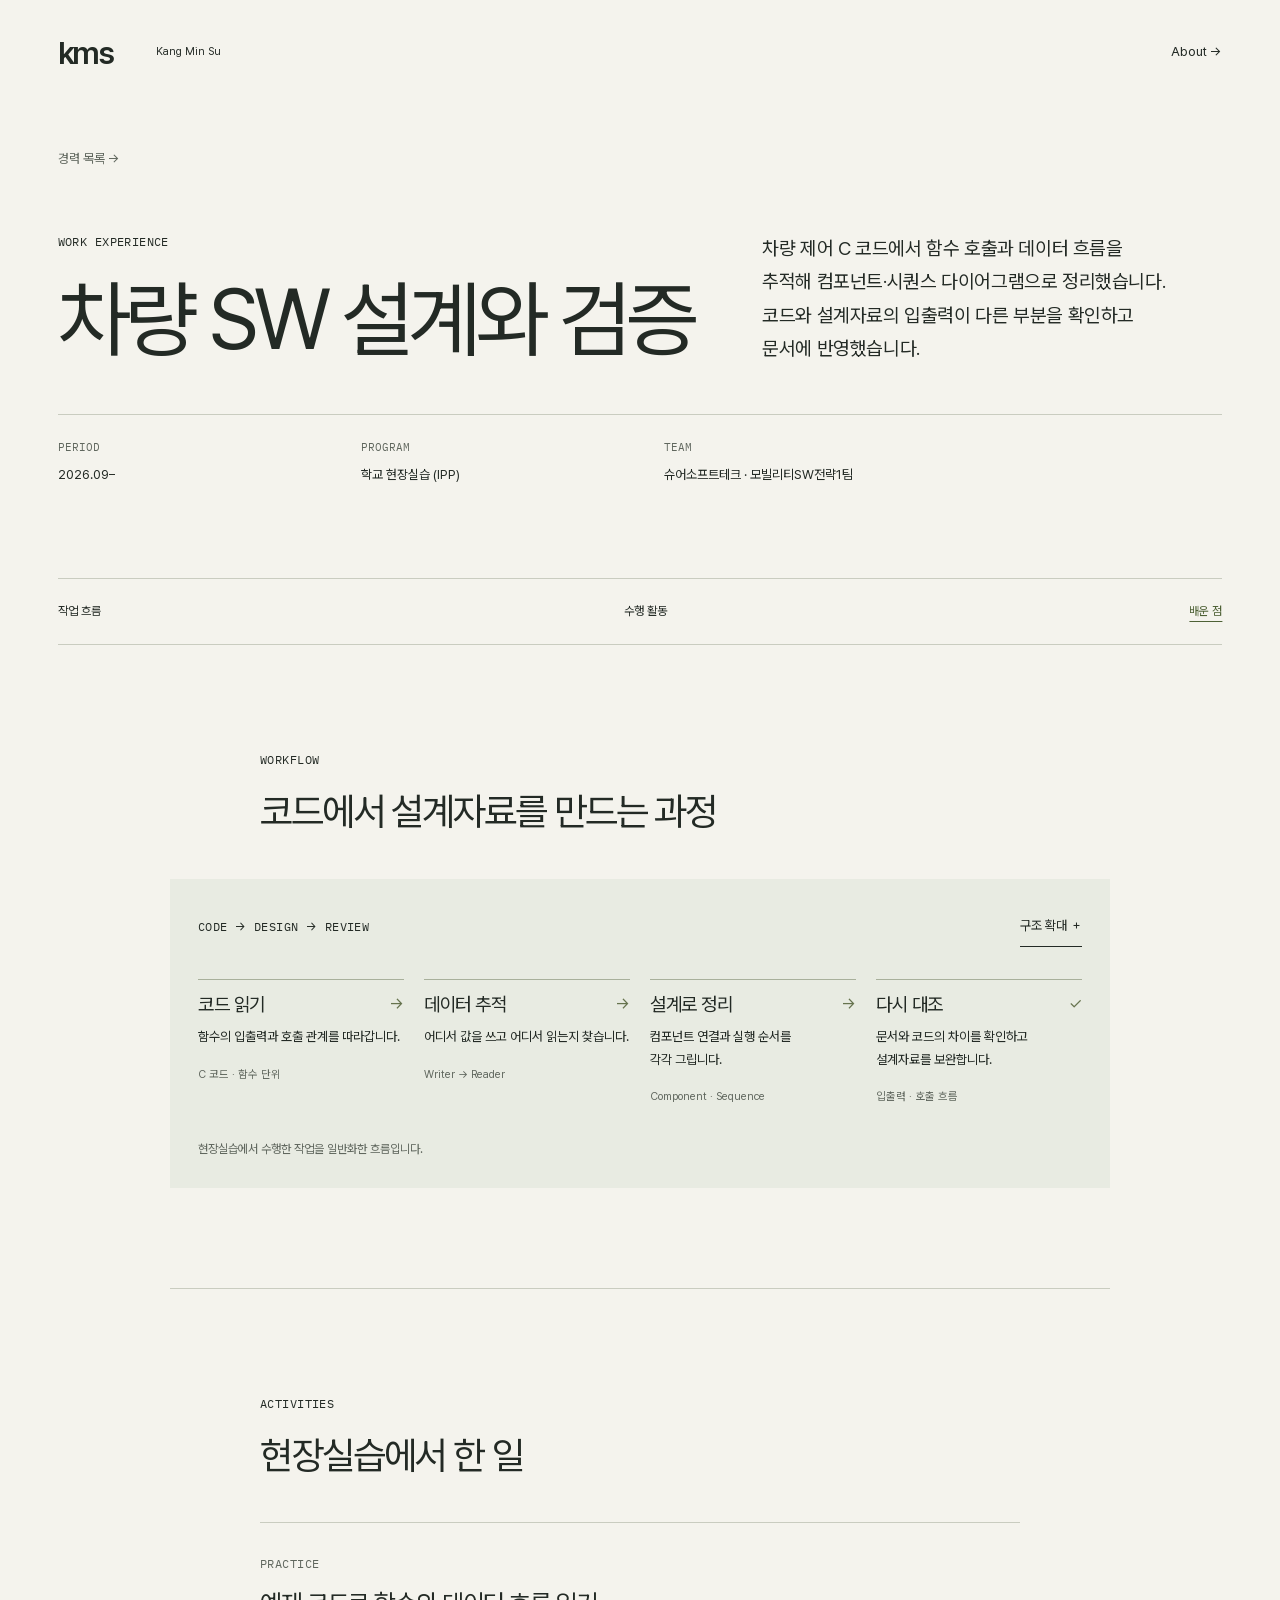
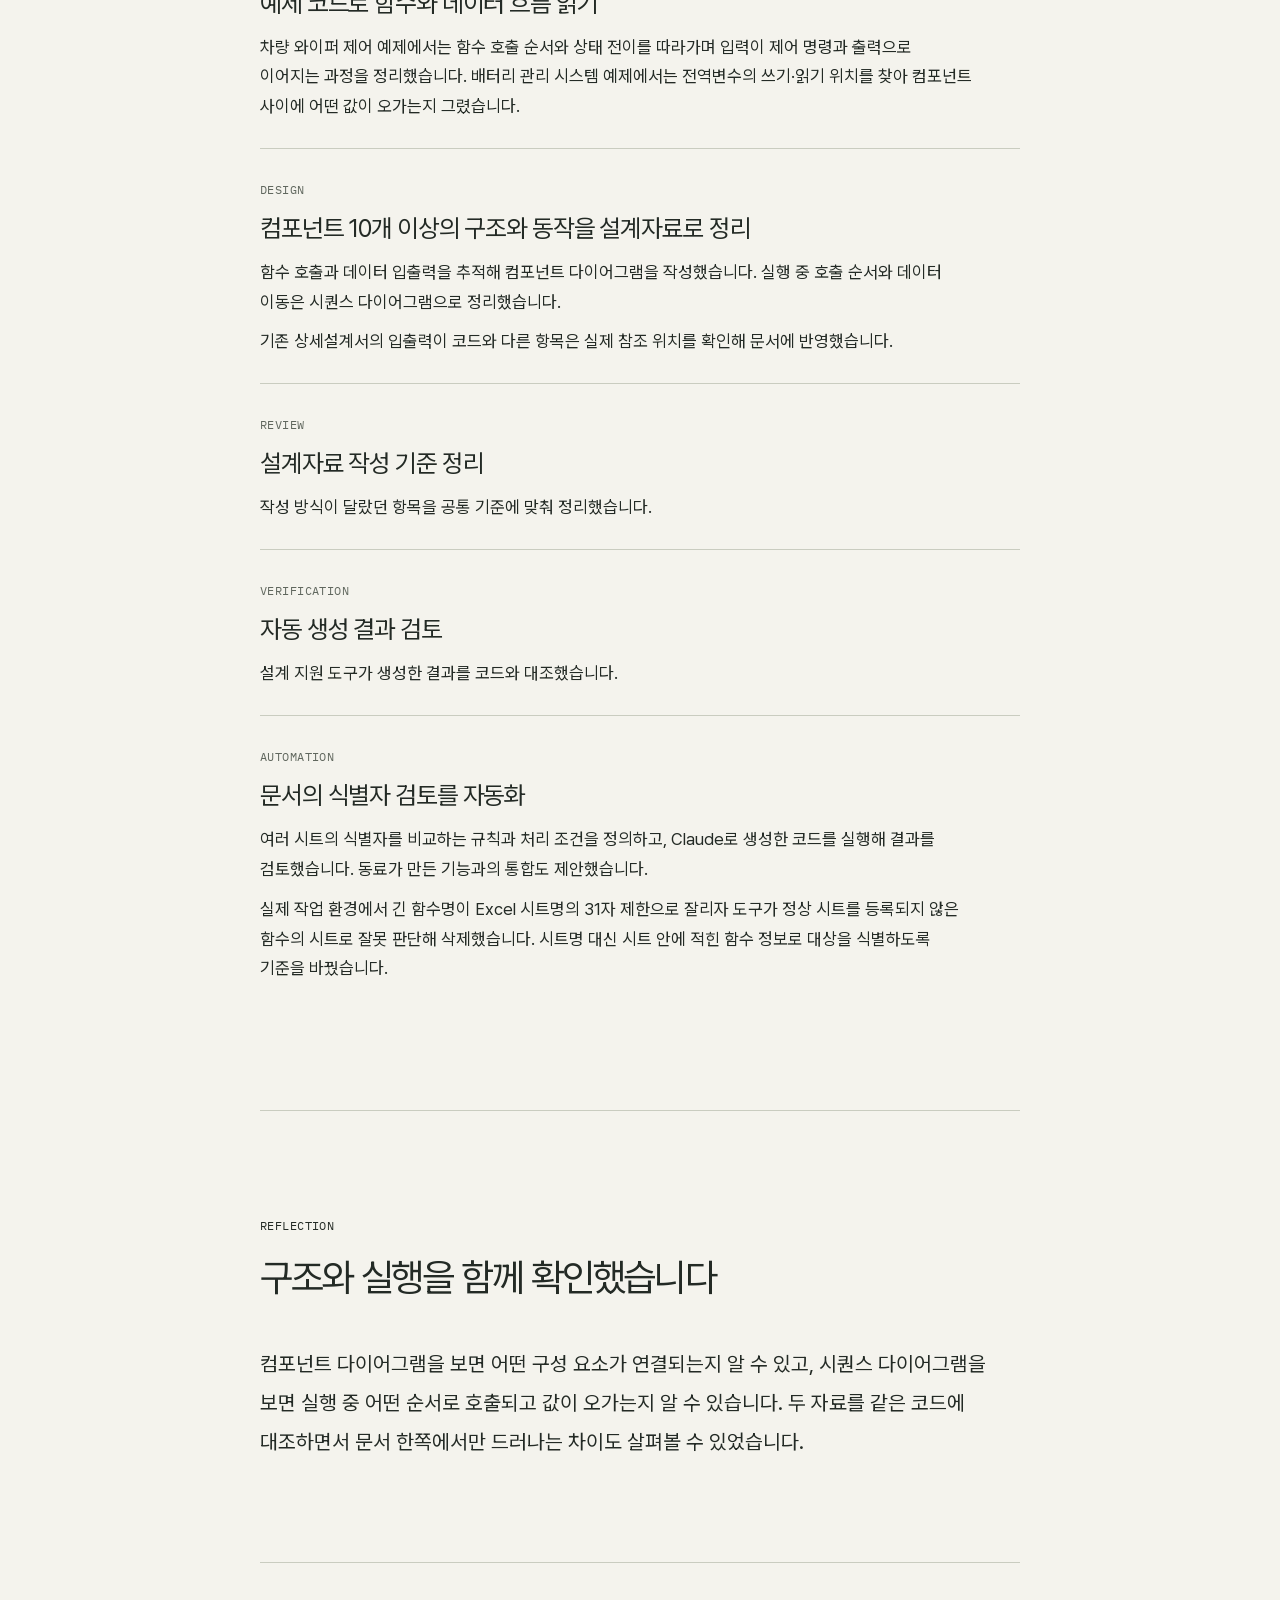
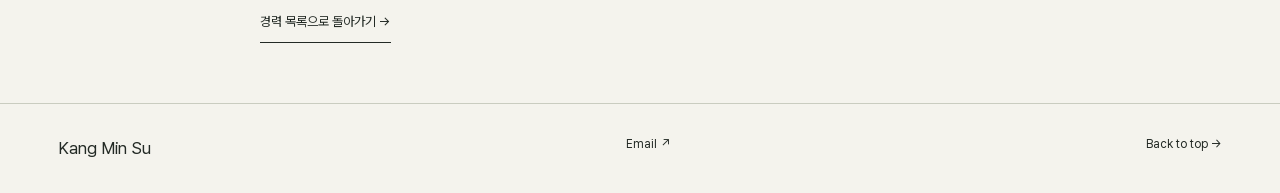
==== experience/suresofttech/index.html @ 3e52e597 "Apply shared reading layout to all case studies" ====
<!doctype html><html lang="ko"><head><meta charset="utf-8"><meta name="viewport" content="width=device-width,initial-scale=1"><title>슈어소프트테크 · 모빌리티SW전략1팀 현장실습 — Kang Min Su</title><meta name="description" content="차량 제어 C 코드에서 함수 호출과 데이터 흐름을 추적해 컴포넌트·시퀀스 다이어그램으로 정리했습니다. 코드와 설계자료의 입출력이 다른 부분을 확인하고 문서에 반영했습니다."><meta name="theme-color" content="#f4f3ed"><meta property="og:title" content="슈어소프트테크 · 모빌리티SW전략1팀 현장실습 — Kang Min Su"><meta property="og:description" content="차량 제어 C 코드에서 함수 호출과 데이터 흐름을 추적해 컴포넌트·시퀀스 다이어그램으로 정리했습니다. 코드와 설계자료의 입출력이 다른 부분을 확인하고 문서에 반영했습니다."><meta property="og:type" content="article"><meta property="og:locale" content="ko_KR"><link rel="canonical" href="https://uxnim.github.io/portfolio/experience/suresofttech/"><meta property="og:url" content="https://uxnim.github.io/portfolio/experience/suresofttech/"><link rel="icon" href="data:image/svg+xml,%3Csvg xmlns='http://www.w3.org/2000/svg' viewBox='0 0 100 100'%3E%3Ctext x='10' y='75' font-size='70'%3Ek.%3C/text%3E%3C/svg%3E"><link rel="stylesheet" href="../../site.css?v=ae3b54a4b9d7"><script type="module" src="../../client.js"></script></head><body><a class="skip-link" href="#main">본문으로 건너뛰기</a><header class="site-header wrap"><a class="wordmark" href="../../" aria-label="강민수 홈">kms</a><span class="header-note">Kang Min Su</span><nav aria-label="주요 메뉴"><a href="../../#about">About →</a></nav></header><main id="main" tabindex="-1" class="wrap case-main internship-page">
      <section class="case-hero">
        <a class="text-link back-link" href="../../#experience">경력 목록 →</a>
        <div class="case-headline">
          <div><span class="meta">WORK EXPERIENCE</span><h1>차량 SW 설계와 검증</h1></div>
          <p>차량 제어 C 코드에서 함수 호출과 데이터 흐름을 추적해 컴포넌트·시퀀스 다이어그램으로 정리했습니다. 코드와 설계자료의 입출력이 다른 부분을 확인하고 문서에 반영했습니다.</p>
        </div>
        <dl class="project-facts">
          <div><dt>PERIOD</dt><dd>2026.09–</dd></div>
          <div><dt>PROGRAM</dt><dd>학교 현장실습 (IPP)</dd></div>
          <div><dt>TEAM</dt><dd>슈어소프트테크 · 모빌리티SW전략1팀</dd></div>
        </dl>
      </section>
      <nav class="case-index" aria-label="현장실습 목차">
        <a href="#workflow">작업 흐름</a>
        <a href="#activities">수행 활동</a>
        <a href="#takeaway">배운 점</a>
      </nav>
      <section id="workflow" class="case-section"><div class="section-rail"><span class="meta">WORKFLOW</span></div><div class="section-body"><h2>코드에서 설계자료를 만드는 과정</h2><div class="architecture">
    <div class="diagram-heading"><span class="meta">CODE → DESIGN → REVIEW</span><button class="text-link" data-diagram>구조 확대 ＋</button></div>
    <ol class="pipeline"><li>
    <h3>코드 읽기</h3><p>함수의 입출력과 호출 관계를 따라갑니다.</p><small>C 코드 · 함수 단위</small>
  </li><li>
    <h3>데이터 추적</h3><p>어디서 값을 쓰고 어디서 읽는지 찾습니다.</p><small>Writer → Reader</small>
  </li><li>
    <h3>설계로 정리</h3><p>컴포넌트 연결과 실행 순서를 각각 그립니다.</p><small>Component · Sequence</small>
  </li><li>
    <h3>다시 대조</h3><p>문서와 코드의 차이를 확인하고 설계자료를 보완합니다.</p><small>입출력 · 호출 흐름</small>
  </li></ol>
    
    <p class="caption">현장실습에서 수행한 작업을 일반화한 흐름입니다.</p>
  </div></div></section>
      <section id="activities" class="case-section"><div class="section-rail"><span class="meta">ACTIVITIES</span></div><div class="section-body"><h2>현장실습에서 한 일</h2>
        <div class="internship-activities">
          <article>
            <span class="meta">PRACTICE</span>
            <div>
              <h3>예제 코드로 함수와 데이터 흐름 읽기</h3>
              <p>차량 와이퍼 제어 예제에서는 함수 호출 순서와 상태 전이를 따라가며 입력이 제어 명령과 출력으로 이어지는 과정을 정리했습니다. 배터리 관리 시스템 예제에서는 전역변수의 쓰기·읽기 위치를 찾아 컴포넌트 사이에 어떤 값이 오가는지 그렸습니다.</p>
            </div>
          </article>
          <article>
            <span class="meta">DESIGN</span>
            <div>
              <h3>컴포넌트 10개 이상의 구조와 동작을 설계자료로 정리</h3>
              <p>함수 호출과 데이터 입출력을 추적해 컴포넌트 다이어그램을 작성했습니다. 실행 중 호출 순서와 데이터 이동은 시퀀스 다이어그램으로 정리했습니다.</p>
              <p>기존 상세설계서의 입출력이 코드와 다른 항목은 실제 참조 위치를 확인해 문서에 반영했습니다.</p>
            </div>
          </article>
          <article>
            <span class="meta">REVIEW</span>
            <div>
              <h3>설계자료 작성 기준 정리</h3>
              <p>작성 방식이 달랐던 항목을 공통 기준에 맞춰 정리했습니다.</p>
            </div>
          </article>
          <article>
            <span class="meta">VERIFICATION</span>
            <div>
              <h3>자동 생성 결과 검토</h3>
              <p>설계 지원 도구가 생성한 결과를 코드와 대조했습니다.</p>
            </div>
          </article>
          <article>
            <span class="meta">AUTOMATION</span>
            <div>
              <h3>문서의 식별자 검토를 자동화</h3>
              <p>여러 시트의 식별자를 비교하는 규칙과 처리 조건을 정의하고, Claude로 생성한 코드를 실행해 결과를 검토했습니다. 동료가 만든 기능과의 통합도 제안했습니다.</p>
              <p>실제 작업 환경에서 긴 함수명이 Excel 시트명의 31자 제한으로 잘리자 도구가 정상 시트를 등록되지 않은 함수의 시트로 잘못 판단해 삭제했습니다. 시트명 대신 시트 안에 적힌 함수 정보로 대상을 식별하도록 기준을 바꿨습니다.</p>
            </div>
          </article>
        </div></div></section>
      <section id="takeaway" class="case-section"><div class="section-rail"><span class="meta">REFLECTION</span></div><div class="section-body"><h2>구조와 실행을 함께 확인했습니다</h2>
        <p class="large-copy">컴포넌트 다이어그램을 보면 어떤 구성 요소가 연결되는지 알 수 있고, 시퀀스 다이어그램을 보면 실행 중 어떤 순서로 호출되고 값이 오가는지 알 수 있습니다. 두 자료를 같은 코드에 대조하면서 문서 한쪽에서만 드러나는 차이도 살펴볼 수 있었습니다.</p></div></section>
      <div class="experience-return"><a class="text-link" href="../../#experience">경력 목록으로 돌아가기 →</a></div>
    </main><footer class="wrap"><a href="../../">Kang Min Su</a><a href="mailto:minsukang231@gmail.com">Email ↗</a><a href="#main">Back to top →</a></footer><dialog id="viewer" aria-labelledby="viewer-title"><div class="viewer-toolbar"><h2 id="viewer-title">프로젝트 자료</h2><button data-close aria-label="확대 보기 닫기">닫기 ×</button></div><div id="viewer-content" tabindex="0" aria-label="확대 자료. 이미지가 화면보다 크면 방향키 또는 스크롤로 이동하세요."></div></dialog></body></html>
---- site.css ----
@charset "UTF-8";
@font-face {
  font-family: Pretendard;
  src: url('./fonts/pretendard-variable.woff2') format('woff2');
  font-weight: 45 920;
  font-display: swap;
}

@font-face {
  font-family: 'IBM Plex Mono';
  src: url('./fonts/ibm-plex-mono.woff2') format('woff2');
  font-display: swap;
}

@font-face {
  font-family: 'IBM Plex Serif';
  src: url('./fonts/ibm-plex-serif-regular.woff2') format('woff2');
  font-display: swap;
}

@font-face {
  font-family: 'IBM Plex Serif';
  src: url('./fonts/ibm-plex-serif.woff2') format('woff2');
  font-style: italic;
  font-display: swap;
}
:root{--paper:#f4f3ed;--ink:#232a25;--muted:#60675e;--line:#c9ccc0;--accent:#66734e;--serif:'IBM Plex Serif','Pretendard',Georgia,serif;--sans:'Pretendard',Arial,sans-serif;--mono:'IBM Plex Mono','Pretendard',monospace;--gutter:clamp(22px,4.5vw,86px)}
*{box-sizing:border-box}html{scroll-behavior:smooth;scroll-padding-top:88px}body{margin:0;background:var(--paper);color:var(--ink);font:16px/1.75 var(--sans);-webkit-font-smoothing:antialiased}a{color:inherit;text-decoration:none}button,summary{font:inherit;color:inherit;cursor:pointer}button{border:0;background:none}a,button,summary{-webkit-tap-highlight-color:transparent}a:focus-visible,button:focus-visible,summary:focus-visible,pre:focus-visible{outline:2px solid var(--accent);outline-offset:5px}::selection{background:#d3d9bd}p,h1,h2,h3,h4,figure,dl{margin:0}p{word-break:keep-all;overflow-wrap:break-word}img{display:block;max-width:100%;height:auto}h1,h2,h3{font-weight:400;line-height:1.2;letter-spacing:-.045em}em{font-family:var(--serif);font-weight:400}sup{font:11px var(--mono)}.wrap{width:100%;max-width:1920px;padding-inline:var(--gutter);margin-inline:auto}.meta{font:12px/1.6 var(--mono);letter-spacing:.035em}.caption,figcaption{font-size:12px;line-height:1.75;color:var(--muted)}.text-link{display:inline-flex;align-items:center;gap:30px;font-size:13px;border-bottom:1px solid currentColor;padding:7px 0;min-height:40px}.text-link span{transition:transform .25s}.text-link:hover span{transform:translateY(3px)}.skip-link{position:fixed;top:-100px;left:20px;z-index:100;background:var(--ink);color:var(--paper);padding:10px 20px}.skip-link:focus{top:10px}.site-header{display:flex;align-items:center;gap:44px;min-height:104px}.wordmark{font-size:31px;font-weight:600;letter-spacing:-.08em;line-height:1}.header-note{font-size:11px;line-height:1.6}.site-header nav{display:flex;gap:36px;margin-left:auto;font-size:13px}.site-header nav a{padding-block:12px}.site-header nav a:hover{text-decoration:underline;text-underline-offset:6px}.home-hero{padding-top:60px}.eyebrow{display:flex;justify-content:space-between;gap:20px}.home-hero h1{font-size:clamp(72px,12.8vw,220px);letter-spacing:-.075em;line-height:1.12;margin:24px 0 40px;white-space:nowrap}.home-hero h1 span{color:var(--accent)}.hero-lower{display:grid;grid-template-columns:1.18fr 1fr;gap:50px;align-items:start;padding-bottom:70px}.hero-copy{padding-top:4px;max-width:440px}.hero-copy>p{font-size:17px;line-height:1.85;margin-bottom:15px}.hero-copy>.meta{display:block;color:var(--muted)}.hero-copy .text-link{margin-top:24px}.work{padding:28px 0 140px;border-top:1px solid var(--line)}.work-heading{display:grid;grid-template-columns:1fr 1.35fr auto;align-items:baseline;gap:20px;margin-bottom:48px}.work-heading h2{font-family:var(--serif);font-size:clamp(28px,3.1vw,48px)}.work-heading h2 span{color:var(--accent)}.project-grid{display:grid;grid-template-columns:repeat(12,minmax(0,1fr));column-gap:3.3vw;row-gap:100px;align-items:start}.project{min-width:0;grid-column:span 5}.project-1{grid-column:span 7}.project-2{padding-top:160px}.project-3{grid-column:2 / span 5}.project-4{grid-column:8 / span 5;padding-top:100px}.project-top{display:flex;justify-content:space-between;gap:12px;margin-bottom:12px;color:var(--muted)}.project-visual{display:block;position:relative;overflow:hidden;background:#e5e6dd;aspect-ratio:1.52}.project-1 .project-visual{aspect-ratio:1.65}.project-visual img{height:100%;width:100%;object-fit:contain;background:#1c293b;transition:transform .65s cubic-bezier(.2,.7,.2,1)}a.project-visual:hover img,a.project-visual:focus-visible img{transform:scale(1.025)}.project-cta{position:absolute;right:16px;bottom:16px;background:var(--paper);padding:8px 14px;font-size:12px;transition:transform .3s}.project-visual:hover .project-cta{transform:translateY(-4px)}.media-placeholder{height:100%;min-height:220px;padding:clamp(24px,3vw,50px);display:flex;flex-direction:column;justify-content:center;align-items:flex-start;border:1px solid #d3d7cb}.media-placeholder>.meta{font-size:10px}.media-placeholder>span:nth-child(2){font:italic clamp(28px,3.3vw,56px)/1.2 var(--serif);margin:20px 0 32px;letter-spacing:-.04em}.media-placeholder small{font-size:12px;color:var(--muted);border-top:1px solid var(--line);padding-top:12px;width:100%}.project-3 .media-placeholder{background:#ebe7dc}.project-4 .media-placeholder{background:#e5e7e2}.project-title{display:flex;justify-content:space-between;align-items:baseline;gap:20px;margin-top:24px}.project-title h3{font-size:clamp(26px,2.3vw,38px)}.project-title h3 a:hover{color:var(--accent)}.project-title .caption{white-space:nowrap;font-size:11px}.project-summary{margin:13px 0 22px;font-size:16px}.project-role{font-size:13px;display:flex;gap:20px}.project-role span{font:11px/1.9 var(--mono);color:var(--muted)}.project-tech{font:12px/1.7 var(--mono);color:var(--muted);margin:8px 0}.project-note{margin-top:20px;font-size:13px;border-top:1px solid var(--line)}summary{padding:12px 0}.project-note p{padding-bottom:12px}.about{border-top:1px solid var(--line);padding:80px 0 120px;display:grid;grid-template-columns:1fr 2.2fr;gap:40px}.about h2{font-size:clamp(30px,3.8vw,60px);line-height:1.45;letter-spacing:-.05em}.about h2 em{font-family:var(--sans);color:var(--accent);font-style:normal}.about-columns{display:grid;grid-template-columns:1fr 1fr;gap:48px;margin-top:48px;font-size:15px}footer{border-top:1px solid var(--line);display:flex;justify-content:space-between;gap:20px;padding-block:30px!important;font-size:12px}footer>a:first-child{font-size:17px}footer>span{color:var(--muted)}
/* Editorial case study */
.case-hero{padding-top:35px}.back-link{border:0;color:var(--muted)}.case-headline{display:grid;grid-template-columns:1.4fr 1fr;align-items:end;gap:60px;margin:48px 0}.case-headline h1{font-size:clamp(46px,6.6vw,114px);line-height:1.1;margin-top:18px;letter-spacing:-.065em}.case-headline>p{font-size:clamp(20px,2.3vw,36px);line-height:1.5;letter-spacing:-.045em}.project-facts{display:grid;grid-template-columns:1fr 1fr 2fr;gap:24px;padding:24px 0 32px;border-top:1px solid var(--line)}dt{font:11px/1.6 var(--mono);color:var(--muted);margin-bottom:7px}dd{margin:0;font-size:13px}.evidence-media{margin:0}.zoom-media{width:100%;padding:0;display:block;position:relative;background:#1c293b}.zoom-media img{width:100%;height:auto}.zoom-label{position:absolute;bottom:16px;right:16px;background:var(--paper);font-size:12px;padding:7px 14px;transition:transform .25s}.zoom-media:hover .zoom-label{transform:translateY(-3px)}figcaption{margin-top:12px}.case-index{display:flex;justify-content:space-between;gap:14px;border-block:1px solid var(--line);margin:60px 0 0;padding:14px 0;position:sticky;top:0;background:var(--paper);z-index:10}.case-index a{font-size:12px;padding:8px 0;white-space:nowrap}.case-index span{font:10px var(--mono);color:var(--muted);margin-right:7px}.case-index a[aria-current]{color:#4e6136;text-decoration:underline;text-underline-offset:6px}.case-section{display:grid;grid-template-columns:1fr 3fr;gap:40px;padding:100px 0;border-bottom:1px solid var(--line)}.section-rail{padding-top:8px}.section-body{min-width:0}.section-body>h2{font-size:clamp(28px,3vw,48px);line-height:1.4;letter-spacing:-.055em;margin-bottom:40px;max-width:900px;word-break:keep-all}.large-copy{font-size:clamp(19px,1.6vw,25px);line-height:1.9;max-width:820px}.scope-note{margin-top:40px;display:grid;grid-template-columns:180px 1fr;gap:24px;border-left:2px solid var(--accent);padding:6px 0 6px 24px}.scope-note p{font-size:14px;max-width:670px}.before-after{display:grid;grid-template-columns:1fr 1fr;margin-bottom:32px;border-block:1px solid var(--line)}.before-after>div{padding:24px 24px 24px 0}.before-after>div+div{padding-left:24px;background:#e8ebdf;border-left:1px solid var(--line)}.before-after p{font-size:14px;margin-top:18px}.before-after strong{font-weight:400;text-decoration:line-through;color:var(--muted)}.constraints{padding-left:24px;display:grid;gap:20px;max-width:850px}.constraints li{padding-left:12px;word-break:keep-all}.architecture{background:#e8ebe2;padding:28px}.diagram-heading{display:flex;justify-content:space-between;align-items:center;gap:20px}.pipeline{list-style:none;padding:0;margin:32px 0;display:grid;grid-template-columns:repeat(4,minmax(0,1fr));gap:30px 20px}.pipeline li{border-top:1px solid #a8b09b;padding-top:14px;position:relative}.pipeline li:after{content:'→';position:absolute;right:0;top:10px;color:var(--accent)}.pipeline li:last-child:after{content:'✓'}.pipeline h3{font-size:19px;letter-spacing:-.025em;margin:14px 0 9px}.pipeline p{font-size:13px;line-height:1.75}.pipeline small{font-size:11px;color:var(--muted);display:block;margin-top:16px}.diagram-return{padding-top:20px;border-top:1px dashed #99a68a;display:flex;gap:24px;font-size:13px}.diagram-return b{font-weight:400;white-space:nowrap}.architecture>.caption{margin-top:24px}.decision{display:grid;grid-template-columns:1fr 1.35fr;gap:50px;padding:44px 0;border-top:1px solid var(--line)}.decision-intro .english-label{font:italic 20px/1.4 var(--serif);margin:24px 0 12px;color:var(--muted)}.decision h3{font-size:27px;line-height:1.5;word-break:keep-all}.decision-copy{display:grid;gap:19px}.decision-copy>div{display:grid;grid-template-columns:70px 1fr;gap:20px}.decision-copy h4{font-size:11px;font-weight:400;line-height:2;color:var(--muted)}.decision-copy p{font-size:14px;line-height:1.9}.io-example{display:grid;grid-template-columns:.8fr 1.2fr;margin-top:36px;background:var(--ink);color:var(--paper);padding:36px;gap:32px}.io-example>div>p{font-size:22px;line-height:1.6;margin:26px 0}.io-example .caption{color:#b8c0b1}pre{font:12px/1.8 var(--mono);margin:0;white-space:pre-wrap;overflow-wrap:anywhere;min-width:0}pre code{font:inherit}.case-gallery{max-width:1100px;margin:80px auto}.section-intro{max-width:700px;margin-bottom:32px;font-size:17px}.verification-list article{display:grid;grid-template-columns:clamp(11rem,24%,14rem) minmax(0,1fr);gap:14px 24px;border-top:1px solid var(--line);padding:24px 0}.verification-list h3{font-size:18px;line-height:1.6;letter-spacing:-.03em}.verification-list p{max-width:680px;font-size:14px}.verification-list small{grid-column:2;font-size:11px;color:var(--muted)}.evidence-note{font-size:12px;color:var(--muted);line-height:1.9;max-width:800px;margin:30px 0}.results{border-top:1px solid var(--ink);padding-top:24px;margin-top:40px}.results p{font-size:20px;line-height:1.7;max-width:780px;margin-top:20px}.limitations{display:grid;grid-template-columns:repeat(3,minmax(0,1fr));gap:32px}.limitations article{border-top:1px solid var(--line);padding-top:20px}.limitations h3{font-size:20px;line-height:1.4;margin-bottom:20px}.limitations p{font-size:14px;line-height:1.9}.limitations details{font-size:12px;margin-top:16px}.limitations details p{font-size:13px}blockquote{font-size:clamp(22px,2.4vw,36px);line-height:1.6;letter-spacing:-.045em;margin:65px 0 0;padding-left:28px;border-left:2px solid var(--accent)}.next-project{padding:80px 0 100px;display:grid;grid-template-columns:1fr 3fr;gap:40px}.next-project>div>a{display:flex;justify-content:space-between;gap:24px;font:clamp(45px,6vw,90px)/1.4 var(--serif);letter-spacing:-.04em;border-bottom:1px solid var(--line);margin:14px 0}.next-project>div>a:hover{color:var(--accent)}.next-project p{font-size:14px;color:var(--muted)}.next-project nav{grid-column:2;display:flex;justify-content:space-between;gap:20px}.modal-open{overflow:hidden}dialog{border:0;padding:24px;background:var(--paper);color:var(--ink);width:min(96vw,1700px);max-width:none;max-height:94dvh}dialog::backdrop{background:#182018d9}.viewer-toolbar{display:flex;align-items:center;justify-content:space-between;gap:20px;margin-bottom:20px;position:sticky;top:-24px;background:var(--paper);z-index:1;padding:8px 0}.viewer-toolbar h2{font-size:18px}.viewer-toolbar button{min-height:44px}.viewer-toolbar button:hover{text-decoration:underline}#viewer-content>img{width:100%;max-width:none}dialog[data-kind=image] #viewer-content{overflow:auto}dialog[data-kind=image] #viewer-content>img{min-width:1000px}dialog .pipeline{grid-template-columns:repeat(4,minmax(0,1fr))}
@keyframes settle{from{transform:translateY(16px)}to{transform:translateY(0)}}.in-view{animation:settle .65s cubic-bezier(.2,.6,.2,1) both}@view-transition{navigation:auto}::view-transition-old(root),::view-transition-new(root){animation-duration:.18s}
@media(min-width:1600px){.home-hero{padding-top:85px}.hero-lower{padding-bottom:110px}.project-grid{row-gap:140px}.case-section{padding-block:120px}}
@media(max-width:1100px){.work-heading{grid-template-columns:1fr 1.6fr}.work-heading>.caption{grid-column:2}.project-title{display:block}.project-title .caption{display:block;margin-top:8px}.case-section{grid-template-columns:160px 1fr;gap:28px}.pipeline{grid-template-columns:repeat(2,minmax(0,1fr))}.decision{grid-template-columns:1fr;gap:26px}.decision-intro .english-label{margin:12px 0}.decision-copy{max-width:700px}.limitations{grid-template-columns:1fr;gap:30px}.scope-note{grid-template-columns:1fr;gap:12px}.case-headline{gap:30px}.about{grid-template-columns:1fr 2.5fr}.about-columns{gap:26px}}
@media(max-width:760px){:root{--gutter:24px}.site-header{min-height:90px;gap:24px}.header-note{font-size:10px}.site-header nav{gap:22px}.home-hero{padding-top:40px}.eyebrow{display:block}.home-hero h1{font-size:12.2vw;margin:22px 0 34px}.hero-lower{grid-template-columns:1fr;gap:30px;padding-bottom:48px}.hero-copy>p{font-size:16px}.hero-copy .text-link{margin-top:18px}.work{padding-bottom:80px}.work-heading{grid-template-columns:1fr;gap:12px;margin-bottom:30px}.work-heading>.caption{grid-column:auto}.work-heading h2{font-size:32px}.project-grid{grid-template-columns:1fr;gap:56px}.project,.project-1,.project-2,.project-3,.project-4{grid-column:auto;padding-top:0}.project-visual,.project-1 .project-visual{aspect-ratio:1.5}.project-title{margin-top:20px;display:flex;gap:12px}.project-title h3{font-size:28px}.project-title .caption{font-size:10px;white-space:normal}.project-top{font-size:10px}.project-summary{font-size:15px;margin-bottom:16px}.media-placeholder{min-height:0}.media-placeholder>span:nth-child(2){font-size:34px;margin:14px 0 22px}.about{grid-template-columns:1fr;gap:28px;padding:50px 0 70px}.about h2{font-size:29px}.about-columns{grid-template-columns:1fr;gap:24px;margin-top:28px}footer{flex-wrap:wrap;padding-block:26px!important}footer>span{order:3;flex-basis:100%;font-size:11px}.case-hero{padding-top:15px}.case-headline{grid-template-columns:1fr;gap:24px;margin:30px 0}.case-headline h1{font-size:clamp(36px,8.8vw,66px);white-space:normal}.case-headline>p{font-size:24px;line-height:1.5}.project-facts{grid-template-columns:1fr 1fr;gap:20px}.project-facts>div:last-child{grid-column:1 / -1}.project-facts dd{font-size:12px}.case-hero .evidence-media{margin-inline:calc(-1 * var(--gutter))}.case-hero figcaption{padding-inline:var(--gutter)}.zoom-label{font-size:10px;padding:5px 10px;bottom:8px;right:8px}.case-index{overflow-x:auto;justify-content:flex-start;gap:24px;margin-top:32px;scrollbar-width:thin;padding:8px 0;scrollbar-color:#a8ae9f transparent}.case-index a{font-size:11px}.case-index span{display:none}.case-section{grid-template-columns:1fr;gap:22px;padding:55px 0}.section-rail{padding:0}.section-body>h2{font-size:28px;margin-bottom:28px}.large-copy{font-size:18px;line-height:1.9}.scope-note{margin-top:28px;padding-left:18px}.before-after{grid-template-columns:1fr}.before-after>div{padding:20px 16px}.before-after>div+div{padding:20px 16px;border-left:0;border-top:1px solid var(--line)}.constraints{font-size:15px;gap:20px;padding-left:20px}.constraints li{padding-left:4px}.architecture{padding:20px}.diagram-heading{align-items:flex-start}.diagram-heading>.meta{font-size:10px;max-width:120px}.diagram-heading .text-link{font-size:11px;white-space:nowrap;padding-top:0}.pipeline,dialog .pipeline{grid-template-columns:1fr;gap:22px;margin:24px 0}.pipeline li{display:grid;gap:6px;padding-top:16px}.pipeline h3{margin:0;font-size:20px}.pipeline p,.pipeline small{margin:0}.pipeline li:after{content:'↓';top:10px}.pipeline li:last-child:after{content:'✓'}.diagram-return{flex-direction:column;gap:8px}.decision{padding:30px 0;gap:24px}.decision h3{font-size:25px}.decision-copy>div{grid-template-columns:1fr;gap:4px}.decision-copy h4{font-size:12px}.decision-copy p{font-size:15px}.io-example{grid-template-columns:1fr;padding:22px;margin-top:16px;gap:30px}.io-example pre{font-size:11px}.io-example>div>p{font-size:21px;margin:20px 0}.case-gallery{margin:48px 0}.verification-list article{grid-template-columns:minmax(0,1fr);gap:6px;padding:22px 0}.verification-list small{grid-column:auto}.verification-list h3{font-size:18px}.section-intro{font-size:16px}.results p{font-size:19px}.limitations h3{font-size:22px}.limitations p{font-size:15px}blockquote{margin-top:40px;font-size:24px;padding-left:20px}.next-project{grid-template-columns:1fr;padding:50px 0 60px;gap:25px}.next-project>div>a{font-size:48px}.next-project nav{grid-column:auto;flex-direction:column;align-items:flex-start}.next-project .text-link{font-size:12px}dialog{padding:16px;width:94vw}.viewer-toolbar{top:-16px}.viewer-toolbar h2{font-size:16px}}
@media(max-width:360px){:root{--gutter:20px}.header-note{display:none}.project-title{display:block}.project-title .caption{margin-top:5px}.project-top{font-size:9px}.case-headline h1{font-size:34px}.section-body>h2{font-size:25px}.meta{font-size:11px}.io-example{padding:18px}}
@media(prefers-reduced-motion:reduce){html{scroll-behavior:auto}*,*:before,*:after{animation:none!important;transition:none!important}::view-transition-group(*),::view-transition-old(*),::view-transition-new(*){animation:none!important}}

.gallery-pair{display:grid;grid-template-columns:1fr 1fr;gap:30px}.extra-blocks{max-width:1000px;margin:70px auto;display:grid;gap:40px}.code-block{background:var(--ink);color:var(--paper);padding:28px}.code-block figcaption{color:#c4ccbc;margin-bottom:20px}.text-block h3{font-size:28px;margin-bottom:20px}.project-links{display:flex;gap:30px;margin:40px 0}@media(max-width:760px){.gallery-pair{grid-template-columns:1fr}.project-links{flex-direction:column;align-items:start}}

h1,h2,h3{word-break:keep-all;overflow-wrap:break-word}.decision-copy p,.verification-list p{font-size:15px}.project-top{font-size:12px}@media(max-width:760px){.project-top{font-size:11px;flex-wrap:wrap}.project-cta{font-size:11px;right:10px;bottom:10px;padding:7px 10px}}@media(max-width:360px){.about h2{font-size:26px}.next-project>div>a{font-size:42px}}

#viewer-content:focus-visible{outline:2px solid var(--accent);outline-offset:3px}@media(max-width:760px){dialog[data-kind=image] #viewer-content>img{min-width:1400px}}

/* Additional projects follow the existing asymmetric editorial grid. */
@media(min-width:761px){.project-5{grid-column:1 / span 7}.project-6{grid-column:8 / span 5;padding-top:140px}.project-7{grid-column:1 / span 7}}
.experience{display:grid;grid-template-columns:1fr 2.2fr;gap:40px;border-top:1px solid var(--line);padding:75px 0 100px}.experience-heading h2{font-size:clamp(26px,2.6vw,40px);line-height:1.5;margin-top:26px}.experience-list article{display:grid;grid-template-columns:120px 1fr;gap:24px;padding:30px 0;border-bottom:1px solid var(--line)}.experience-list article:first-child{padding-top:0}.experience-list h3{font-size:22px;line-height:1.5;margin-bottom:14px}.experience-list p{font-size:15px}.experience-list .caption{font-size:12px;margin-top:14px}
@media(max-width:760px){.experience{grid-template-columns:1fr;padding:45px 0 65px;gap:32px}.experience-list article{grid-template-columns:1fr;gap:12px}.experience-list h3{font-size:21px}.experience-heading h2{font-size:28px}}

/* Copy-only branding refinement: preserve the existing typography and grid. */
.hero-introduction span{display:block;word-break:keep-all;overflow-wrap:normal;text-wrap:pretty}
.header-note{max-width:170px;min-width:0}
@media(max-width:760px){.header-note{max-width:96px}.site-header nav{flex-shrink:0}.site-header nav a{white-space:nowrap}}

.hero-background{font-size:16px;line-height:1.8}.hero-background>a{display:inline-block;margin-top:5px;text-decoration:underline;text-underline-offset:4px}.hero-background>.caption{margin-top:5px}.hero-actions{display:flex;align-items:baseline;flex-wrap:wrap;gap:10px 24px}.email-link{font:14px/1.8 var(--mono);overflow-wrap:anywhere}.email-link:hover{text-decoration:underline;text-underline-offset:4px}.project-teasers{margin-top:75px;border-top:1px solid var(--line)}.project-teasers article{display:flex;align-items:start;justify-content:space-between;gap:40px;padding:30px 0}.project-teasers h3{font:italic 32px/1.3 var(--serif);margin:12px 0}.project-teasers p{max-width:750px;font-size:14px}.project-teasers article>.caption{flex-shrink:0}.project-teasers .meta{color:var(--muted)}
@media(min-width:761px){.project-8{grid-column:8 / span 5;padding-top:100px}.project-9{grid-column:2 / span 5}}
@media(max-width:760px){.hero-background{font-size:15px}.hero-background .caption{font-size:11px}.hero-actions{gap:14px}.project-teasers{margin-top:50px}.project-teasers article{flex-direction:column;gap:18px}.project-teasers h3{font-size:29px}}

/* Home information hierarchy: profile left, introduction and work context right. */
.hero-background>a.email-link{margin-top:9px;text-decoration:none}.hero-background>a.email-link:hover{text-decoration:underline}
.hero-internship{display:grid;gap:3px;margin-top:24px;padding-top:18px;border-top:1px solid var(--line);font-size:14px;max-width:380px}.hero-internship .meta{font-size:10px;color:var(--muted)}.hero-internship small{font-size:12px;color:var(--muted)}.hero-internship:hover>span:nth-child(2){text-decoration:underline;text-underline-offset:4px}
.home-hero+.about{padding-bottom:80px}.about+#work{border-top:1px solid var(--line)}
@media(max-width:760px){.hero-internship{margin-top:20px;padding-top:15px;font-size:13px}.home-hero+.about{padding-bottom:55px}}

/* A quiet section index replaces the two unrelated hero shortcuts. */
.hero-index{display:grid;max-width:380px;margin-top:26px;border-top:1px solid var(--line)}
.hero-index>a{display:flex;align-items:center;justify-content:space-between;gap:20px;min-height:40px;padding:7px 0;border-bottom:1px solid var(--line)}
.hero-index .meta{font-size:11px;letter-spacing:.045em}
.hero-index>a>span:last-child{font-size:14px;color:var(--muted);transition:transform .25s,color .25s}
.hero-index>a:hover,.hero-index>a:focus-visible{color:var(--accent)}
.hero-index>a:hover>span:last-child,.hero-index>a:focus-visible>span:last-child{transform:translateX(2px);color:var(--accent)}

/* Project entry belongs to the caption, leaving the original image unobstructed. */
.project-detail-link{display:inline-flex;align-items:center;gap:9px;flex-shrink:0;min-height:36px;font-size:12px;white-space:nowrap;color:var(--muted)}
.project-detail-link>span{display:grid;place-items:center;width:28px;height:28px;border:1px solid var(--line);border-radius:50%;font-size:16px;line-height:1;transition:transform .25s,border-color .25s}
.project-detail-link:hover,.project-detail-link:focus-visible,.project:has(.project-visual:hover) .project-detail-link,.project:has(.project-visual:focus-visible) .project-detail-link{color:var(--accent)}
.project-detail-link:hover>span,.project-detail-link:focus-visible>span,.project:has(.project-visual:hover) .project-detail-link>span,.project:has(.project-visual:focus-visible) .project-detail-link>span{border-color:var(--accent);transform:translate(2px,-2px)}
.credential-kind{display:inline-block;margin-left:14px;font-size:12px;color:var(--muted)}
.certification-list h3{margin-bottom:7px}
@media(max-width:1100px){.project-detail-link{margin-top:7px}}
@media(max-width:760px){.hero-index{max-width:none;margin-top:24px}.hero-index>a{min-height:44px}.project-title{align-items:flex-start;flex-wrap:wrap;gap:5px 16px}.project-detail-link{min-height:36px;margin-top:0;font-size:11px}.credential-kind{margin-left:12px}}

/* Paired gallery: equal resting frames, with emphasis shared within one row. */
.hero-copy{justify-self:end;width:100%;max-width:480px}
.hero-copy>.hero-introduction{font-size:clamp(20px,1.3vw,25px);line-height:1.75;margin-bottom:18px}
.hero-copy>.meta{font-size:13px}
.hero-index{max-width:none;margin-top:28px}
.hero-index>a{min-height:46px;padding-block:10px}
.hero-index .meta{font-size:13px}
@media(max-width:1100px){.hero-copy>.hero-introduction{font-size:18px}.hero-copy>.meta{font-size:12px}.hero-index .meta{font-size:12px}}
@media(max-width:760px){.hero-copy{justify-self:stretch;max-width:none}.hero-copy>.hero-introduction{font-size:17px}.hero-index{margin-top:24px}}
@media(max-width:360px){.hero-copy>.hero-introduction{font-size:16px}}

/* Start the desktop introduction beside the name, rather than below it. */
@media(min-width:1101px){
  .home-hero{display:grid;grid-template-columns:minmax(0,1fr) clamp(320px,25vw,480px);column-gap:50px;padding-bottom:24px;min-height:calc(100svh - 104px);align-content:start}
  .home-hero>.eyebrow{grid-column:1 / -1}
  .home-hero>h1{grid-column:1;grid-row:2;font-size:clamp(72px,12.1vw,220px)}
  .hero-lower{display:contents}
  .hero-perspective{grid-column:1;grid-row:3;min-width:0;padding-bottom:70px}
  .hero-copy{grid-column:2;grid-row:2 / span 2;align-self:start;max-width:none;padding-top:0;margin-top:clamp(0px,calc((100svh - 720px) * .4),90px)}
}
@media(min-width:1101px) and (max-height:760px){
  .site-header{min-height:88px}
  .home-hero{padding-top:24px;min-height:calc(100svh - 88px)}
  .home-hero>h1{margin-block:18px 28px}
  .hero-perspective{padding-bottom:42px}
}
@media(min-width:1101px) and (max-height:650px){
  .hero-index{margin-top:22px}
  .hero-index>a{min-height:40px;padding-block:7px}
}

.project-grid{display:flex;flex-direction:column;align-items:stretch;gap:88px}
.project-row{--project-media-height:clamp(220px,27vw,500px);display:grid;grid-template-columns:minmax(0,1fr) minmax(0,1fr);gap:clamp(24px,3.3vw,56px);align-items:start;transition:grid-template-columns .5s cubic-bezier(.2,.7,.2,1)}
.project-grid .project{grid-column:auto;padding-top:0}
.project-grid .project-top{min-height:42px;align-items:flex-start;align-content:flex-start;flex-wrap:wrap;gap:2px 12px}
.project-grid .project-visual {
  height: var(--project-media-height);
  aspect-ratio: auto;
  background: #e9e8df;
  border: 1px solid var(--line);
}

.project-grid .project-visual img {
  background: transparent;
  transform: none;
}

#heat-guard .project-visual {
  background: #e7e0d5;
}
.project-grid .media-placeholder{min-height:0}
.project-grid .media-placeholder>span:nth-child(2){word-break:keep-all;overflow-wrap:break-word}
.project-grid .project-title{flex-wrap:wrap;gap:6px 20px}
.project-grid .project-title.has-lines{display:block}
.project-title.has-lines .project-detail-link{margin-top:7px}
.project-grid .project-text .project-title {
  margin-top: 0;
  padding-top: 22px;
  border-top: 1px solid var(--line);
}

.award-result {
  color: var(--accent);
  white-space: nowrap;
}

.award-project {
  text-decoration: underline;
  text-underline-offset: 3px;
}

.award-project:hover {
  color: var(--accent);
}

.work-heading {
  grid-template-columns: 1fr 2.2fr;
  align-items: end;
  gap: 40px;
}

.work-heading h2 {
  font-family: var(--sans);
  font-size: clamp(26px, 2.6vw, 40px);
}

.work-heading > .caption {
  grid-column: 2;
  margin-bottom: 6px;
}

.experience-list article > .meta {
  white-space: pre-line;
}

.language-score {
  margin-top: 16px;
}

.decision-copy > .decision-comparison {
  display: block;
  min-width: 0;
}

.decision-comparison table {
  width: 100%;
  border-collapse: collapse;
  font-size: 14px;
  text-align: start;
}

.decision-comparison caption {
  padding-bottom: 10px;
  text-align: start;
}

.decision-comparison caption span {
  display: block;
  margin-top: 4px;
  color: var(--muted);
  font-size: 12px;
}

.decision-comparison th,
.decision-comparison td {
  padding: 8px 6px;
  border-block: 1px solid var(--line);
  text-align: start;
  vertical-align: top;
  word-break: keep-all;
  overflow-wrap: anywhere;
}

.decision-comparison td:nth-child(2) {
  white-space: nowrap;
}

.decision-comparison .caption {
  margin-top: 10px;
}

.diagram-legend {
  display: flex;
  flex-wrap: wrap;
  gap: 6px 16px;
  margin: 14px 0 0;
  padding: 0;
  list-style: none;
  font-size: 12px;
}

.diagram-legend li {
  display: inline-flex;
  align-items: center;
  gap: 7px;
}

.diagram-legend li::before {
  content: '';
  width: 10px;
  height: 10px;
  border: 1px solid var(--accent);
}

.diagram-legend li[data-scope='personal']::before {
  background: var(--accent);
}

.diagram-legend li[data-scope='shared']::before {
  border-style: dashed;
}

.pipeline li[data-scope='personal'] {
  border-top-color: var(--accent);
  box-shadow: inset 0 2px var(--accent);
  background: #dce4d3;
  padding-bottom: 10px;
}

.pipeline li[data-scope='shared'] {
  border-top-style: dashed;
}

.pipeline li[data-scope='personal'] > * {
  margin-inline: 10px;
}

.pipeline li[data-scope='personal']::after {
  right: 10px;
}

.pipeline h3 {
  margin-top: 0;
  padding-inline-end: 20px;
}

@media (max-width: 760px) {
  .work-heading {
    grid-template-columns: minmax(0, 1fr);
    gap: 12px;
  }

  .work-heading h2 {
    font-size: 28px;
  }

  .work-heading > .caption {
    grid-column: auto;
  }
}

#awards h3 {
  word-break: keep-all;
  overflow-wrap: anywhere;
}

@media(min-width:1101px) and (prefers-reduced-motion:no-preference){
  .project-row:not(:has(>.project-text)):has(>.project:nth-child(2)):has(>.project:first-child :focus-visible){grid-template-columns:minmax(0,1.16fr) minmax(0,.84fr)}
  .project-row:not(:has(>.project-text)):has(>.project:nth-child(2)):has(>.project:nth-child(2) :focus-visible){grid-template-columns:minmax(0,.84fr) minmax(0,1.16fr)}
}
@media(min-width:1101px) and (hover:hover) and (pointer:fine) and (prefers-reduced-motion:no-preference){
  .project-row:not(:has(>.project-text)):has(>.project:nth-child(2)):has(>.project:first-child:hover){grid-template-columns:minmax(0,1.16fr) minmax(0,.84fr)}
  .project-row:not(:has(>.project-text)):has(>.project:nth-child(2)):has(>.project:nth-child(2):hover){grid-template-columns:minmax(0,.84fr) minmax(0,1.16fr)}
}
@media(min-width:1600px){.project-grid{gap:110px}}
@media(max-width:760px){
  .project-grid{gap:56px}
  .project-row{grid-template-columns:minmax(0,1fr);gap:56px;transition:none}
  .project-grid .project-top{min-height:0}
  .project-grid .project-visual{height:auto;aspect-ratio:1.6}
  .project-grid .media-placeholder{padding:18px}
  .project-grid .media-placeholder>span:nth-child(2){font-size:clamp(24px,6.7vw,32px);line-height:1.16;margin:10px 0 14px}
  .project-grid .media-placeholder small{font-size:11px;padding-top:8px}
}

.about-columns {
  grid-template-columns: repeat(2, minmax(0, 1fr));
  max-inline-size: 60rem;
  gap: clamp(24px, 3vw, 48px);
  font-size: 16px;
  line-height: 1.75;
}

.about-keywords {
  display: block;
  margin-top: 24px;
  color: var(--muted);
}

.work-heading h2,
.case-headline h1,
.section-body > h2,
.decision h3,
.case-headline > p,
.project-summary {
  text-wrap: balance;
}

.project-summary {
  max-inline-size: 32em;
  line-height: 1.6;
}

.case-headline > p {
  max-inline-size: 22em;
}

.about-columns p,
.project-summary,
.project-note p,
.experience-list p,
.case-main p,
.constraints li,
.case-main figcaption {
  word-break: keep-all;
  overflow-wrap: anywhere;
}

.about-columns p,
.project-note p,
.experience-list p,
.section-body p,
.constraints li,
.next-project p {
  text-wrap: pretty;
}

.experience-list p,
.scope-note p,
.decision-copy p,
.verification-list p,
.next-project p {
  max-inline-size: 42em;
}

.large-copy,
.results p {
  max-inline-size: 36em;
}

.coursework {
  margin-top: 24px;
  max-inline-size: 46rem;
  font-size: 14px;
  line-height: 1.65;
}

.coursework h4 {
  margin: 0 0 12px;
  font-size: 1em;
  font-weight: 600;
}

.coursework dl {
  margin: 0;
}

.coursework dl > div {
  display: grid;
  grid-template-columns: 8em minmax(0, 1fr);
  gap: 4px 16px;
  padding: 8px 0;
  border-top: 1px solid var(--line);
}

.coursework dt {
  font-weight: 600;
}

.coursework dd {
  margin: 0;
  word-break: keep-all;
  overflow-wrap: anywhere;
}

@media (max-width: 760px) {
  .coursework dl > div {
    grid-template-columns: 1fr;
  }
}

#experience .experience-list {
  --experience-row-padding: clamp(22px, 2.2vw, 34px);
  display: grid;
  grid-auto-rows: 1fr;
  border-top: 1px solid var(--line);
}

#experience .experience-list article {
  position: relative;
  padding: var(--experience-row-padding) 0;
}

#experience .experience-list article > div {
  display: flex;
  flex-direction: column;
  min-width: 0;
}

#experience .experience-list article p {
  margin-bottom: 10px;
}

.experience-link {
  display: inline-flex;
  align-items: center;
  align-self: flex-start;
  gap: 10px;
  min-height: 44px;
  margin-top: auto;
  color: var(--ink);
  font-size: 14px;
  font-weight: 600;
}

.experience-arrow {
  display: grid;
  place-items: center;
  flex-shrink: 0;
  width: 30px;
  height: 30px;
  border: 1px solid var(--accent);
  border-radius: 50%;
  color: var(--accent);
  font-size: 16px;
  line-height: 1;
}

.experience-link::after {
  content: '';
  position: absolute;
  inset: 0;
}

.experience-list article:has(.experience-link:hover),
.experience-list article:has(.experience-link:focus-visible) {
  background: #e8ebe2;
}

.experience-link:hover,
.experience-link:focus-visible {
  color: var(--accent);
  text-decoration: underline;
  text-underline-offset: 4px;
}

.experience-link:hover .experience-arrow,
.experience-link:focus-visible .experience-arrow {
  background: var(--accent);
  color: var(--paper);
  text-decoration: none;
}

.experience-link:focus-visible {
  outline: none;
}

.experience-link:focus-visible::after {
  outline: 2px solid var(--accent);
  outline-offset: -2px;
}

.internship-page .case-headline > p {
  font-size: clamp(16px, 1.5vw, 22px);
  letter-spacing: -.02em;
  line-height: 1.75;
  text-wrap: pretty;
}

.internship-activities article {
  display: grid;
  gap: 12px;
  padding: 26px 0;
  border-top: 1px solid var(--line);
}

.internship-activities article > .meta {
  padding-top: 5px;
  color: var(--muted);
}

.internship-activities h3 {
  margin-bottom: 12px;
  font-size: clamp(19px, 2vw, 25px);
  line-height: 1.4;
}

.internship-activities p {
  max-inline-size: 42em;
  font-size: 17px;
}

.internship-activities p + p {
  margin-top: 10px;
}

.experience-return {
  padding: 40px 0 60px;
}

@media (max-width: 760px) {
  .about-columns {
    grid-template-columns: minmax(0, 1fr);
    gap: 18px;
  }

  .about-keywords {
    margin-top: 20px;
  }

}

.case-main {
  --case-reading-width: 760px;
}

.case-main > :is(.case-section, .next-project, .experience-return, .project-links) {
  max-width: var(--case-reading-width);
  margin-inline: auto;
}

.case-main > :is(.case-section, .next-project) {
  display: block;
}

.case-main > :is(#architecture, #workflow) {
  max-width: 940px;
}

.case-main > :is(#architecture, #workflow) > .section-rail,
.case-main > :is(#architecture, #workflow) > .section-body > h2 {
  max-width: var(--case-reading-width);
  margin-inline: auto;
}

.case-main .scope-note {
  grid-template-columns: minmax(0, 1fr);
  gap: 10px;
}

.case-main > #decisions {
  max-width: 640px;
}

.case-main > .case-section > .section-rail,
.case-main > .next-project > .meta {
  display: block;
  margin-bottom: 12px;
  padding-top: 0;
}

.case-main .limitations {
  grid-template-columns: minmax(0, 1fr);
  gap: 24px;
}

.case-main > .next-project > nav {
  margin-top: 24px;
}

.case-main .decision {
  grid-template-columns: minmax(0, 1fr);
  gap: 24px;
}

.case-main .decision-copy p {
  font-size: 17px;
}

.decision-story {
  padding: 48px 0 56px;
  border-top: 1px solid var(--line);
}

.decision-story-heading .meta {
  color: var(--muted);
  font-size: 12px;
}

.decision-story-heading h3 {
  margin: 14px 0 18px;
  font-size: clamp(27px, 2.4vw, 36px);
  font-weight: 500;
  line-height: 1.4;
  text-wrap: balance;
}

.decision-story-context {
  font-size: 18px;
  line-height: 1.8;
  text-wrap: pretty;
}

.decision-story h4 {
  margin-bottom: 12px;
  font-size: 15px;
  font-weight: 600;
  line-height: 1.6;
}

.decision-flow {
  margin: 30px 0 0;
  border-top: 1px solid var(--line);
}

.decision-flow-row {
  display: grid;
  gap: 8px;
  padding: 16px 20px;
}

.decision-flow-label {
  font-size: 13px;
  font-weight: 600;
  color: var(--muted);
}

.decision-flow ol {
  display: flex;
  flex-wrap: wrap;
  gap: 6px 12px;
  list-style: none;
  margin: 0;
  padding: 0;
}

.decision-flow li {
  font-size: 17px;
  line-height: 1.7;
  word-break: keep-all;
}

.decision-flow li + li::before {
  content: '→';
  display: inline-block;
  margin-right: 12px;
  color: var(--muted);
}

.decision-flow-updated {
  border-block: 1px solid #ccd2c0;
  background: #e8ebe2;
}

.decision-flow-updated li {
  font-weight: 500;
}

.decision-flow figcaption {
  margin-top: 14px;
  font-size: 16px;
  line-height: 1.8;
  color: var(--muted);
}

.decision-story-result {
  margin-top: 32px;
  padding: 4px 0 4px 24px;
  border-left: 3px solid var(--accent);
}

.decision-story-result h4 {
  color: var(--accent);
}

.decision-story-result p {
  font-size: 21px;
  font-weight: 500;
  line-height: 1.7;
}

.decision-story-scope {
  margin-top: 26px;
  padding-top: 20px;
  border-top: 1px solid var(--line);
}

.decision-story-scope h4 {
  font-size: 13px;
  margin-bottom: 7px;
}

.decision-story-scope p {
  font-size: 15px;
  line-height: 1.8;
  color: var(--muted);
}

@media (max-width: 760px) {
  .decision-story { padding: 32px 0 40px; }
  .decision-story-context { font-size: 17px; }
  .decision-story-result p { font-size: 19px; }
  .decision-flow-row { padding-inline: 14px; }
  .decision-flow li { font-size: 16px; }
}
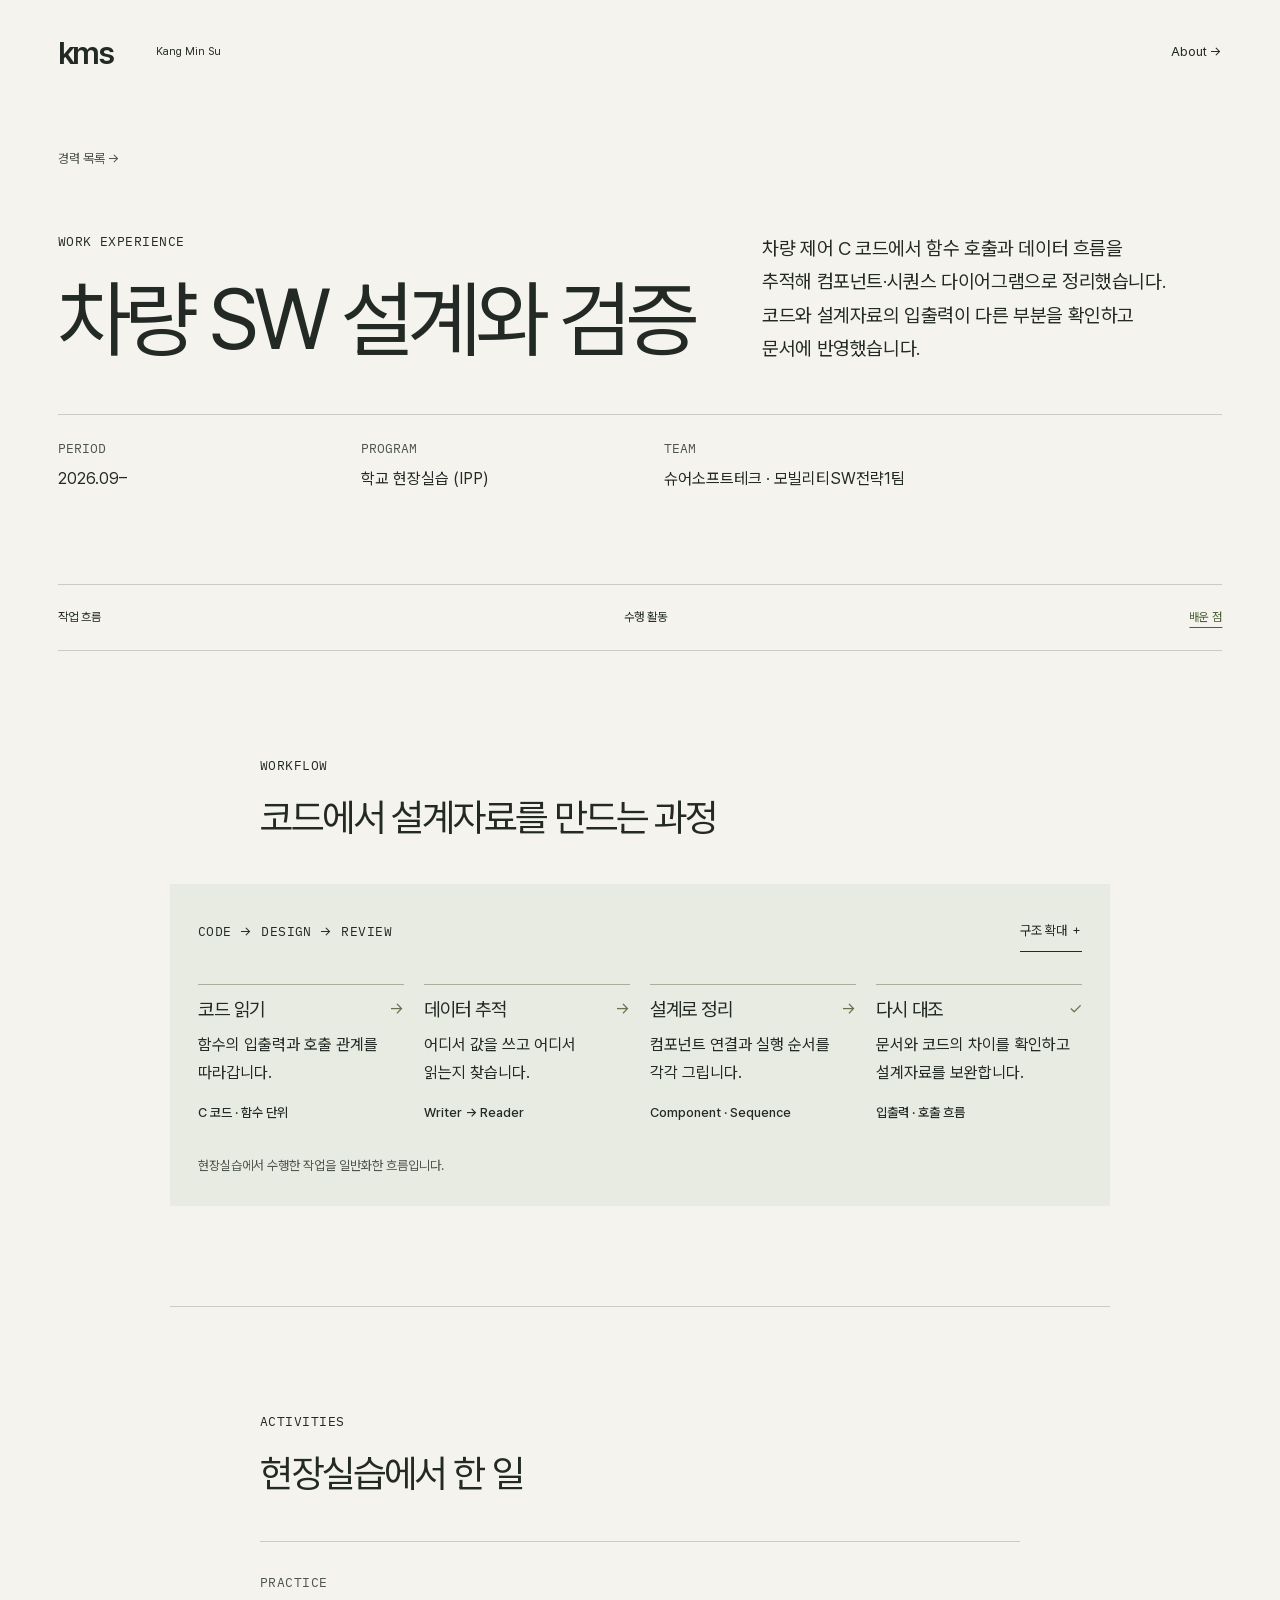
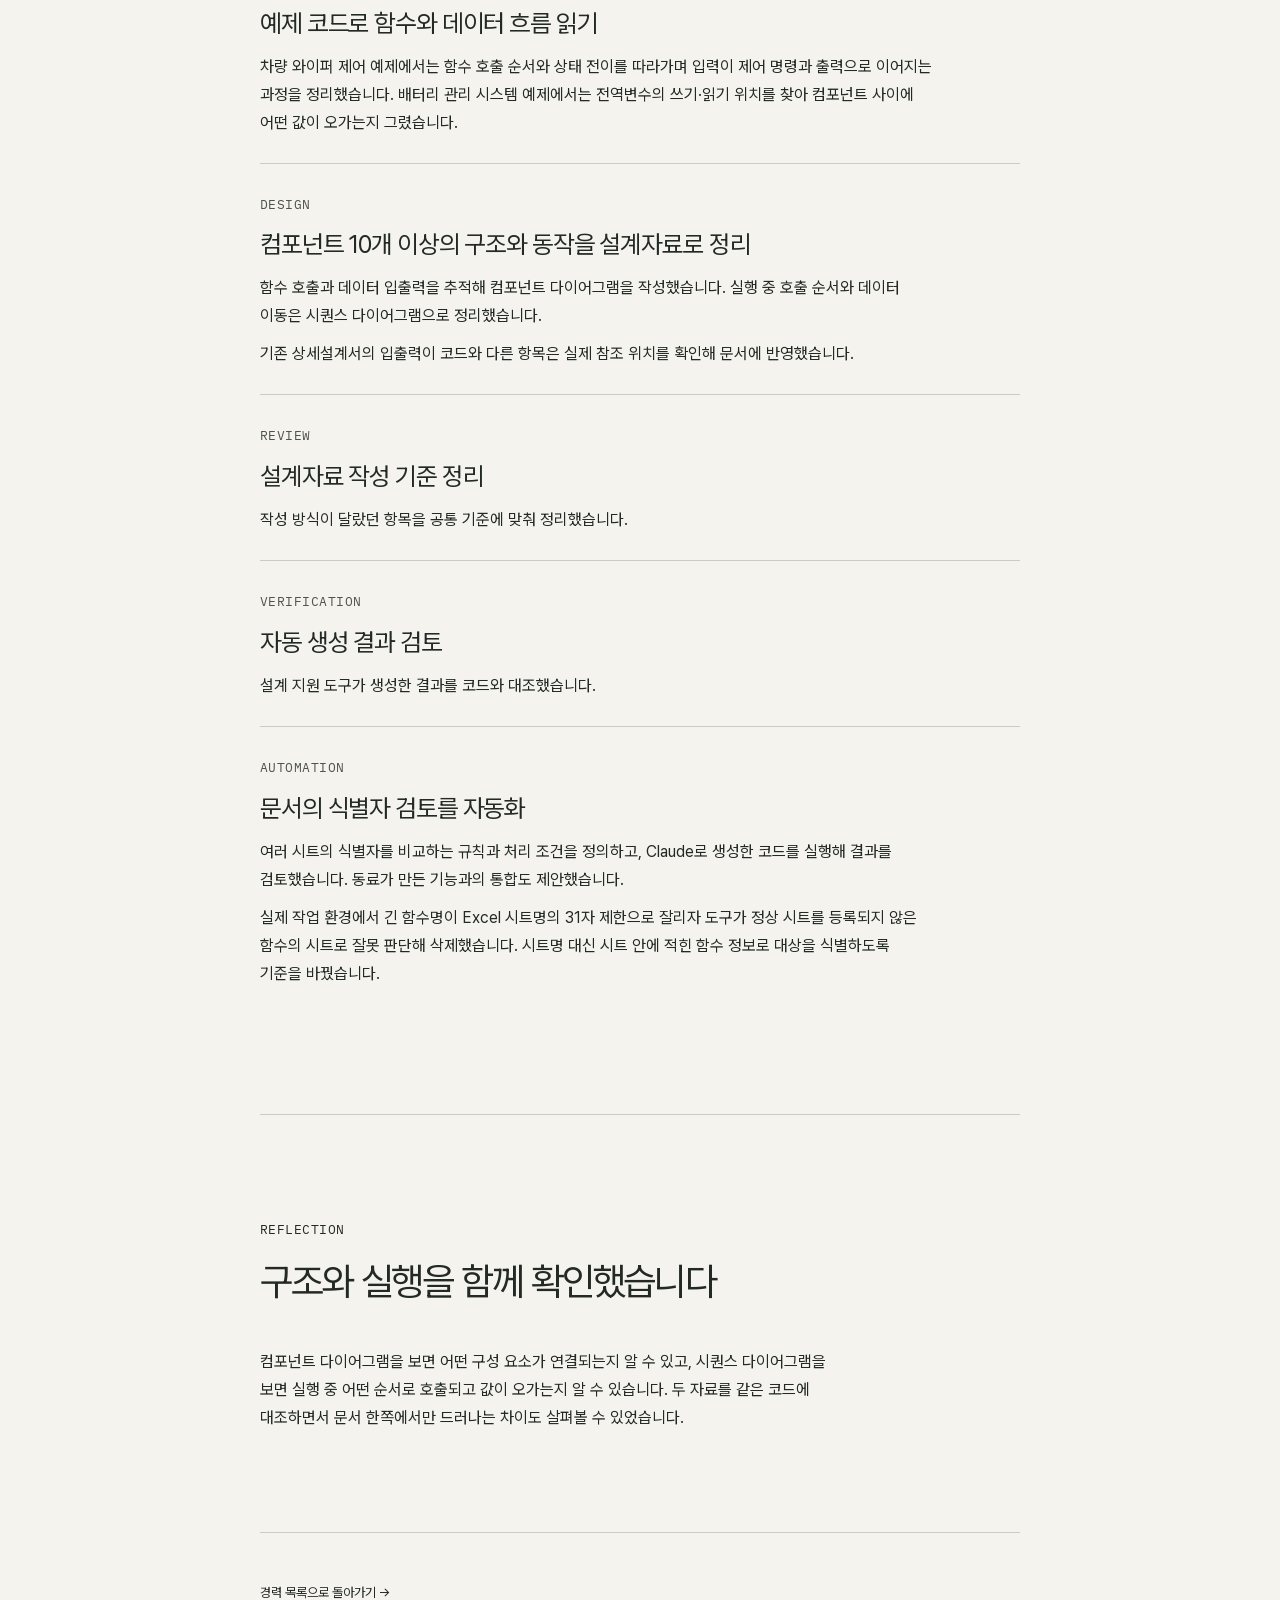
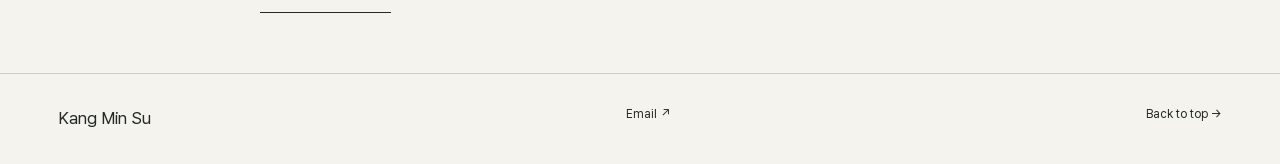
==== commit 25f0c562: "Improve case study text contrast and reading sizes" ====
--- a/experience/suresofttech/index.html
+++ b/experience/suresofttech/index.html
@@ -1,4 +1,4 @@
-<!doctype html><html lang="ko"><head><meta charset="utf-8"><meta name="viewport" content="width=device-width,initial-scale=1"><title>슈어소프트테크 · 모빌리티SW전략1팀 현장실습 — Kang Min Su</title><meta name="description" content="차량 제어 C 코드에서 함수 호출과 데이터 흐름을 추적해 컴포넌트·시퀀스 다이어그램으로 정리했습니다. 코드와 설계자료의 입출력이 다른 부분을 확인하고 문서에 반영했습니다."><meta name="theme-color" content="#f4f3ed"><meta property="og:title" content="슈어소프트테크 · 모빌리티SW전략1팀 현장실습 — Kang Min Su"><meta property="og:description" content="차량 제어 C 코드에서 함수 호출과 데이터 흐름을 추적해 컴포넌트·시퀀스 다이어그램으로 정리했습니다. 코드와 설계자료의 입출력이 다른 부분을 확인하고 문서에 반영했습니다."><meta property="og:type" content="article"><meta property="og:locale" content="ko_KR"><link rel="canonical" href="https://uxnim.github.io/portfolio/experience/suresofttech/"><meta property="og:url" content="https://uxnim.github.io/portfolio/experience/suresofttech/"><link rel="icon" href="data:image/svg+xml,%3Csvg xmlns='http://www.w3.org/2000/svg' viewBox='0 0 100 100'%3E%3Ctext x='10' y='75' font-size='70'%3Ek.%3C/text%3E%3C/svg%3E"><link rel="stylesheet" href="../../site.css?v=ae3b54a4b9d7"><script type="module" src="../../client.js"></script></head><body><a class="skip-link" href="#main">본문으로 건너뛰기</a><header class="site-header wrap"><a class="wordmark" href="../../" aria-label="강민수 홈">kms</a><span class="header-note">Kang Min Su</span><nav aria-label="주요 메뉴"><a href="../../#about">About →</a></nav></header><main id="main" tabindex="-1" class="wrap case-main internship-page">
+<!doctype html><html lang="ko"><head><meta charset="utf-8"><meta name="viewport" content="width=device-width,initial-scale=1"><title>슈어소프트테크 · 모빌리티SW전략1팀 현장실습 - Kang Min Su</title><meta name="description" content="차량 제어 C 코드에서 함수 호출과 데이터 흐름을 추적해 컴포넌트·시퀀스 다이어그램으로 정리했습니다. 코드와 설계자료의 입출력이 다른 부분을 확인하고 문서에 반영했습니다."><meta name="theme-color" content="#f4f3ed"><meta property="og:title" content="슈어소프트테크 · 모빌리티SW전략1팀 현장실습 - Kang Min Su"><meta property="og:description" content="차량 제어 C 코드에서 함수 호출과 데이터 흐름을 추적해 컴포넌트·시퀀스 다이어그램으로 정리했습니다. 코드와 설계자료의 입출력이 다른 부분을 확인하고 문서에 반영했습니다."><meta property="og:type" content="article"><meta property="og:locale" content="ko_KR"><link rel="canonical" href="https://uxnim.github.io/portfolio/experience/suresofttech/"><meta property="og:url" content="https://uxnim.github.io/portfolio/experience/suresofttech/"><link rel="icon" href="data:image/svg+xml,%3Csvg xmlns='http://www.w3.org/2000/svg' viewBox='0 0 100 100'%3E%3Ctext x='10' y='75' font-size='70'%3Ek.%3C/text%3E%3C/svg%3E"><link rel="stylesheet" href="../../site.css?v=1eb3cb834719"><script type="module" src="../../client.js?v=eeaaeef37cf6"></script></head><body><a class="skip-link" href="#main">본문으로 건너뛰기</a><header class="site-header wrap"><a class="wordmark" href="../../" aria-label="강민수 홈">kms</a><span class="header-note">Kang Min Su</span><nav aria-label="주요 메뉴"><a href="../../#about">About →</a></nav></header><main id="main" tabindex="-1" class="wrap case-main internship-page">
       <section class="case-hero">
         <a class="text-link back-link" href="../../#experience">경력 목록 →</a>
         <div class="case-headline">
--- a/site.css
+++ b/site.css
@@ -24,26 +24,26 @@
   font-style: italic;
   font-display: swap;
 }
-:root{--paper:#f4f3ed;--ink:#232a25;--muted:#60675e;--line:#c9ccc0;--accent:#66734e;--serif:'IBM Plex Serif','Pretendard',Georgia,serif;--sans:'Pretendard',Arial,sans-serif;--mono:'IBM Plex Mono','Pretendard',monospace;--gutter:clamp(22px,4.5vw,86px)}
-*{box-sizing:border-box}html{scroll-behavior:smooth;scroll-padding-top:88px}body{margin:0;background:var(--paper);color:var(--ink);font:16px/1.75 var(--sans);-webkit-font-smoothing:antialiased}a{color:inherit;text-decoration:none}button,summary{font:inherit;color:inherit;cursor:pointer}button{border:0;background:none}a,button,summary{-webkit-tap-highlight-color:transparent}a:focus-visible,button:focus-visible,summary:focus-visible,pre:focus-visible{outline:2px solid var(--accent);outline-offset:5px}::selection{background:#d3d9bd}p,h1,h2,h3,h4,figure,dl{margin:0}p{word-break:keep-all;overflow-wrap:break-word}img{display:block;max-width:100%;height:auto}h1,h2,h3{font-weight:400;line-height:1.2;letter-spacing:-.045em}em{font-family:var(--serif);font-weight:400}sup{font:11px var(--mono)}.wrap{width:100%;max-width:1920px;padding-inline:var(--gutter);margin-inline:auto}.meta{font:12px/1.6 var(--mono);letter-spacing:.035em}.caption,figcaption{font-size:12px;line-height:1.75;color:var(--muted)}.text-link{display:inline-flex;align-items:center;gap:30px;font-size:13px;border-bottom:1px solid currentColor;padding:7px 0;min-height:40px}.text-link span{transition:transform .25s}.text-link:hover span{transform:translateY(3px)}.skip-link{position:fixed;top:-100px;left:20px;z-index:100;background:var(--ink);color:var(--paper);padding:10px 20px}.skip-link:focus{top:10px}.site-header{display:flex;align-items:center;gap:44px;min-height:104px}.wordmark{font-size:31px;font-weight:600;letter-spacing:-.08em;line-height:1}.header-note{font-size:11px;line-height:1.6}.site-header nav{display:flex;gap:36px;margin-left:auto;font-size:13px}.site-header nav a{padding-block:12px}.site-header nav a:hover{text-decoration:underline;text-underline-offset:6px}.home-hero{padding-top:60px}.eyebrow{display:flex;justify-content:space-between;gap:20px}.home-hero h1{font-size:clamp(72px,12.8vw,220px);letter-spacing:-.075em;line-height:1.12;margin:24px 0 40px;white-space:nowrap}.home-hero h1 span{color:var(--accent)}.hero-lower{display:grid;grid-template-columns:1.18fr 1fr;gap:50px;align-items:start;padding-bottom:70px}.hero-copy{padding-top:4px;max-width:440px}.hero-copy>p{font-size:17px;line-height:1.85;margin-bottom:15px}.hero-copy>.meta{display:block;color:var(--muted)}.hero-copy .text-link{margin-top:24px}.work{padding:28px 0 140px;border-top:1px solid var(--line)}.work-heading{display:grid;grid-template-columns:1fr 1.35fr auto;align-items:baseline;gap:20px;margin-bottom:48px}.work-heading h2{font-family:var(--serif);font-size:clamp(28px,3.1vw,48px)}.work-heading h2 span{color:var(--accent)}.project-grid{display:grid;grid-template-columns:repeat(12,minmax(0,1fr));column-gap:3.3vw;row-gap:100px;align-items:start}.project{min-width:0;grid-column:span 5}.project-1{grid-column:span 7}.project-2{padding-top:160px}.project-3{grid-column:2 / span 5}.project-4{grid-column:8 / span 5;padding-top:100px}.project-top{display:flex;justify-content:space-between;gap:12px;margin-bottom:12px;color:var(--muted)}.project-visual{display:block;position:relative;overflow:hidden;background:#e5e6dd;aspect-ratio:1.52}.project-1 .project-visual{aspect-ratio:1.65}.project-visual img{height:100%;width:100%;object-fit:contain;background:#1c293b;transition:transform .65s cubic-bezier(.2,.7,.2,1)}a.project-visual:hover img,a.project-visual:focus-visible img{transform:scale(1.025)}.project-cta{position:absolute;right:16px;bottom:16px;background:var(--paper);padding:8px 14px;font-size:12px;transition:transform .3s}.project-visual:hover .project-cta{transform:translateY(-4px)}.media-placeholder{height:100%;min-height:220px;padding:clamp(24px,3vw,50px);display:flex;flex-direction:column;justify-content:center;align-items:flex-start;border:1px solid #d3d7cb}.media-placeholder>.meta{font-size:10px}.media-placeholder>span:nth-child(2){font:italic clamp(28px,3.3vw,56px)/1.2 var(--serif);margin:20px 0 32px;letter-spacing:-.04em}.media-placeholder small{font-size:12px;color:var(--muted);border-top:1px solid var(--line);padding-top:12px;width:100%}.project-3 .media-placeholder{background:#ebe7dc}.project-4 .media-placeholder{background:#e5e7e2}.project-title{display:flex;justify-content:space-between;align-items:baseline;gap:20px;margin-top:24px}.project-title h3{font-size:clamp(26px,2.3vw,38px)}.project-title h3 a:hover{color:var(--accent)}.project-title .caption{white-space:nowrap;font-size:11px}.project-summary{margin:13px 0 22px;font-size:16px}.project-role{font-size:13px;display:flex;gap:20px}.project-role span{font:11px/1.9 var(--mono);color:var(--muted)}.project-tech{font:12px/1.7 var(--mono);color:var(--muted);margin:8px 0}.project-note{margin-top:20px;font-size:13px;border-top:1px solid var(--line)}summary{padding:12px 0}.project-note p{padding-bottom:12px}.about{border-top:1px solid var(--line);padding:80px 0 120px;display:grid;grid-template-columns:1fr 2.2fr;gap:40px}.about h2{font-size:clamp(30px,3.8vw,60px);line-height:1.45;letter-spacing:-.05em}.about h2 em{font-family:var(--sans);color:var(--accent);font-style:normal}.about-columns{display:grid;grid-template-columns:1fr 1fr;gap:48px;margin-top:48px;font-size:15px}footer{border-top:1px solid var(--line);display:flex;justify-content:space-between;gap:20px;padding-block:30px!important;font-size:12px}footer>a:first-child{font-size:17px}footer>span{color:var(--muted)}
+:root{--paper:#f4f3ed;--ink:#232a25;--muted:#4e554c;--text-sm:13px;--text-body:16px;--line:#c9ccc0;--accent:#66734e;--serif:'IBM Plex Serif','Pretendard',Georgia,serif;--sans:'Pretendard',Arial,sans-serif;--mono:'IBM Plex Mono','Pretendard',monospace;--gutter:clamp(22px,4.5vw,86px)}
+*{box-sizing:border-box}html{scroll-behavior:smooth;scroll-padding-top:88px}body{margin:0;background:var(--paper);color:var(--ink);font:var(--text-body)/1.75 var(--sans);-webkit-font-smoothing:antialiased}a{color:inherit;text-decoration:none}button,summary{font:inherit;color:inherit;cursor:pointer}button{border:0;background:none}a,button,summary{-webkit-tap-highlight-color:transparent}a:focus-visible,button:focus-visible,summary:focus-visible,pre:focus-visible{outline:2px solid var(--accent);outline-offset:5px}::selection{background:#d3d9bd}p,h1,h2,h3,h4,figure,dl{margin:0}p{word-break:keep-all;overflow-wrap:break-word}img{display:block;max-width:100%;height:auto}h1,h2,h3{font-weight:400;line-height:1.2;letter-spacing:-.045em}em{font-family:var(--serif);font-weight:400}sup{font:11px var(--mono)}.wrap{width:100%;max-width:1920px;padding-inline:var(--gutter);margin-inline:auto}.meta{font:12px/1.6 var(--mono);letter-spacing:.035em}.caption,figcaption{font-size:12px;line-height:1.75;color:var(--muted)}.text-link{display:inline-flex;align-items:center;gap:30px;font-size:13px;border-bottom:1px solid currentColor;padding:7px 0;min-height:40px}.text-link span{transition:transform .25s}.text-link:hover span{transform:translateY(3px)}.skip-link{position:fixed;top:-100px;left:20px;z-index:100;background:var(--ink);color:var(--paper);padding:10px 20px}.skip-link:focus{top:10px}.site-header{display:flex;align-items:center;gap:44px;min-height:104px}.wordmark{font-size:31px;font-weight:600;letter-spacing:-.08em;line-height:1}.header-note{font-size:11px;line-height:1.6}.site-header nav{display:flex;gap:36px;margin-left:auto;font-size:13px}.site-header nav a{padding-block:12px}.site-header nav a:hover{text-decoration:underline;text-underline-offset:6px}.home-hero{padding-top:60px}.eyebrow{display:flex;justify-content:space-between;gap:20px}.home-hero h1{font-size:clamp(72px,12.8vw,220px);letter-spacing:-.075em;line-height:1.12;margin:24px 0 40px;white-space:nowrap}.home-hero h1 span{color:var(--accent)}.hero-lower{display:grid;grid-template-columns:1.18fr 1fr;gap:50px;align-items:start;padding-bottom:70px}.hero-copy{padding-top:4px;max-width:440px}.hero-copy>p{font-size:17px;line-height:1.85;margin-bottom:15px}.hero-copy>.meta{display:block;color:var(--muted)}.hero-copy .text-link{margin-top:24px}.work{padding:28px 0 140px;border-top:1px solid var(--line)}.work-heading{display:grid;grid-template-columns:1fr 1.35fr auto;align-items:baseline;gap:20px;margin-bottom:48px}.work-heading h2{font-family:var(--serif);font-size:clamp(28px,3.1vw,48px)}.work-heading h2 span{color:var(--accent)}.project-grid{display:grid;grid-template-columns:repeat(12,minmax(0,1fr));column-gap:3.3vw;row-gap:100px;align-items:start}.project{min-width:0;grid-column:span 5}.project-1{grid-column:span 7}.project-2{padding-top:160px}.project-3{grid-column:2 / span 5}.project-4{grid-column:8 / span 5;padding-top:100px}.project-top{display:flex;justify-content:space-between;gap:12px;margin-bottom:12px;color:var(--muted)}.project-visual{display:block;position:relative;overflow:hidden;background:#e5e6dd;aspect-ratio:1.52}.project-1 .project-visual{aspect-ratio:1.65}.project-visual img{height:100%;width:100%;object-fit:contain;background:#1c293b;transition:transform .65s cubic-bezier(.2,.7,.2,1)}a.project-visual:hover img,a.project-visual:focus-visible img{transform:scale(1.025)}.project-cta{position:absolute;right:16px;bottom:16px;background:var(--paper);padding:8px 14px;font-size:12px;transition:transform .3s}.project-visual:hover .project-cta{transform:translateY(-4px)}.media-placeholder{height:100%;min-height:220px;padding:clamp(24px,3vw,50px);display:flex;flex-direction:column;justify-content:center;align-items:flex-start;border:1px solid #d3d7cb}.media-placeholder>.meta{font-size:10px}.media-placeholder>span:nth-child(2){font:italic clamp(28px,3.3vw,56px)/1.2 var(--serif);margin:20px 0 32px;letter-spacing:-.04em}.media-placeholder small{font-size:12px;color:var(--muted);border-top:1px solid var(--line);padding-top:12px;width:100%}.project-3 .media-placeholder{background:#ebe7dc}.project-4 .media-placeholder{background:#e5e7e2}.project-title{display:flex;justify-content:space-between;align-items:baseline;gap:20px;margin-top:24px}.project-title h3{font-size:clamp(26px,2.3vw,38px)}.project-title h3 a:hover{color:var(--accent)}.project-title .caption{white-space:nowrap;font-size:11px}.project-summary{margin:13px 0 22px;font-size:16px}.project-note{margin-top:20px;font-size:13px;border-top:1px solid var(--line)}summary{padding:12px 0}.project-note p{padding-bottom:12px}.about{border-top:1px solid var(--line);padding:80px 0 120px;display:grid;gap:40px}.about h2{font-size:clamp(30px,3.8vw,60px);line-height:1.45;letter-spacing:-.05em}.about h2 em{font-family:var(--sans);color:var(--accent);font-style:normal}.about-columns{display:grid;grid-template-columns:1fr 1fr;gap:48px;margin-top:48px;font-size:15px}footer{border-top:1px solid var(--line);display:flex;justify-content:space-between;gap:20px;padding-block:30px!important;font-size:12px}footer>a:first-child{font-size:17px}footer>span{color:var(--muted)}
 /* Editorial case study */
-.case-hero{padding-top:35px}.back-link{border:0;color:var(--muted)}.case-headline{display:grid;grid-template-columns:1.4fr 1fr;align-items:end;gap:60px;margin:48px 0}.case-headline h1{font-size:clamp(46px,6.6vw,114px);line-height:1.1;margin-top:18px;letter-spacing:-.065em}.case-headline>p{font-size:clamp(20px,2.3vw,36px);line-height:1.5;letter-spacing:-.045em}.project-facts{display:grid;grid-template-columns:1fr 1fr 2fr;gap:24px;padding:24px 0 32px;border-top:1px solid var(--line)}dt{font:11px/1.6 var(--mono);color:var(--muted);margin-bottom:7px}dd{margin:0;font-size:13px}.evidence-media{margin:0}.zoom-media{width:100%;padding:0;display:block;position:relative;background:#1c293b}.zoom-media img{width:100%;height:auto}.zoom-label{position:absolute;bottom:16px;right:16px;background:var(--paper);font-size:12px;padding:7px 14px;transition:transform .25s}.zoom-media:hover .zoom-label{transform:translateY(-3px)}figcaption{margin-top:12px}.case-index{display:flex;justify-content:space-between;gap:14px;border-block:1px solid var(--line);margin:60px 0 0;padding:14px 0;position:sticky;top:0;background:var(--paper);z-index:10}.case-index a{font-size:12px;padding:8px 0;white-space:nowrap}.case-index span{font:10px var(--mono);color:var(--muted);margin-right:7px}.case-index a[aria-current]{color:#4e6136;text-decoration:underline;text-underline-offset:6px}.case-section{display:grid;grid-template-columns:1fr 3fr;gap:40px;padding:100px 0;border-bottom:1px solid var(--line)}.section-rail{padding-top:8px}.section-body{min-width:0}.section-body>h2{font-size:clamp(28px,3vw,48px);line-height:1.4;letter-spacing:-.055em;margin-bottom:40px;max-width:900px;word-break:keep-all}.large-copy{font-size:clamp(19px,1.6vw,25px);line-height:1.9;max-width:820px}.scope-note{margin-top:40px;display:grid;grid-template-columns:180px 1fr;gap:24px;border-left:2px solid var(--accent);padding:6px 0 6px 24px}.scope-note p{font-size:14px;max-width:670px}.before-after{display:grid;grid-template-columns:1fr 1fr;margin-bottom:32px;border-block:1px solid var(--line)}.before-after>div{padding:24px 24px 24px 0}.before-after>div+div{padding-left:24px;background:#e8ebdf;border-left:1px solid var(--line)}.before-after p{font-size:14px;margin-top:18px}.before-after strong{font-weight:400;text-decoration:line-through;color:var(--muted)}.constraints{padding-left:24px;display:grid;gap:20px;max-width:850px}.constraints li{padding-left:12px;word-break:keep-all}.architecture{background:#e8ebe2;padding:28px}.diagram-heading{display:flex;justify-content:space-between;align-items:center;gap:20px}.pipeline{list-style:none;padding:0;margin:32px 0;display:grid;grid-template-columns:repeat(4,minmax(0,1fr));gap:30px 20px}.pipeline li{border-top:1px solid #a8b09b;padding-top:14px;position:relative}.pipeline li:after{content:'→';position:absolute;right:0;top:10px;color:var(--accent)}.pipeline li:last-child:after{content:'✓'}.pipeline h3{font-size:19px;letter-spacing:-.025em;margin:14px 0 9px}.pipeline p{font-size:13px;line-height:1.75}.pipeline small{font-size:11px;color:var(--muted);display:block;margin-top:16px}.diagram-return{padding-top:20px;border-top:1px dashed #99a68a;display:flex;gap:24px;font-size:13px}.diagram-return b{font-weight:400;white-space:nowrap}.architecture>.caption{margin-top:24px}.decision{display:grid;grid-template-columns:1fr 1.35fr;gap:50px;padding:44px 0;border-top:1px solid var(--line)}.decision-intro .english-label{font:italic 20px/1.4 var(--serif);margin:24px 0 12px;color:var(--muted)}.decision h3{font-size:27px;line-height:1.5;word-break:keep-all}.decision-copy{display:grid;gap:19px}.decision-copy>div{display:grid;grid-template-columns:70px 1fr;gap:20px}.decision-copy h4{font-size:11px;font-weight:400;line-height:2;color:var(--muted)}.decision-copy p{font-size:14px;line-height:1.9}.io-example{display:grid;grid-template-columns:.8fr 1.2fr;margin-top:36px;background:var(--ink);color:var(--paper);padding:36px;gap:32px}.io-example>div>p{font-size:22px;line-height:1.6;margin:26px 0}.io-example .caption{color:#b8c0b1}pre{font:12px/1.8 var(--mono);margin:0;white-space:pre-wrap;overflow-wrap:anywhere;min-width:0}pre code{font:inherit}.case-gallery{max-width:1100px;margin:80px auto}.section-intro{max-width:700px;margin-bottom:32px;font-size:17px}.verification-list article{display:grid;grid-template-columns:clamp(11rem,24%,14rem) minmax(0,1fr);gap:14px 24px;border-top:1px solid var(--line);padding:24px 0}.verification-list h3{font-size:18px;line-height:1.6;letter-spacing:-.03em}.verification-list p{max-width:680px;font-size:14px}.verification-list small{grid-column:2;font-size:11px;color:var(--muted)}.evidence-note{font-size:12px;color:var(--muted);line-height:1.9;max-width:800px;margin:30px 0}.results{border-top:1px solid var(--ink);padding-top:24px;margin-top:40px}.results p{font-size:20px;line-height:1.7;max-width:780px;margin-top:20px}.limitations{display:grid;grid-template-columns:repeat(3,minmax(0,1fr));gap:32px}.limitations article{border-top:1px solid var(--line);padding-top:20px}.limitations h3{font-size:20px;line-height:1.4;margin-bottom:20px}.limitations p{font-size:14px;line-height:1.9}.limitations details{font-size:12px;margin-top:16px}.limitations details p{font-size:13px}blockquote{font-size:clamp(22px,2.4vw,36px);line-height:1.6;letter-spacing:-.045em;margin:65px 0 0;padding-left:28px;border-left:2px solid var(--accent)}.next-project{padding:80px 0 100px;display:grid;grid-template-columns:1fr 3fr;gap:40px}.next-project>div>a{display:flex;justify-content:space-between;gap:24px;font:clamp(45px,6vw,90px)/1.4 var(--serif);letter-spacing:-.04em;border-bottom:1px solid var(--line);margin:14px 0}.next-project>div>a:hover{color:var(--accent)}.next-project p{font-size:14px;color:var(--muted)}.next-project nav{grid-column:2;display:flex;justify-content:space-between;gap:20px}.modal-open{overflow:hidden}dialog{border:0;padding:24px;background:var(--paper);color:var(--ink);width:min(96vw,1700px);max-width:none;max-height:94dvh}dialog::backdrop{background:#182018d9}.viewer-toolbar{display:flex;align-items:center;justify-content:space-between;gap:20px;margin-bottom:20px;position:sticky;top:-24px;background:var(--paper);z-index:1;padding:8px 0}.viewer-toolbar h2{font-size:18px}.viewer-toolbar button{min-height:44px}.viewer-toolbar button:hover{text-decoration:underline}#viewer-content>img{width:100%;max-width:none}dialog[data-kind=image] #viewer-content{overflow:auto}dialog[data-kind=image] #viewer-content>img{min-width:1000px}dialog .pipeline{grid-template-columns:repeat(4,minmax(0,1fr))}
+.case-hero{padding-top:35px}.back-link{border:0;color:var(--muted)}.case-headline{display:grid;grid-template-columns:1.4fr 1fr;align-items:end;gap:60px;margin:48px 0}.case-headline h1{font-size:clamp(46px,6.6vw,114px);line-height:1.1;margin-top:18px;letter-spacing:-.065em}.case-headline>p{font-size:clamp(20px,2.3vw,36px);line-height:1.5;letter-spacing:-.045em}.project-facts{display:grid;grid-template-columns:1fr 1fr 2fr;gap:24px;padding:24px 0 32px;border-top:1px solid var(--line)}dt{font:11px/1.6 var(--mono);color:var(--muted);margin-bottom:7px}dd{margin:0;font-size:13px}.evidence-media{margin:0}.zoom-media{width:100%;padding:0;display:block;position:relative;background:#1c293b}.zoom-media img{width:100%;height:auto}.zoom-label{position:absolute;bottom:16px;right:16px;background:var(--paper);font-size:12px;padding:7px 14px;transition:transform .25s}.zoom-media:hover .zoom-label{transform:translateY(-3px)}figcaption{margin-top:12px}.case-index{display:flex;justify-content:space-between;gap:14px;border-block:1px solid var(--line);margin:60px 0 0;padding:14px 0;position:sticky;top:0;background:var(--paper);z-index:10}.case-index a{font-size:12px;padding:8px 0;white-space:nowrap}.case-index span{font:10px var(--mono);color:var(--muted);margin-right:7px}.case-index a[aria-current]{color:#4e6136;text-decoration:underline;text-underline-offset:6px}.case-section{display:grid;grid-template-columns:1fr 3fr;gap:40px;padding:100px 0;border-bottom:1px solid var(--line)}.section-rail{padding-top:8px}.section-body{min-width:0}.section-body>h2{font-size:clamp(28px,3vw,48px);line-height:1.4;letter-spacing:-.055em;margin-bottom:40px;max-width:900px;word-break:keep-all}.large-copy{max-width:820px}.scope-note{margin-top:40px;display:grid;grid-template-columns:180px 1fr;gap:24px;border-left:2px solid var(--accent);padding:6px 0 6px 24px}.scope-note p{max-width:670px;font-weight:500}.before-after{display:grid;grid-template-columns:1fr 1fr;margin-bottom:32px;border-block:1px solid var(--line)}.before-after>div{padding:24px 24px 24px 0}.before-after>div+div{padding-left:24px;background:#e8ebdf;border-left:1px solid var(--line)}.before-after p{margin-top:18px}.before-after strong{font-weight:400;text-decoration:line-through;color:var(--muted)}.constraints{padding-left:24px;display:grid;gap:20px;max-width:850px}.constraints li{padding-left:12px;word-break:keep-all}.architecture{background:#e8ebe2;padding:28px}.diagram-heading{display:flex;justify-content:space-between;align-items:center;gap:20px}.pipeline{list-style:none;padding:0;margin:32px 0;display:grid;grid-template-columns:repeat(4,minmax(0,1fr));gap:30px 20px}.pipeline li{border-top:1px solid #a8b09b;padding-top:14px;position:relative}.pipeline li:after{content:'→';position:absolute;right:0;top:10px;color:var(--accent)}.pipeline li:last-child:after{content:'✓'}.pipeline h3{font-size:19px;letter-spacing:-.025em;margin:14px 0 9px}.pipeline small{font-size:var(--text-sm);font-weight:500;line-height:1.55;color:var(--ink);display:block;margin-top:16px;overflow-wrap:anywhere}.diagram-return{padding-top:20px;border-top:1px dashed #99a68a;display:flex;gap:24px}.diagram-return b{font-weight:400;white-space:nowrap}.architecture>.caption{margin-top:24px}.decision{display:grid;grid-template-columns:1fr 1.35fr;gap:50px;padding:44px 0;border-top:1px solid var(--line)}.decision h3{font-size:27px;line-height:1.5;word-break:keep-all}.decision-copy{display:grid;gap:19px}.decision-copy>div{display:grid;grid-template-columns:70px 1fr;gap:20px}.decision-copy h4{font-size:11px;font-weight:400;line-height:2;color:var(--muted)}.io-example{display:grid;grid-template-columns:.8fr 1.2fr;margin-top:36px;background:var(--ink);color:var(--paper);padding:36px;gap:32px}.io-example>div>p{font-size:22px;line-height:1.6;margin:26px 0}.io-example .caption{color:#b8c0b1}pre{font:12px/1.8 var(--mono);margin:0;white-space:pre-wrap;overflow-wrap:anywhere;min-width:0}pre code{font:inherit}.case-gallery{max-width:1100px;margin:80px auto}.section-intro{max-width:700px;margin-bottom:32px}.verification-list article{display:grid;grid-template-columns:clamp(11rem,24%,14rem) minmax(0,1fr);gap:14px 24px;border-top:1px solid var(--line);padding:24px 0}.verification-list h3{font-size:18px;line-height:1.6;letter-spacing:-.03em}.verification-list p{max-width:680px}.verification-list small{grid-column:2;font-size:11px;color:var(--muted)}.evidence-note{font-size:12px;color:var(--muted);line-height:1.9;max-width:800px;margin:30px 0}.results{border-top:1px solid var(--ink);padding-top:24px;margin-top:40px}.results p{max-width:780px;margin-top:20px}.limitations{display:grid;grid-template-columns:repeat(3,minmax(0,1fr));gap:32px}.limitations article{border-top:1px solid var(--line);padding-top:20px}.limitations h3{font-size:20px;line-height:1.4;margin-bottom:20px}.limitations details{font-size:var(--text-sm);margin-top:16px}blockquote{font-size:clamp(22px,2.4vw,36px);line-height:1.6;letter-spacing:-.045em;margin:65px 0 0;padding-left:28px;border-left:2px solid var(--accent)}.next-project{padding:80px 0 100px;display:grid;grid-template-columns:1fr 3fr;gap:40px}.next-project>div>a{display:flex;justify-content:space-between;gap:24px;font:clamp(45px,6vw,90px)/1.4 var(--serif);letter-spacing:-.04em;border-bottom:1px solid var(--line);margin:14px 0}.next-project>div>a:hover{color:var(--accent)}.next-project p{color:var(--muted)}.next-project nav{grid-column:2;display:flex;justify-content:space-between;gap:20px}.modal-open{overflow:hidden}dialog{border:0;padding:24px;background:var(--paper);color:var(--ink);width:min(96vw,1700px);max-width:none;max-height:94dvh}dialog::backdrop{background:#182018d9}.viewer-toolbar{display:flex;align-items:center;justify-content:space-between;gap:20px;margin-bottom:20px;position:sticky;top:-24px;background:var(--paper);z-index:1;padding:8px 0}.viewer-toolbar h2{font-size:18px}.viewer-toolbar button{min-height:44px}.viewer-toolbar button:hover{text-decoration:underline}#viewer-content>img{width:100%;max-width:none}dialog[data-kind=image] #viewer-content{overflow:auto}dialog[data-kind=image] #viewer-content>img{min-width:1000px}dialog .pipeline{grid-template-columns:repeat(4,minmax(0,1fr))}
 @keyframes settle{from{transform:translateY(16px)}to{transform:translateY(0)}}.in-view{animation:settle .65s cubic-bezier(.2,.6,.2,1) both}@view-transition{navigation:auto}::view-transition-old(root),::view-transition-new(root){animation-duration:.18s}
 @media(min-width:1600px){.home-hero{padding-top:85px}.hero-lower{padding-bottom:110px}.project-grid{row-gap:140px}.case-section{padding-block:120px}}
-@media(max-width:1100px){.work-heading{grid-template-columns:1fr 1.6fr}.work-heading>.caption{grid-column:2}.project-title{display:block}.project-title .caption{display:block;margin-top:8px}.case-section{grid-template-columns:160px 1fr;gap:28px}.pipeline{grid-template-columns:repeat(2,minmax(0,1fr))}.decision{grid-template-columns:1fr;gap:26px}.decision-intro .english-label{margin:12px 0}.decision-copy{max-width:700px}.limitations{grid-template-columns:1fr;gap:30px}.scope-note{grid-template-columns:1fr;gap:12px}.case-headline{gap:30px}.about{grid-template-columns:1fr 2.5fr}.about-columns{gap:26px}}
-@media(max-width:760px){:root{--gutter:24px}.site-header{min-height:90px;gap:24px}.header-note{font-size:10px}.site-header nav{gap:22px}.home-hero{padding-top:40px}.eyebrow{display:block}.home-hero h1{font-size:12.2vw;margin:22px 0 34px}.hero-lower{grid-template-columns:1fr;gap:30px;padding-bottom:48px}.hero-copy>p{font-size:16px}.hero-copy .text-link{margin-top:18px}.work{padding-bottom:80px}.work-heading{grid-template-columns:1fr;gap:12px;margin-bottom:30px}.work-heading>.caption{grid-column:auto}.work-heading h2{font-size:32px}.project-grid{grid-template-columns:1fr;gap:56px}.project,.project-1,.project-2,.project-3,.project-4{grid-column:auto;padding-top:0}.project-visual,.project-1 .project-visual{aspect-ratio:1.5}.project-title{margin-top:20px;display:flex;gap:12px}.project-title h3{font-size:28px}.project-title .caption{font-size:10px;white-space:normal}.project-top{font-size:10px}.project-summary{font-size:15px;margin-bottom:16px}.media-placeholder{min-height:0}.media-placeholder>span:nth-child(2){font-size:34px;margin:14px 0 22px}.about{grid-template-columns:1fr;gap:28px;padding:50px 0 70px}.about h2{font-size:29px}.about-columns{grid-template-columns:1fr;gap:24px;margin-top:28px}footer{flex-wrap:wrap;padding-block:26px!important}footer>span{order:3;flex-basis:100%;font-size:11px}.case-hero{padding-top:15px}.case-headline{grid-template-columns:1fr;gap:24px;margin:30px 0}.case-headline h1{font-size:clamp(36px,8.8vw,66px);white-space:normal}.case-headline>p{font-size:24px;line-height:1.5}.project-facts{grid-template-columns:1fr 1fr;gap:20px}.project-facts>div:last-child{grid-column:1 / -1}.project-facts dd{font-size:12px}.case-hero .evidence-media{margin-inline:calc(-1 * var(--gutter))}.case-hero figcaption{padding-inline:var(--gutter)}.zoom-label{font-size:10px;padding:5px 10px;bottom:8px;right:8px}.case-index{overflow-x:auto;justify-content:flex-start;gap:24px;margin-top:32px;scrollbar-width:thin;padding:8px 0;scrollbar-color:#a8ae9f transparent}.case-index a{font-size:11px}.case-index span{display:none}.case-section{grid-template-columns:1fr;gap:22px;padding:55px 0}.section-rail{padding:0}.section-body>h2{font-size:28px;margin-bottom:28px}.large-copy{font-size:18px;line-height:1.9}.scope-note{margin-top:28px;padding-left:18px}.before-after{grid-template-columns:1fr}.before-after>div{padding:20px 16px}.before-after>div+div{padding:20px 16px;border-left:0;border-top:1px solid var(--line)}.constraints{font-size:15px;gap:20px;padding-left:20px}.constraints li{padding-left:4px}.architecture{padding:20px}.diagram-heading{align-items:flex-start}.diagram-heading>.meta{font-size:10px;max-width:120px}.diagram-heading .text-link{font-size:11px;white-space:nowrap;padding-top:0}.pipeline,dialog .pipeline{grid-template-columns:1fr;gap:22px;margin:24px 0}.pipeline li{display:grid;gap:6px;padding-top:16px}.pipeline h3{margin:0;font-size:20px}.pipeline p,.pipeline small{margin:0}.pipeline li:after{content:'↓';top:10px}.pipeline li:last-child:after{content:'✓'}.diagram-return{flex-direction:column;gap:8px}.decision{padding:30px 0;gap:24px}.decision h3{font-size:25px}.decision-copy>div{grid-template-columns:1fr;gap:4px}.decision-copy h4{font-size:12px}.decision-copy p{font-size:15px}.io-example{grid-template-columns:1fr;padding:22px;margin-top:16px;gap:30px}.io-example pre{font-size:11px}.io-example>div>p{font-size:21px;margin:20px 0}.case-gallery{margin:48px 0}.verification-list article{grid-template-columns:minmax(0,1fr);gap:6px;padding:22px 0}.verification-list small{grid-column:auto}.verification-list h3{font-size:18px}.section-intro{font-size:16px}.results p{font-size:19px}.limitations h3{font-size:22px}.limitations p{font-size:15px}blockquote{margin-top:40px;font-size:24px;padding-left:20px}.next-project{grid-template-columns:1fr;padding:50px 0 60px;gap:25px}.next-project>div>a{font-size:48px}.next-project nav{grid-column:auto;flex-direction:column;align-items:flex-start}.next-project .text-link{font-size:12px}dialog{padding:16px;width:94vw}.viewer-toolbar{top:-16px}.viewer-toolbar h2{font-size:16px}}
+@media(max-width:1100px){.work-heading{grid-template-columns:1fr 1.6fr}.work-heading>.caption{grid-column:2}.project-title{display:block}.project-title .caption{display:block;margin-top:8px}.case-section{grid-template-columns:160px 1fr;gap:28px}.pipeline{grid-template-columns:repeat(2,minmax(0,1fr))}.decision{grid-template-columns:1fr;gap:26px}.limitations{grid-template-columns:1fr;gap:30px}.scope-note{grid-template-columns:1fr;gap:12px}.case-headline{gap:30px}.about-columns{gap:26px}}
+@media(max-width:760px){:root{--gutter:24px}.site-header{min-height:90px;gap:24px}.header-note{font-size:10px}.site-header nav{gap:22px}.home-hero{padding-top:40px}.eyebrow{display:block}.home-hero h1{font-size:12.2vw;margin:22px 0 34px}.hero-lower{grid-template-columns:1fr;gap:30px;padding-bottom:48px}.hero-copy>p{font-size:16px}.hero-copy .text-link{margin-top:18px}.work{padding-bottom:80px}.work-heading{grid-template-columns:1fr;gap:12px;margin-bottom:30px}.work-heading>.caption{grid-column:auto}.work-heading h2{font-size:32px}.project-grid{grid-template-columns:1fr;gap:56px}.project,.project-1,.project-2,.project-3,.project-4{grid-column:auto;padding-top:0}.project-visual,.project-1 .project-visual{aspect-ratio:1.5}.project-title{margin-top:20px;display:flex;gap:12px}.project-title h3{font-size:28px}.project-title .caption{font-size:10px;white-space:normal}.project-top{font-size:10px}.project-summary{font-size:15px;margin-bottom:16px}.media-placeholder{min-height:0}.media-placeholder>span:nth-child(2){font-size:34px;margin:14px 0 22px}.about{grid-template-columns:1fr;gap:28px;padding:50px 0 70px}.about h2{font-size:29px}.about-columns{grid-template-columns:1fr;gap:24px;margin-top:28px}footer{flex-wrap:wrap;padding-block:26px!important}footer>span{order:3;flex-basis:100%;font-size:11px}.case-hero{padding-top:15px}.case-headline{grid-template-columns:1fr;gap:24px;margin:30px 0}.case-headline h1{font-size:clamp(36px,8.8vw,66px);white-space:normal}.case-headline>p{font-size:24px;line-height:1.5}.project-facts{grid-template-columns:1fr 1fr;gap:20px}.project-facts>div:last-child{grid-column:1 / -1}.case-hero .evidence-media{margin-inline:calc(-1 * var(--gutter))}.case-hero figcaption{padding-inline:var(--gutter)}.zoom-label{font-size:10px;padding:5px 10px;bottom:8px;right:8px}.case-index{overflow-x:auto;justify-content:flex-start;gap:24px;margin-top:32px;scrollbar-width:thin;padding:8px 0;scrollbar-color:#a8ae9f transparent}.case-index a{font-size:11px}.case-index span{display:none}.case-section{grid-template-columns:1fr;gap:22px;padding:55px 0}.section-rail{padding:0}.section-body>h2{font-size:28px;margin-bottom:28px}.scope-note{margin-top:28px;padding-left:18px}.before-after{grid-template-columns:1fr}.before-after>div{padding:20px 16px}.before-after>div+div{padding:20px 16px;border-left:0;border-top:1px solid var(--line)}.constraints{gap:20px;padding-left:20px}.constraints li{padding-left:4px}.architecture{padding:20px}.diagram-heading{align-items:flex-start}.diagram-heading>.meta{font-size:10px;max-width:120px}.diagram-heading .text-link{font-size:11px;white-space:nowrap;padding-top:0}.pipeline,dialog .pipeline{grid-template-columns:1fr;gap:22px;margin:24px 0}.pipeline li{display:grid;gap:6px;padding-top:16px}.pipeline h3{margin:0;font-size:20px}.pipeline p,.pipeline small{margin:0}.pipeline li:after{content:'↓';top:10px}.pipeline li:last-child:after{content:'✓'}.diagram-return{flex-direction:column;gap:8px}.decision{padding:30px 0;gap:24px}.decision h3{font-size:25px}.decision-copy>div{grid-template-columns:1fr;gap:4px}.decision-copy h4{font-size:12px}.io-example{grid-template-columns:1fr;padding:22px;margin-top:16px;gap:30px}.io-example pre{font-size:11px}.io-example>div>p{font-size:21px;margin:20px 0}.case-gallery{margin:48px 0}.verification-list article{grid-template-columns:minmax(0,1fr);gap:6px;padding:22px 0}.verification-list small{grid-column:auto}.verification-list h3{font-size:18px}.limitations h3{font-size:22px}blockquote{margin-top:40px;font-size:24px;padding-left:20px}.next-project{grid-template-columns:1fr;padding:50px 0 60px;gap:25px}.next-project>div>a{font-size:48px}.next-project nav{grid-column:auto;flex-direction:column;align-items:flex-start}.next-project .text-link{font-size:12px}dialog{padding:16px;width:94vw}.viewer-toolbar{top:-16px}.viewer-toolbar h2{font-size:16px}}
 @media(max-width:360px){:root{--gutter:20px}.header-note{display:none}.project-title{display:block}.project-title .caption{margin-top:5px}.project-top{font-size:9px}.case-headline h1{font-size:34px}.section-body>h2{font-size:25px}.meta{font-size:11px}.io-example{padding:18px}}
 @media(prefers-reduced-motion:reduce){html{scroll-behavior:auto}*,*:before,*:after{animation:none!important;transition:none!important}::view-transition-group(*),::view-transition-old(*),::view-transition-new(*){animation:none!important}}
 
 .gallery-pair{display:grid;grid-template-columns:1fr 1fr;gap:30px}.extra-blocks{max-width:1000px;margin:70px auto;display:grid;gap:40px}.code-block{background:var(--ink);color:var(--paper);padding:28px}.code-block figcaption{color:#c4ccbc;margin-bottom:20px}.text-block h3{font-size:28px;margin-bottom:20px}.project-links{display:flex;gap:30px;margin:40px 0}@media(max-width:760px){.gallery-pair{grid-template-columns:1fr}.project-links{flex-direction:column;align-items:start}}
 
-h1,h2,h3{word-break:keep-all;overflow-wrap:break-word}.decision-copy p,.verification-list p{font-size:15px}.project-top{font-size:12px}@media(max-width:760px){.project-top{font-size:11px;flex-wrap:wrap}.project-cta{font-size:11px;right:10px;bottom:10px;padding:7px 10px}}@media(max-width:360px){.about h2{font-size:26px}.next-project>div>a{font-size:42px}}
+h1,h2,h3{word-break:keep-all;overflow-wrap:break-word}.project-top{font-size:12px}@media(max-width:760px){.project-top{font-size:12px;flex-wrap:wrap}.project-cta{font-size:11px;right:10px;bottom:10px;padding:7px 10px}}@media(max-width:360px){.about h2{font-size:26px}.next-project>div>a{font-size:42px}}
 
 #viewer-content:focus-visible{outline:2px solid var(--accent);outline-offset:3px}@media(max-width:760px){dialog[data-kind=image] #viewer-content>img{min-width:1400px}}
 
 /* Additional projects follow the existing asymmetric editorial grid. */
 @media(min-width:761px){.project-5{grid-column:1 / span 7}.project-6{grid-column:8 / span 5;padding-top:140px}.project-7{grid-column:1 / span 7}}
-.experience{display:grid;grid-template-columns:1fr 2.2fr;gap:40px;border-top:1px solid var(--line);padding:75px 0 100px}.experience-heading h2{font-size:clamp(26px,2.6vw,40px);line-height:1.5;margin-top:26px}.experience-list article{display:grid;grid-template-columns:120px 1fr;gap:24px;padding:30px 0;border-bottom:1px solid var(--line)}.experience-list article:first-child{padding-top:0}.experience-list h3{font-size:22px;line-height:1.5;margin-bottom:14px}.experience-list p{font-size:15px}.experience-list .caption{font-size:12px;margin-top:14px}
+.experience{display:grid;gap:40px;border-top:1px solid var(--line);padding:75px 0 100px}.experience-heading h2{font-size:clamp(26px,2.6vw,40px);line-height:1.5;margin-top:26px}.experience-list article{display:grid;grid-template-columns:120px 1fr;gap:24px;padding:30px 0;border-bottom:1px solid var(--line)}.experience-list article:first-child{padding-top:0}.experience-list h3{font-size:22px;line-height:1.5;margin-bottom:14px}.experience-list p{font-size:15px}.experience-list .caption{font-size:12px;margin-top:14px}
 @media(max-width:760px){.experience{grid-template-columns:1fr;padding:45px 0 65px;gap:32px}.experience-list article{grid-template-columns:1fr;gap:12px}.experience-list h3{font-size:21px}.experience-heading h2{font-size:28px}}
 
 /* Copy-only branding refinement: preserve the existing typography and grid. */
@@ -70,14 +70,14 @@
 .hero-index>a:hover>span:last-child,.hero-index>a:focus-visible>span:last-child{transform:translateX(2px);color:var(--accent)}
 
 /* Project entry belongs to the caption, leaving the original image unobstructed. */
-.project-detail-link{display:inline-flex;align-items:center;gap:9px;flex-shrink:0;min-height:36px;font-size:12px;white-space:nowrap;color:var(--muted)}
+.project-detail-link{display:inline-flex;align-items:center;gap:9px;flex-shrink:0;min-height:36px;font-size:13px;white-space:nowrap;color:var(--muted)}
 .project-detail-link>span{display:grid;place-items:center;width:28px;height:28px;border:1px solid var(--line);border-radius:50%;font-size:16px;line-height:1;transition:transform .25s,border-color .25s}
 .project-detail-link:hover,.project-detail-link:focus-visible,.project:has(.project-visual:hover) .project-detail-link,.project:has(.project-visual:focus-visible) .project-detail-link{color:var(--accent)}
 .project-detail-link:hover>span,.project-detail-link:focus-visible>span,.project:has(.project-visual:hover) .project-detail-link>span,.project:has(.project-visual:focus-visible) .project-detail-link>span{border-color:var(--accent);transform:translate(2px,-2px)}
 .credential-kind{display:inline-block;margin-left:14px;font-size:12px;color:var(--muted)}
 .certification-list h3{margin-bottom:7px}
 @media(max-width:1100px){.project-detail-link{margin-top:7px}}
-@media(max-width:760px){.hero-index{max-width:none;margin-top:24px}.hero-index>a{min-height:44px}.project-title{align-items:flex-start;flex-wrap:wrap;gap:5px 16px}.project-detail-link{min-height:36px;margin-top:0;font-size:11px}.credential-kind{margin-left:12px}}
+@media(max-width:760px){.hero-index{max-width:none;margin-top:24px}.hero-index>a{min-height:44px}.project-title{align-items:flex-start;flex-wrap:wrap;gap:5px 16px}.project-detail-link{min-height:36px;margin-top:0;font-size:12px}.credential-kind{margin-left:12px}}
 
 /* Paired gallery: equal resting frames, with emphasis shared within one row. */
 .hero-copy{justify-self:end;width:100%;max-width:480px}
@@ -178,9 +178,8 @@
   margin-top: 16px;
 }
 
-.decision-copy > .decision-comparison {
-  display: block;
-  min-width: 0;
+.decision-story > .decision-comparison {
+  margin-top: 30px;
 }
 
 .decision-comparison table {
@@ -212,12 +211,31 @@
   overflow-wrap: anywhere;
 }
 
-.decision-comparison td:nth-child(2) {
-  white-space: nowrap;
+.decision-comparison-reason {
+  margin-top: 14px;
 }
 
 .decision-comparison .caption {
   margin-top: 10px;
+}
+
+.decision-comparison--model-timings tbody tr > :nth-child(-n+2) {
+  white-space: nowrap;
+}
+
+.case-teaser .case-headline {
+  grid-template-columns: minmax(0, 1fr);
+}
+
+.case-teaser {
+  padding-bottom: clamp(48px, 7vw, 96px);
+}
+
+.case-teaser-links {
+  display: flex;
+  flex-wrap: wrap;
+  gap: 12px 24px;
+  margin-top: 36px;
 }
 
 .diagram-legend {
@@ -227,7 +245,7 @@
   margin: 14px 0 0;
   padding: 0;
   list-style: none;
-  font-size: 12px;
+  font-size: var(--text-sm);
 }
 
 .diagram-legend li {
@@ -314,6 +332,13 @@
   .project-grid .media-placeholder small{font-size:11px;padding-top:8px}
 }
 
+@media (min-width: 761px) {
+  .about,
+  .experience {
+    grid-template-columns: minmax(0, 1fr) minmax(0, 2.6fr);
+  }
+}
+
 .about-columns {
   grid-template-columns: repeat(2, minmax(0, 1fr));
   max-inline-size: 60rem;
@@ -340,6 +365,32 @@
 .project-summary {
   max-inline-size: 32em;
   line-height: 1.6;
+}
+
+.project-role {
+  display: flex;
+  align-items: baseline;
+  gap: 14px;
+  font-size: 15px;
+  font-weight: 500;
+}
+
+.project-role > span {
+  flex: none;
+  color: var(--muted);
+  font: 12px/1.5 var(--mono);
+  letter-spacing: .06em;
+}
+
+.project-tech {
+  margin: 10px 0 8px;
+  color: var(--muted);
+  font: 13px/1.6 var(--mono);
+  overflow-wrap: anywhere;
+}
+
+.project-status {
+  margin-top: 8px;
 }
 
 .case-headline > p {
@@ -528,7 +579,6 @@
 
 .internship-activities p {
   max-inline-size: 42em;
-  font-size: 17px;
 }
 
 .internship-activities p + p {
@@ -579,10 +629,6 @@
   gap: 10px;
 }
 
-.case-main > #decisions {
-  max-width: 640px;
-}
-
 .case-main > .case-section > .section-rail,
 .case-main > .next-project > .meta {
   display: block;
@@ -604,8 +650,37 @@
   gap: 24px;
 }
 
-.case-main .decision-copy p {
-  font-size: 17px;
+/* One reading size for case-study prose, across viewport widths. */
+.large-copy,
+.scope-note p,
+.before-after p,
+.constraints,
+.pipeline p,
+.diagram-return,
+.decision-copy p,
+.decision-story-context,
+.decision-story-result p,
+.decision-story-scope p,
+.decision-comparison-reason,
+.verification-list p,
+.section-intro,
+.results p,
+.limitations p,
+.next-project p,
+.internship-activities p {
+  font-size: var(--text-body);
+  line-height: 1.75;
+}
+
+.project-facts dt,
+.case-main :is(.meta, .caption, figcaption, .decision-copy h4, .decision-story h4, .decision-comparison caption span) {
+  font-size: var(--text-sm);
+}
+
+.project-facts dd {
+  font-size: var(--text-body);
+  line-height: 1.55;
+  overflow-wrap: anywhere;
 }
 
 .decision-story {
@@ -613,9 +688,14 @@
   border-top: 1px solid var(--line);
 }
 
-.decision-story-heading .meta {
-  color: var(--muted);
-  font-size: 12px;
+.decision-label {
+  color: var(--muted);
+  font: 13px/1.6 var(--mono);
+  letter-spacing: .035em;
+}
+
+.decision-intro .decision-label {
+  margin-bottom: 12px;
 }
 
 .decision-story-heading h3 {
@@ -627,8 +707,6 @@
 }
 
 .decision-story-context {
-  font-size: 18px;
-  line-height: 1.8;
   text-wrap: pretty;
 }
 
@@ -689,7 +767,6 @@
 
 .decision-flow figcaption {
   margin-top: 14px;
-  font-size: 16px;
   line-height: 1.8;
   color: var(--muted);
 }
@@ -705,9 +782,7 @@
 }
 
 .decision-story-result p {
-  font-size: 21px;
   font-weight: 500;
-  line-height: 1.7;
 }
 
 .decision-story-scope {
@@ -722,15 +797,68 @@
 }
 
 .decision-story-scope p {
-  font-size: 15px;
-  line-height: 1.8;
   color: var(--muted);
 }
 
 @media (max-width: 760px) {
   .decision-story { padding: 32px 0 40px; }
-  .decision-story-context { font-size: 17px; }
-  .decision-story-result p { font-size: 19px; }
   .decision-flow-row { padding-inline: 14px; }
   .decision-flow li { font-size: 16px; }
 }
+
+/* A single, quiet sharing action in the home navigation. */
+.site-header nav { align-items: center; }
+.share-button {
+ display: inline-flex;
+ align-items: center;
+ justify-content: flex-end;
+ gap: 9px;
+ min-inline-size: 94px;
+ min-block-size: 44px;
+ padding: 10px 0;
+ font: inherit;
+ white-space: nowrap;
+}
+.share-button[hidden] { display: none; }
+.share-button:hover { color: var(--accent); }
+.share-button:disabled { cursor: progress; }
+.share-button svg { flex-shrink: 0; }
+.share-status {
+ position: absolute;
+ width: 1px;
+ height: 1px;
+ padding: 0;
+ margin: -1px;
+ overflow: hidden;
+ clip-path: inset(50%);
+ white-space: nowrap;
+ border: 0;
+}
+.share-dialog {
+ width: min(480px, calc(100vw - 40px));
+ padding: 28px;
+}
+.share-dialog-heading {
+ display: flex;
+ align-items: center;
+ justify-content: space-between;
+ gap: 20px;
+ margin-bottom: 16px;
+}
+.share-dialog h2 { font-size: 24px; }
+.share-dialog form { margin: 0; }
+.share-dialog button { min-height: 44px; padding: 0; font-size: 13px; }
+.share-dialog p { font-size: 15px; line-height: 1.7; }
+.share-dialog label { display: block; font-size: 12px; color: var(--muted); margin: 24px 0 8px; }
+.share-dialog input {
+ width: 100%;
+ min-width: 0;
+ min-height: 46px;
+ border: 1px solid var(--line);
+ border-radius: 0;
+ background: transparent;
+ color: var(--ink);
+ padding: 10px;
+ font: 14px/1.5 var(--sans);
+}
+.share-dialog input:focus-visible { outline: 2px solid var(--accent); outline-offset: 3px; }
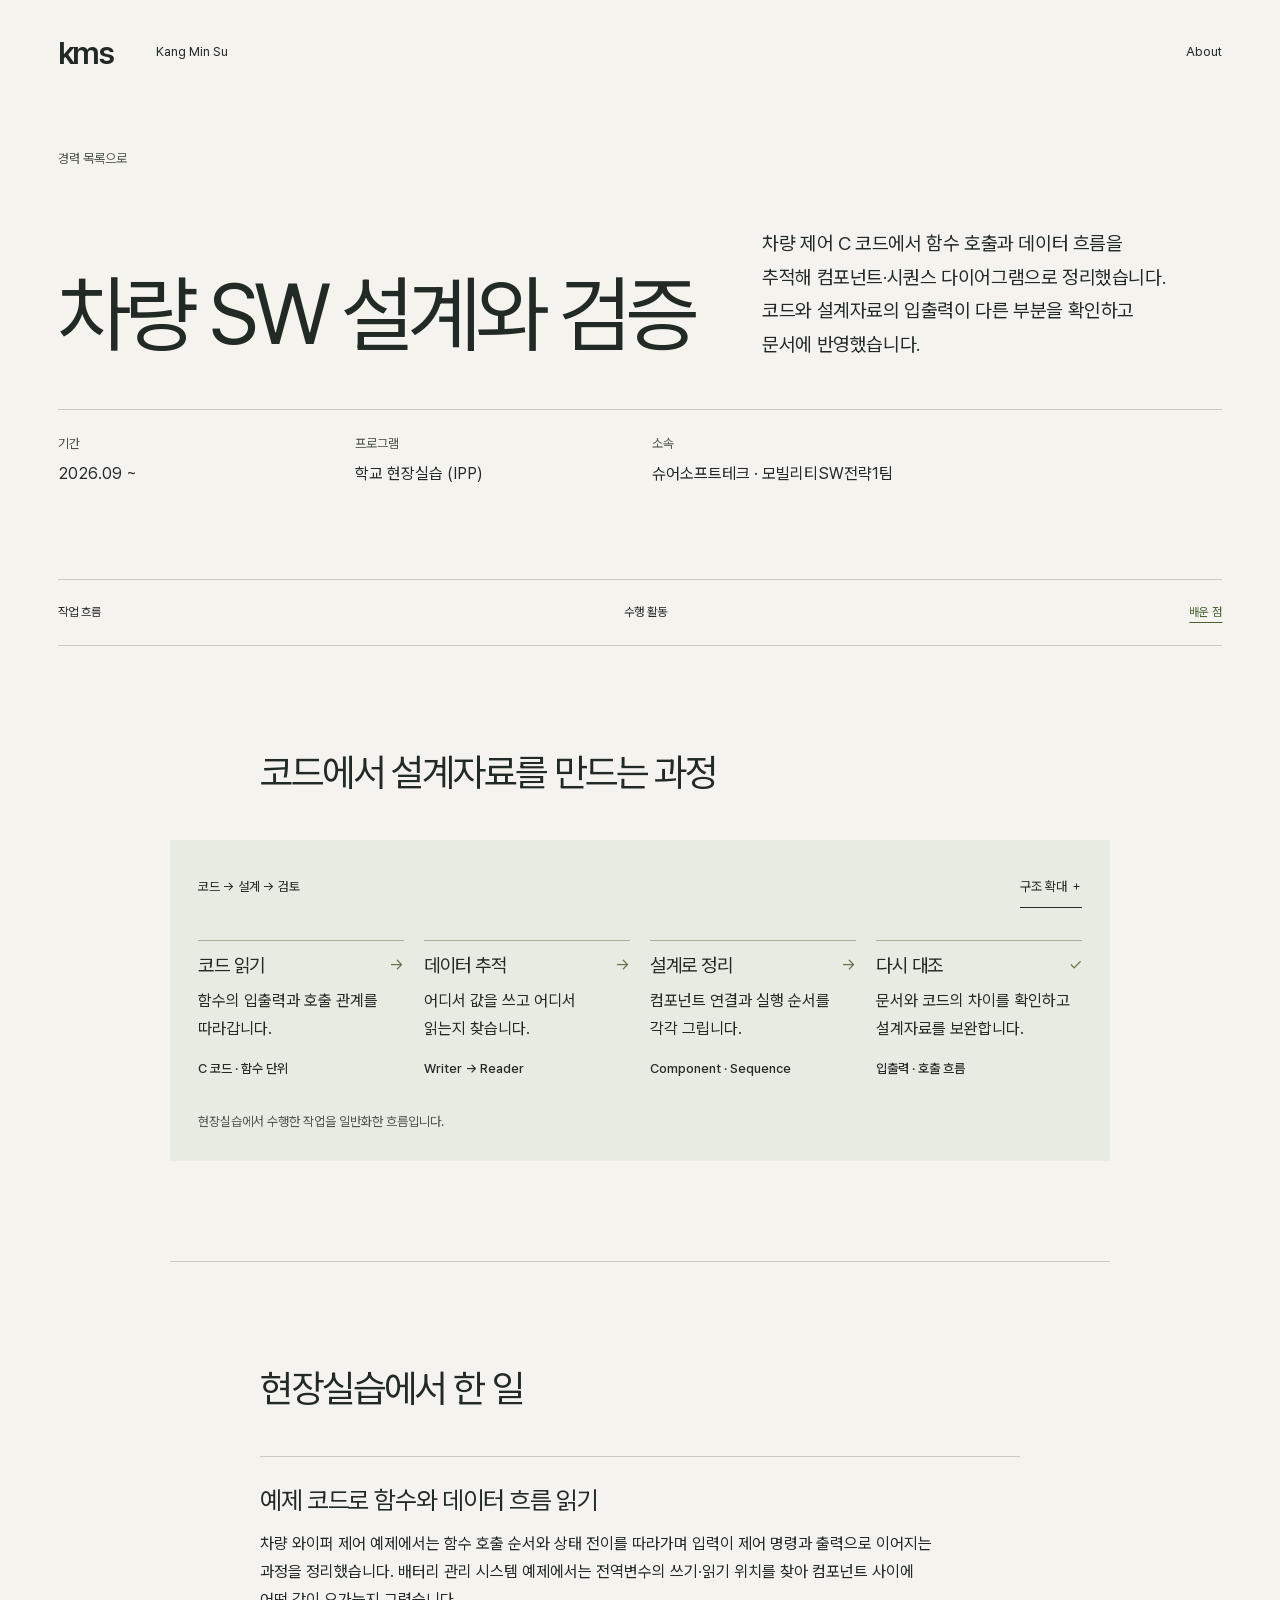
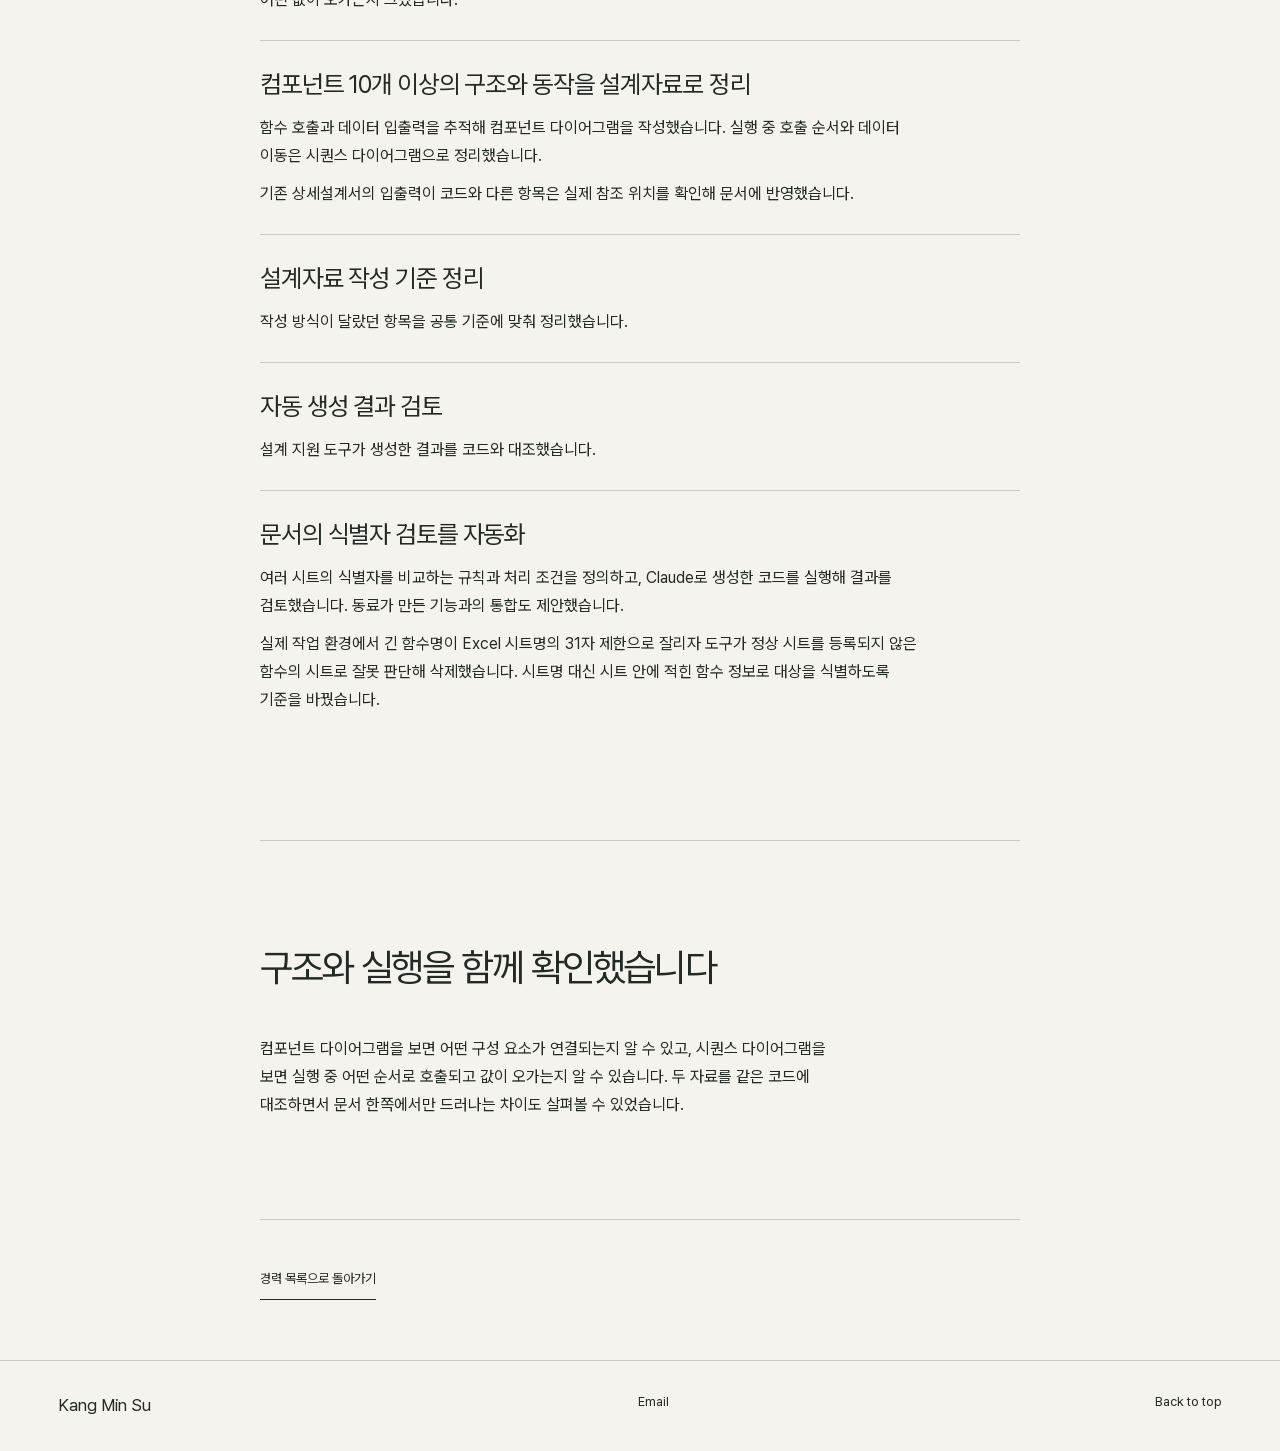
==== commit d1e0143e: "Polish labels, readability and motion Replace tracked-caps and mono labels with Korean sentence-case" ====
--- a/experience/suresofttech/index.html
+++ b/experience/suresofttech/index.html
@@ -1,14 +1,14 @@
-<!doctype html><html lang="ko"><head><meta charset="utf-8"><meta name="viewport" content="width=device-width,initial-scale=1"><title>슈어소프트테크 · 모빌리티SW전략1팀 현장실습 - Kang Min Su</title><meta name="description" content="차량 제어 C 코드에서 함수 호출과 데이터 흐름을 추적해 컴포넌트·시퀀스 다이어그램으로 정리했습니다. 코드와 설계자료의 입출력이 다른 부분을 확인하고 문서에 반영했습니다."><meta name="theme-color" content="#f4f3ed"><meta property="og:title" content="슈어소프트테크 · 모빌리티SW전략1팀 현장실습 - Kang Min Su"><meta property="og:description" content="차량 제어 C 코드에서 함수 호출과 데이터 흐름을 추적해 컴포넌트·시퀀스 다이어그램으로 정리했습니다. 코드와 설계자료의 입출력이 다른 부분을 확인하고 문서에 반영했습니다."><meta property="og:type" content="article"><meta property="og:locale" content="ko_KR"><link rel="canonical" href="https://uxnim.github.io/portfolio/experience/suresofttech/"><meta property="og:url" content="https://uxnim.github.io/portfolio/experience/suresofttech/"><link rel="icon" href="data:image/svg+xml,%3Csvg xmlns='http://www.w3.org/2000/svg' viewBox='0 0 100 100'%3E%3Ctext x='10' y='75' font-size='70'%3Ek.%3C/text%3E%3C/svg%3E"><link rel="stylesheet" href="../../site.css?v=1eb3cb834719"><script type="module" src="../../client.js?v=eeaaeef37cf6"></script></head><body><a class="skip-link" href="#main">본문으로 건너뛰기</a><header class="site-header wrap"><a class="wordmark" href="../../" aria-label="강민수 홈">kms</a><span class="header-note">Kang Min Su</span><nav aria-label="주요 메뉴"><a href="../../#about">About →</a></nav></header><main id="main" tabindex="-1" class="wrap case-main internship-page">
+<!doctype html><html lang="ko"><head><meta charset="utf-8"><meta name="viewport" content="width=device-width,initial-scale=1"><title>슈어소프트테크 · 모빌리티SW전략1팀 현장실습 - Kang Min Su</title><meta name="description" content="차량 제어 C 코드에서 함수 호출과 데이터 흐름을 추적해 컴포넌트·시퀀스 다이어그램으로 정리했습니다. 코드와 설계자료의 입출력이 다른 부분을 확인하고 문서에 반영했습니다."><meta name="theme-color" content="#f4f3ed"><meta property="og:title" content="슈어소프트테크 · 모빌리티SW전략1팀 현장실습 - Kang Min Su"><meta property="og:description" content="차량 제어 C 코드에서 함수 호출과 데이터 흐름을 추적해 컴포넌트·시퀀스 다이어그램으로 정리했습니다. 코드와 설계자료의 입출력이 다른 부분을 확인하고 문서에 반영했습니다."><meta property="og:type" content="article"><meta property="og:locale" content="ko_KR"><link rel="canonical" href="https://uxnim.github.io/portfolio/experience/suresofttech/"><meta property="og:url" content="https://uxnim.github.io/portfolio/experience/suresofttech/"><link rel="icon" href="data:image/svg+xml,%3Csvg xmlns='http://www.w3.org/2000/svg' viewBox='0 0 100 100'%3E%3Ctext x='10' y='75' font-size='70'%3Ek.%3C/text%3E%3C/svg%3E"><link rel="stylesheet" href="../../site.css?v=8363bcdede8b"><script type="module" src="../../client.js?v=eeaaeef37cf6"></script></head><body><a class="skip-link" href="#main">본문으로 건너뛰기</a><header class="site-header wrap"><a class="wordmark" href="../../" aria-label="강민수 홈">kms</a><span class="header-note">Kang Min Su</span><nav aria-label="주요 메뉴"><a href="../../#about">About</a></nav></header><main id="main" tabindex="-1" class="wrap case-main internship-page">
       <section class="case-hero">
-        <a class="text-link back-link" href="../../#experience">경력 목록 →</a>
+        <a class="text-link back-link" href="../../#experience">경력 목록으로</a>
         <div class="case-headline">
-          <div><span class="meta">WORK EXPERIENCE</span><h1>차량 SW 설계와 검증</h1></div>
+          <div><h1>차량 SW 설계와 검증</h1></div>
           <p>차량 제어 C 코드에서 함수 호출과 데이터 흐름을 추적해 컴포넌트·시퀀스 다이어그램으로 정리했습니다. 코드와 설계자료의 입출력이 다른 부분을 확인하고 문서에 반영했습니다.</p>
         </div>
         <dl class="project-facts">
-          <div><dt>PERIOD</dt><dd>2026.09–</dd></div>
-          <div><dt>PROGRAM</dt><dd>학교 현장실습 (IPP)</dd></div>
-          <div><dt>TEAM</dt><dd>슈어소프트테크 · 모빌리티SW전략1팀</dd></div>
+          <div><dt>기간</dt><dd class="figure">2026.09 ~</dd></div>
+          <div><dt>프로그램</dt><dd>학교 현장실습 (IPP)</dd></div>
+          <div><dt>소속</dt><dd>슈어소프트테크 · 모빌리티SW전략1팀</dd></div>
         </dl>
       </section>
       <nav class="case-index" aria-label="현장실습 목차">
@@ -16,8 +16,8 @@
         <a href="#activities">수행 활동</a>
         <a href="#takeaway">배운 점</a>
       </nav>
-      <section id="workflow" class="case-section"><div class="section-rail"><span class="meta">WORKFLOW</span></div><div class="section-body"><h2>코드에서 설계자료를 만드는 과정</h2><div class="architecture">
-    <div class="diagram-heading"><span class="meta">CODE → DESIGN → REVIEW</span><button class="text-link" data-diagram>구조 확대 ＋</button></div>
+      <section id="workflow" class="case-section"><div class="section-body"><h2>코드에서 설계자료를 만드는 과정</h2><div class="architecture">
+    <div class="diagram-heading"><span class="meta">코드 → 설계 → 검토</span><button class="text-link" data-diagram>구조 확대 ＋</button></div>
     <ol class="pipeline"><li>
     <h3>코드 읽기</h3><p>함수의 입출력과 호출 관계를 따라갑니다.</p><small>C 코드 · 함수 단위</small>
   </li><li>
@@ -30,17 +30,15 @@
     
     <p class="caption">현장실습에서 수행한 작업을 일반화한 흐름입니다.</p>
   </div></div></section>
-      <section id="activities" class="case-section"><div class="section-rail"><span class="meta">ACTIVITIES</span></div><div class="section-body"><h2>현장실습에서 한 일</h2>
+      <section id="activities" class="case-section"><div class="section-body"><h2>현장실습에서 한 일</h2>
         <div class="internship-activities">
           <article>
-            <span class="meta">PRACTICE</span>
             <div>
               <h3>예제 코드로 함수와 데이터 흐름 읽기</h3>
               <p>차량 와이퍼 제어 예제에서는 함수 호출 순서와 상태 전이를 따라가며 입력이 제어 명령과 출력으로 이어지는 과정을 정리했습니다. 배터리 관리 시스템 예제에서는 전역변수의 쓰기·읽기 위치를 찾아 컴포넌트 사이에 어떤 값이 오가는지 그렸습니다.</p>
             </div>
           </article>
           <article>
-            <span class="meta">DESIGN</span>
             <div>
               <h3>컴포넌트 10개 이상의 구조와 동작을 설계자료로 정리</h3>
               <p>함수 호출과 데이터 입출력을 추적해 컴포넌트 다이어그램을 작성했습니다. 실행 중 호출 순서와 데이터 이동은 시퀀스 다이어그램으로 정리했습니다.</p>
@@ -48,21 +46,18 @@
             </div>
           </article>
           <article>
-            <span class="meta">REVIEW</span>
             <div>
               <h3>설계자료 작성 기준 정리</h3>
               <p>작성 방식이 달랐던 항목을 공통 기준에 맞춰 정리했습니다.</p>
             </div>
           </article>
           <article>
-            <span class="meta">VERIFICATION</span>
             <div>
               <h3>자동 생성 결과 검토</h3>
               <p>설계 지원 도구가 생성한 결과를 코드와 대조했습니다.</p>
             </div>
           </article>
           <article>
-            <span class="meta">AUTOMATION</span>
             <div>
               <h3>문서의 식별자 검토를 자동화</h3>
               <p>여러 시트의 식별자를 비교하는 규칙과 처리 조건을 정의하고, Claude로 생성한 코드를 실행해 결과를 검토했습니다. 동료가 만든 기능과의 통합도 제안했습니다.</p>
@@ -70,7 +65,7 @@
             </div>
           </article>
         </div></div></section>
-      <section id="takeaway" class="case-section"><div class="section-rail"><span class="meta">REFLECTION</span></div><div class="section-body"><h2>구조와 실행을 함께 확인했습니다</h2>
+      <section id="takeaway" class="case-section"><div class="section-body"><h2>구조와 실행을 함께 확인했습니다</h2>
         <p class="large-copy">컴포넌트 다이어그램을 보면 어떤 구성 요소가 연결되는지 알 수 있고, 시퀀스 다이어그램을 보면 실행 중 어떤 순서로 호출되고 값이 오가는지 알 수 있습니다. 두 자료를 같은 코드에 대조하면서 문서 한쪽에서만 드러나는 차이도 살펴볼 수 있었습니다.</p></div></section>
-      <div class="experience-return"><a class="text-link" href="../../#experience">경력 목록으로 돌아가기 →</a></div>
-    </main><footer class="wrap"><a href="../../">Kang Min Su</a><a href="mailto:minsukang231@gmail.com">Email ↗</a><a href="#main">Back to top →</a></footer><dialog id="viewer" aria-labelledby="viewer-title"><div class="viewer-toolbar"><h2 id="viewer-title">프로젝트 자료</h2><button data-close aria-label="확대 보기 닫기">닫기 ×</button></div><div id="viewer-content" tabindex="0" aria-label="확대 자료. 이미지가 화면보다 크면 방향키 또는 스크롤로 이동하세요."></div></dialog></body></html>+      <div class="experience-return"><a class="text-link" href="../../#experience">경력 목록으로 돌아가기</a></div>
+    </main><footer class="wrap"><a href="../../">Kang Min Su</a><a href="mailto:minsukang231@gmail.com">Email</a><a href="#main">Back to top</a></footer><dialog id="viewer" aria-labelledby="viewer-title"><div class="viewer-toolbar"><h2 id="viewer-title">프로젝트 자료</h2><button data-close aria-label="확대 보기 닫기">닫기 ×</button></div><div id="viewer-content" tabindex="0" aria-label="확대 자료. 이미지가 화면보다 크면 방향키 또는 스크롤로 이동하세요."></div></dialog></body></html>
--- a/site.css
+++ b/site.css
@@ -1,4 +1,7 @@
-@charset "UTF-8";
+/* Hallmark · checked: 2026-11-14 · genre: editorial (inferred)
+ * floor: 0 FAIL · fixed: 12 (3, 10a, 19, 26b, 34, 44d, 48, 50, 54, 63, 64, 67) · structural: 4 printed (6b, 9, 42, F15)
+ * built: the project · redesign: polish · v2.0.0 */
+/* Hallmark · waive 38iii · the moss period closing "Kang Min Su." is the only accent glyph in any head, once, in the hero · the period ends the name Kang Min Su like a signature, and the kms wordmark carries no other colour */
 @font-face {
   font-family: Pretendard;
   src: url('./fonts/pretendard-variable.woff2') format('woff2');
@@ -24,18 +27,18 @@
   font-style: italic;
   font-display: swap;
 }
-:root{--paper:#f4f3ed;--ink:#232a25;--muted:#4e554c;--text-sm:13px;--text-body:16px;--line:#c9ccc0;--accent:#66734e;--serif:'IBM Plex Serif','Pretendard',Georgia,serif;--sans:'Pretendard',Arial,sans-serif;--mono:'IBM Plex Mono','Pretendard',monospace;--gutter:clamp(22px,4.5vw,86px)}
-*{box-sizing:border-box}html{scroll-behavior:smooth;scroll-padding-top:88px}body{margin:0;background:var(--paper);color:var(--ink);font:var(--text-body)/1.75 var(--sans);-webkit-font-smoothing:antialiased}a{color:inherit;text-decoration:none}button,summary{font:inherit;color:inherit;cursor:pointer}button{border:0;background:none}a,button,summary{-webkit-tap-highlight-color:transparent}a:focus-visible,button:focus-visible,summary:focus-visible,pre:focus-visible{outline:2px solid var(--accent);outline-offset:5px}::selection{background:#d3d9bd}p,h1,h2,h3,h4,figure,dl{margin:0}p{word-break:keep-all;overflow-wrap:break-word}img{display:block;max-width:100%;height:auto}h1,h2,h3{font-weight:400;line-height:1.2;letter-spacing:-.045em}em{font-family:var(--serif);font-weight:400}sup{font:11px var(--mono)}.wrap{width:100%;max-width:1920px;padding-inline:var(--gutter);margin-inline:auto}.meta{font:12px/1.6 var(--mono);letter-spacing:.035em}.caption,figcaption{font-size:12px;line-height:1.75;color:var(--muted)}.text-link{display:inline-flex;align-items:center;gap:30px;font-size:13px;border-bottom:1px solid currentColor;padding:7px 0;min-height:40px}.text-link span{transition:transform .25s}.text-link:hover span{transform:translateY(3px)}.skip-link{position:fixed;top:-100px;left:20px;z-index:100;background:var(--ink);color:var(--paper);padding:10px 20px}.skip-link:focus{top:10px}.site-header{display:flex;align-items:center;gap:44px;min-height:104px}.wordmark{font-size:31px;font-weight:600;letter-spacing:-.08em;line-height:1}.header-note{font-size:11px;line-height:1.6}.site-header nav{display:flex;gap:36px;margin-left:auto;font-size:13px}.site-header nav a{padding-block:12px}.site-header nav a:hover{text-decoration:underline;text-underline-offset:6px}.home-hero{padding-top:60px}.eyebrow{display:flex;justify-content:space-between;gap:20px}.home-hero h1{font-size:clamp(72px,12.8vw,220px);letter-spacing:-.075em;line-height:1.12;margin:24px 0 40px;white-space:nowrap}.home-hero h1 span{color:var(--accent)}.hero-lower{display:grid;grid-template-columns:1.18fr 1fr;gap:50px;align-items:start;padding-bottom:70px}.hero-copy{padding-top:4px;max-width:440px}.hero-copy>p{font-size:17px;line-height:1.85;margin-bottom:15px}.hero-copy>.meta{display:block;color:var(--muted)}.hero-copy .text-link{margin-top:24px}.work{padding:28px 0 140px;border-top:1px solid var(--line)}.work-heading{display:grid;grid-template-columns:1fr 1.35fr auto;align-items:baseline;gap:20px;margin-bottom:48px}.work-heading h2{font-family:var(--serif);font-size:clamp(28px,3.1vw,48px)}.work-heading h2 span{color:var(--accent)}.project-grid{display:grid;grid-template-columns:repeat(12,minmax(0,1fr));column-gap:3.3vw;row-gap:100px;align-items:start}.project{min-width:0;grid-column:span 5}.project-1{grid-column:span 7}.project-2{padding-top:160px}.project-3{grid-column:2 / span 5}.project-4{grid-column:8 / span 5;padding-top:100px}.project-top{display:flex;justify-content:space-between;gap:12px;margin-bottom:12px;color:var(--muted)}.project-visual{display:block;position:relative;overflow:hidden;background:#e5e6dd;aspect-ratio:1.52}.project-1 .project-visual{aspect-ratio:1.65}.project-visual img{height:100%;width:100%;object-fit:contain;background:#1c293b;transition:transform .65s cubic-bezier(.2,.7,.2,1)}a.project-visual:hover img,a.project-visual:focus-visible img{transform:scale(1.025)}.project-cta{position:absolute;right:16px;bottom:16px;background:var(--paper);padding:8px 14px;font-size:12px;transition:transform .3s}.project-visual:hover .project-cta{transform:translateY(-4px)}.media-placeholder{height:100%;min-height:220px;padding:clamp(24px,3vw,50px);display:flex;flex-direction:column;justify-content:center;align-items:flex-start;border:1px solid #d3d7cb}.media-placeholder>.meta{font-size:10px}.media-placeholder>span:nth-child(2){font:italic clamp(28px,3.3vw,56px)/1.2 var(--serif);margin:20px 0 32px;letter-spacing:-.04em}.media-placeholder small{font-size:12px;color:var(--muted);border-top:1px solid var(--line);padding-top:12px;width:100%}.project-3 .media-placeholder{background:#ebe7dc}.project-4 .media-placeholder{background:#e5e7e2}.project-title{display:flex;justify-content:space-between;align-items:baseline;gap:20px;margin-top:24px}.project-title h3{font-size:clamp(26px,2.3vw,38px)}.project-title h3 a:hover{color:var(--accent)}.project-title .caption{white-space:nowrap;font-size:11px}.project-summary{margin:13px 0 22px;font-size:16px}.project-note{margin-top:20px;font-size:13px;border-top:1px solid var(--line)}summary{padding:12px 0}.project-note p{padding-bottom:12px}.about{border-top:1px solid var(--line);padding:80px 0 120px;display:grid;gap:40px}.about h2{font-size:clamp(30px,3.8vw,60px);line-height:1.45;letter-spacing:-.05em}.about h2 em{font-family:var(--sans);color:var(--accent);font-style:normal}.about-columns{display:grid;grid-template-columns:1fr 1fr;gap:48px;margin-top:48px;font-size:15px}footer{border-top:1px solid var(--line);display:flex;justify-content:space-between;gap:20px;padding-block:30px!important;font-size:12px}footer>a:first-child{font-size:17px}footer>span{color:var(--muted)}
+:root{--paper:#f4f3ed;--paper-2:#e8ebe2;--paper-warm:#e7e0d5;--well-strong:#dce4d3;--selection:#d3d9bd;--ink:#232a25;--muted:#4e554c;--on-ink-muted:#b8c0b1;--screen:#1c293b;--scrim:#182018d9;--line:#c9ccc0;--rule-strong:#a8b09b;--accent:#66734e;--accent-ink:#4e6136;--text-sm:13px;--text-body:16px;--serif:'IBM Plex Serif','Pretendard',Georgia,serif;--sans:'Pretendard',Arial,sans-serif;--mono:'IBM Plex Mono','Pretendard',monospace;--gutter:clamp(22px,4.5vw,86px);--measure-max:1600px;--ease-out:cubic-bezier(.2,.7,.2,1)}
+*{box-sizing:border-box}html{scroll-behavior:smooth;scroll-padding-top:88px;overflow-x:clip}body{margin:0;overflow-x:clip;background:var(--paper);color:var(--ink);font:var(--text-body)/1.75 var(--sans);-webkit-font-smoothing:antialiased}a{color:inherit;text-decoration:none}button,summary{font:inherit;color:inherit;cursor:pointer}button{border:0;background:none}a,button,summary{-webkit-tap-highlight-color:transparent}a:focus-visible,button:focus-visible,summary:focus-visible,pre:focus-visible{outline:2px solid var(--accent);outline-offset:5px}::selection{background:var(--selection)}p,h1,h2,h3,h4,figure,dl{margin:0}p{word-break:keep-all;overflow-wrap:break-word}img{display:block;max-width:100%;height:auto}h1,h2,h3{font-weight:400;line-height:1.2;letter-spacing:-.045em;min-width:0;text-wrap:balance}em{font-family:var(--serif);font-weight:400}sup{font:11px var(--mono)}.wrap{width:100%;max-width:calc(var(--measure-max) + 2 * var(--gutter));padding-inline:var(--gutter);margin-inline:auto}.meta{font:var(--text-sm)/1.6 var(--sans)}.figure{font-family:var(--mono);font-variant-numeric:tabular-nums}.caption,figcaption{font-size:var(--text-sm);line-height:1.75;color:var(--muted)}.text-link{display:inline-flex;align-items:center;gap:12px;font-size:13px;border-bottom:1px solid currentColor;padding:7px 0;min-height:40px}.text-link .link-kind{color:var(--muted)}.skip-link{position:fixed;top:-100px;left:20px;z-index:100;background:var(--ink);color:var(--paper);padding:10px 20px}.skip-link:focus{top:10px}.site-header{display:flex;align-items:center;gap:44px;min-height:104px}.wordmark{font-size:31px;font-weight:600;letter-spacing:-.08em;line-height:1}.header-note{font-size:11px;line-height:1.6}.site-header nav{display:flex;gap:36px;margin-left:auto;font-size:13px}.site-header nav a{padding-block:12px}.site-header nav a:hover{text-decoration:underline;text-underline-offset:6px}.home-hero{padding-top:60px}.eyebrow{display:flex;justify-content:space-between;gap:20px}.home-hero h1{font-size:clamp(72px,12.8vw,220px);letter-spacing:-.075em;line-height:1.12;margin:24px 0 40px;white-space:nowrap}.home-hero h1 span{color:var(--accent)}.hero-lower{display:grid;grid-template-columns:1.18fr 1fr;gap:50px;align-items:start;padding-bottom:70px}.hero-copy{padding-top:4px;max-width:440px}.hero-copy>p{font-size:17px;line-height:1.85;margin-bottom:15px}.hero-copy>.meta{display:block;color:var(--muted)}.hero-copy .text-link{margin-top:24px}.work{padding:28px 0 140px;border-top:1px solid var(--line)}.work-heading{display:grid;grid-template-columns:1fr 1.35fr auto;align-items:baseline;gap:20px;margin-bottom:48px}.work-heading h2{font-family:var(--serif);font-size:clamp(28px,3.1vw,48px)}.project-grid{display:grid;grid-template-columns:repeat(12,minmax(0,1fr));column-gap:3.3vw;row-gap:100px;align-items:start}.project{min-width:0;grid-column:span 5}.project-1{grid-column:span 7}.project-2{padding-top:160px}.project-3{grid-column:2 / span 5}.project-4{grid-column:8 / span 5;padding-top:100px}.project-top{display:flex;justify-content:space-between;gap:12px;margin-bottom:12px;color:var(--muted)}.project-visual{display:block;position:relative;overflow:hidden;background:var(--paper-2);aspect-ratio:1.52}.project-1 .project-visual{aspect-ratio:1.65}.project-visual img{height:100%;width:100%;object-fit:contain;background:var(--screen)}.project-cta{position:absolute;right:16px;bottom:16px;background:var(--paper);padding:8px 14px;font-size:12px;transition:transform .3s}.project-visual:hover .project-cta{transform:translateY(-4px)}.media-placeholder{height:100%;min-height:220px;padding:clamp(24px,3vw,50px);display:flex;flex-direction:column;justify-content:center;align-items:flex-start;border:1px solid var(--line)}.media-placeholder>.meta{font-size:10px}.media-placeholder>span:nth-child(2){font:italic clamp(28px,3.3vw,56px)/1.2 var(--serif);margin:20px 0 32px;letter-spacing:-.04em}.media-placeholder small{font-size:12px;color:var(--muted);border-top:1px solid var(--line);padding-top:12px;width:100%}.project-3 .media-placeholder{background:var(--paper-warm)}.project-4 .media-placeholder{background:var(--paper-2)}.project-title{display:flex;justify-content:space-between;align-items:baseline;gap:20px;margin-top:24px}.project-title h3{font-size:clamp(26px,2.3vw,38px)}.project-title h3 a:hover{color:var(--accent)}.project-title .caption{white-space:nowrap;font-size:11px}.project-summary{margin:13px 0 22px;font-size:16px}.project-note{margin-top:20px;font-size:13px;border-top:1px solid var(--line)}summary{padding:12px 0}.project-note p{padding-bottom:12px}.about{border-top:1px solid var(--line);padding:80px 0 120px;display:grid;gap:40px}.about h2{font-size:clamp(30px,3.8vw,60px);line-height:1.45;letter-spacing:-.05em}.about-columns{display:grid;grid-template-columns:1fr 1fr;gap:48px;margin-top:48px;font-size:15px}footer{border-top:1px solid var(--line);display:flex;justify-content:space-between;gap:20px;padding-block:30px!important;font-size:12px}footer>a:first-child{font-size:17px}footer>span{color:var(--muted)}
 /* Editorial case study */
-.case-hero{padding-top:35px}.back-link{border:0;color:var(--muted)}.case-headline{display:grid;grid-template-columns:1.4fr 1fr;align-items:end;gap:60px;margin:48px 0}.case-headline h1{font-size:clamp(46px,6.6vw,114px);line-height:1.1;margin-top:18px;letter-spacing:-.065em}.case-headline>p{font-size:clamp(20px,2.3vw,36px);line-height:1.5;letter-spacing:-.045em}.project-facts{display:grid;grid-template-columns:1fr 1fr 2fr;gap:24px;padding:24px 0 32px;border-top:1px solid var(--line)}dt{font:11px/1.6 var(--mono);color:var(--muted);margin-bottom:7px}dd{margin:0;font-size:13px}.evidence-media{margin:0}.zoom-media{width:100%;padding:0;display:block;position:relative;background:#1c293b}.zoom-media img{width:100%;height:auto}.zoom-label{position:absolute;bottom:16px;right:16px;background:var(--paper);font-size:12px;padding:7px 14px;transition:transform .25s}.zoom-media:hover .zoom-label{transform:translateY(-3px)}figcaption{margin-top:12px}.case-index{display:flex;justify-content:space-between;gap:14px;border-block:1px solid var(--line);margin:60px 0 0;padding:14px 0;position:sticky;top:0;background:var(--paper);z-index:10}.case-index a{font-size:12px;padding:8px 0;white-space:nowrap}.case-index span{font:10px var(--mono);color:var(--muted);margin-right:7px}.case-index a[aria-current]{color:#4e6136;text-decoration:underline;text-underline-offset:6px}.case-section{display:grid;grid-template-columns:1fr 3fr;gap:40px;padding:100px 0;border-bottom:1px solid var(--line)}.section-rail{padding-top:8px}.section-body{min-width:0}.section-body>h2{font-size:clamp(28px,3vw,48px);line-height:1.4;letter-spacing:-.055em;margin-bottom:40px;max-width:900px;word-break:keep-all}.large-copy{max-width:820px}.scope-note{margin-top:40px;display:grid;grid-template-columns:180px 1fr;gap:24px;border-left:2px solid var(--accent);padding:6px 0 6px 24px}.scope-note p{max-width:670px;font-weight:500}.before-after{display:grid;grid-template-columns:1fr 1fr;margin-bottom:32px;border-block:1px solid var(--line)}.before-after>div{padding:24px 24px 24px 0}.before-after>div+div{padding-left:24px;background:#e8ebdf;border-left:1px solid var(--line)}.before-after p{margin-top:18px}.before-after strong{font-weight:400;text-decoration:line-through;color:var(--muted)}.constraints{padding-left:24px;display:grid;gap:20px;max-width:850px}.constraints li{padding-left:12px;word-break:keep-all}.architecture{background:#e8ebe2;padding:28px}.diagram-heading{display:flex;justify-content:space-between;align-items:center;gap:20px}.pipeline{list-style:none;padding:0;margin:32px 0;display:grid;grid-template-columns:repeat(4,minmax(0,1fr));gap:30px 20px}.pipeline li{border-top:1px solid #a8b09b;padding-top:14px;position:relative}.pipeline li:after{content:'→';position:absolute;right:0;top:10px;color:var(--accent)}.pipeline li:last-child:after{content:'✓'}.pipeline h3{font-size:19px;letter-spacing:-.025em;margin:14px 0 9px}.pipeline small{font-size:var(--text-sm);font-weight:500;line-height:1.55;color:var(--ink);display:block;margin-top:16px;overflow-wrap:anywhere}.diagram-return{padding-top:20px;border-top:1px dashed #99a68a;display:flex;gap:24px}.diagram-return b{font-weight:400;white-space:nowrap}.architecture>.caption{margin-top:24px}.decision{display:grid;grid-template-columns:1fr 1.35fr;gap:50px;padding:44px 0;border-top:1px solid var(--line)}.decision h3{font-size:27px;line-height:1.5;word-break:keep-all}.decision-copy{display:grid;gap:19px}.decision-copy>div{display:grid;grid-template-columns:70px 1fr;gap:20px}.decision-copy h4{font-size:11px;font-weight:400;line-height:2;color:var(--muted)}.io-example{display:grid;grid-template-columns:.8fr 1.2fr;margin-top:36px;background:var(--ink);color:var(--paper);padding:36px;gap:32px}.io-example>div>p{font-size:22px;line-height:1.6;margin:26px 0}.io-example .caption{color:#b8c0b1}pre{font:12px/1.8 var(--mono);margin:0;white-space:pre-wrap;overflow-wrap:anywhere;min-width:0}pre code{font:inherit}.case-gallery{max-width:1100px;margin:80px auto}.section-intro{max-width:700px;margin-bottom:32px}.verification-list article{display:grid;grid-template-columns:clamp(11rem,24%,14rem) minmax(0,1fr);gap:14px 24px;border-top:1px solid var(--line);padding:24px 0}.verification-list h3{font-size:18px;line-height:1.6;letter-spacing:-.03em}.verification-list p{max-width:680px}.verification-list small{grid-column:2;font-size:11px;color:var(--muted)}.evidence-note{font-size:12px;color:var(--muted);line-height:1.9;max-width:800px;margin:30px 0}.results{border-top:1px solid var(--ink);padding-top:24px;margin-top:40px}.results p{max-width:780px;margin-top:20px}.limitations{display:grid;grid-template-columns:repeat(3,minmax(0,1fr));gap:32px}.limitations article{border-top:1px solid var(--line);padding-top:20px}.limitations h3{font-size:20px;line-height:1.4;margin-bottom:20px}.limitations details{font-size:var(--text-sm);margin-top:16px}blockquote{font-size:clamp(22px,2.4vw,36px);line-height:1.6;letter-spacing:-.045em;margin:65px 0 0;padding-left:28px;border-left:2px solid var(--accent)}.next-project{padding:80px 0 100px;display:grid;grid-template-columns:1fr 3fr;gap:40px}.next-project>div>a{display:flex;justify-content:space-between;gap:24px;font:clamp(45px,6vw,90px)/1.4 var(--serif);letter-spacing:-.04em;border-bottom:1px solid var(--line);margin:14px 0}.next-project>div>a:hover{color:var(--accent)}.next-project p{color:var(--muted)}.next-project nav{grid-column:2;display:flex;justify-content:space-between;gap:20px}.modal-open{overflow:hidden}dialog{border:0;padding:24px;background:var(--paper);color:var(--ink);width:min(96vw,1700px);max-width:none;max-height:94dvh}dialog::backdrop{background:#182018d9}.viewer-toolbar{display:flex;align-items:center;justify-content:space-between;gap:20px;margin-bottom:20px;position:sticky;top:-24px;background:var(--paper);z-index:1;padding:8px 0}.viewer-toolbar h2{font-size:18px}.viewer-toolbar button{min-height:44px}.viewer-toolbar button:hover{text-decoration:underline}#viewer-content>img{width:100%;max-width:none}dialog[data-kind=image] #viewer-content{overflow:auto}dialog[data-kind=image] #viewer-content>img{min-width:1000px}dialog .pipeline{grid-template-columns:repeat(4,minmax(0,1fr))}
+.case-hero{padding-top:35px}.back-link{border:0;color:var(--muted)}.case-headline{display:grid;grid-template-columns:1.4fr 1fr;align-items:end;gap:60px;margin:48px 0}.case-headline h1{font-size:clamp(46px,6.6vw,114px);line-height:1.1;margin-top:18px;letter-spacing:-.065em}.case-headline>p{font-size:clamp(20px,2.3vw,36px);line-height:1.5;letter-spacing:-.045em}.project-facts{display:grid;grid-template-columns:1fr 1fr 2fr;gap:24px;padding:24px 0 32px;border-top:1px solid var(--line)}dt{font:var(--text-sm)/1.6 var(--sans);color:var(--muted);margin-bottom:7px}dd{margin:0;font-size:13px}.evidence-media{margin:0}.zoom-media{width:100%;padding:0;display:block;position:relative;background:var(--screen)}.zoom-media img{width:100%;height:auto}.zoom-label{position:absolute;bottom:16px;right:16px;background:var(--paper);font-size:12px;padding:7px 14px;transition:transform .25s}.zoom-media:hover .zoom-label{transform:translateY(-3px)}figcaption{margin-top:12px}.case-index{display:flex;justify-content:space-between;gap:14px;border-block:1px solid var(--line);margin:60px 0 0;padding:14px 0;position:sticky;top:0;background:var(--paper);z-index:10}.case-index a{font-size:12px;padding:8px 0;white-space:nowrap}.case-index span{font:10px var(--mono);color:var(--muted);margin-right:7px}.case-index a[aria-current]{color:var(--accent-ink);text-decoration:underline;text-underline-offset:6px}.case-section{display:grid;grid-template-columns:1fr 3fr;gap:40px;padding:100px 0;border-bottom:1px solid var(--line)}.section-rail{padding-top:8px}.section-body{min-width:0}.section-body>h2{font-size:clamp(28px,3vw,48px);line-height:1.4;letter-spacing:-.055em;margin-bottom:40px;max-width:900px;word-break:keep-all}.large-copy{max-width:820px}.scope-note{margin-top:40px;display:grid;grid-template-columns:180px 1fr;gap:24px;border-left:2px solid var(--accent);padding:6px 0 6px 24px}.scope-note p{max-width:670px;font-weight:500}.before-after{display:grid;grid-template-columns:1fr 1fr;margin-bottom:32px;border-block:1px solid var(--line)}.before-after>div{padding:24px 24px 24px 0}.before-after>div+div{padding-left:24px;background:var(--paper-2);border-left:1px solid var(--line)}.before-after p{margin-top:18px}.before-after strong{font-weight:400;text-decoration:line-through;color:var(--muted)}.constraints{padding-left:24px;display:grid;gap:20px;max-width:850px}.constraints li{padding-left:12px;word-break:keep-all}.architecture{background:var(--paper-2);padding:28px}.diagram-heading{display:flex;justify-content:space-between;align-items:center;gap:20px}.pipeline{list-style:none;padding:0;margin:32px 0;display:grid;grid-template-columns:repeat(4,minmax(0,1fr));gap:30px 20px}.pipeline li{border-top:1px solid var(--rule-strong);padding-top:14px;position:relative}.pipeline li:after{content:'→';position:absolute;right:0;top:10px;color:var(--accent)}.pipeline li:last-child:after{content:'✓'}.pipeline h3{font-size:19px;letter-spacing:-.025em;margin:14px 0 9px}.pipeline small{font-size:var(--text-sm);font-weight:500;line-height:1.55;color:var(--ink);display:block;margin-top:16px;overflow-wrap:anywhere}.diagram-return{padding-top:20px;border-top:1px dashed var(--rule-strong);display:flex;gap:24px}.diagram-return b{font-weight:400;white-space:nowrap}.architecture>.caption{margin-top:24px}.decision{display:grid;grid-template-columns:1fr 1.35fr;gap:50px;padding:44px 0;border-top:1px solid var(--line)}.decision h3{font-size:27px;line-height:1.5;word-break:keep-all}.decision-copy{display:grid;gap:19px}.decision-copy>div{display:grid;grid-template-columns:70px 1fr;gap:20px}.decision-copy h4{font-size:11px;font-weight:400;line-height:2;color:var(--muted)}.io-example{display:grid;grid-template-columns:.8fr 1.2fr;margin-top:36px;background:var(--ink);color:var(--paper);padding:36px;gap:32px}.io-example>div>p{font-size:22px;line-height:1.6;margin:26px 0}.io-example .caption{color:var(--on-ink-muted)}pre{font:12px/1.8 var(--mono);margin:0;white-space:pre-wrap;overflow-wrap:anywhere;min-width:0}pre code{font:inherit}.case-gallery{max-width:1100px;margin:80px auto}.section-intro{max-width:700px;margin-bottom:32px}.verification-list article{display:grid;grid-template-columns:clamp(11rem,24%,14rem) minmax(0,1fr);gap:14px 24px;border-top:1px solid var(--line);padding:24px 0}.verification-list h3{font-size:18px;line-height:1.6;letter-spacing:-.03em}.verification-list p{max-width:680px}.verification-list small{grid-column:2;font-size:11px;color:var(--muted)}.evidence-note{font-size:12px;color:var(--muted);line-height:1.9;max-width:800px;margin:30px 0}.results{border-top:1px solid var(--ink);padding-top:24px;margin-top:40px}.results p{max-width:780px;margin-top:20px}.limitations{display:grid;grid-template-columns:repeat(3,minmax(0,1fr));gap:32px}.limitations article{border-top:1px solid var(--line);padding-top:20px}.limitations h3{font-size:20px;line-height:1.4;margin-bottom:20px}.limitations details{font-size:var(--text-sm);margin-top:16px}blockquote{font-size:clamp(22px,2.4vw,36px);line-height:1.6;letter-spacing:-.045em;margin:65px 0 0;padding-left:28px;border-left:2px solid var(--accent)}.next-project{padding:80px 0 100px;display:grid;grid-template-columns:1fr 3fr;gap:40px}.next-project>div>a{display:flex;justify-content:space-between;gap:24px;font:clamp(45px,6vw,90px)/1.4 var(--serif);letter-spacing:-.04em;border-bottom:1px solid var(--line);margin:14px 0}.next-project>div>a:hover{color:var(--accent)}.next-project p{color:var(--muted)}.next-project nav{grid-column:2;display:flex;justify-content:space-between;gap:20px}.modal-open{overflow:hidden}dialog{border:0;padding:24px;background:var(--paper);color:var(--ink);width:min(96%,1700px);max-width:none;max-height:94dvh}dialog::backdrop{background:var(--scrim)}.viewer-toolbar{display:flex;align-items:center;justify-content:space-between;gap:20px;margin-bottom:20px;position:sticky;top:-24px;background:var(--paper);z-index:1;padding:8px 0}.viewer-toolbar h2{font-size:18px}.viewer-toolbar button{min-height:44px}.viewer-toolbar button:hover{text-decoration:underline}#viewer-content>img{width:100%;max-width:none}dialog[data-kind=image] #viewer-content{overflow:auto}dialog[data-kind=image] #viewer-content>img{min-width:1000px}dialog .pipeline{grid-template-columns:repeat(4,minmax(0,1fr))}
 @keyframes settle{from{transform:translateY(16px)}to{transform:translateY(0)}}.in-view{animation:settle .65s cubic-bezier(.2,.6,.2,1) both}@view-transition{navigation:auto}::view-transition-old(root),::view-transition-new(root){animation-duration:.18s}
 @media(min-width:1600px){.home-hero{padding-top:85px}.hero-lower{padding-bottom:110px}.project-grid{row-gap:140px}.case-section{padding-block:120px}}
 @media(max-width:1100px){.work-heading{grid-template-columns:1fr 1.6fr}.work-heading>.caption{grid-column:2}.project-title{display:block}.project-title .caption{display:block;margin-top:8px}.case-section{grid-template-columns:160px 1fr;gap:28px}.pipeline{grid-template-columns:repeat(2,minmax(0,1fr))}.decision{grid-template-columns:1fr;gap:26px}.limitations{grid-template-columns:1fr;gap:30px}.scope-note{grid-template-columns:1fr;gap:12px}.case-headline{gap:30px}.about-columns{gap:26px}}
-@media(max-width:760px){:root{--gutter:24px}.site-header{min-height:90px;gap:24px}.header-note{font-size:10px}.site-header nav{gap:22px}.home-hero{padding-top:40px}.eyebrow{display:block}.home-hero h1{font-size:12.2vw;margin:22px 0 34px}.hero-lower{grid-template-columns:1fr;gap:30px;padding-bottom:48px}.hero-copy>p{font-size:16px}.hero-copy .text-link{margin-top:18px}.work{padding-bottom:80px}.work-heading{grid-template-columns:1fr;gap:12px;margin-bottom:30px}.work-heading>.caption{grid-column:auto}.work-heading h2{font-size:32px}.project-grid{grid-template-columns:1fr;gap:56px}.project,.project-1,.project-2,.project-3,.project-4{grid-column:auto;padding-top:0}.project-visual,.project-1 .project-visual{aspect-ratio:1.5}.project-title{margin-top:20px;display:flex;gap:12px}.project-title h3{font-size:28px}.project-title .caption{font-size:10px;white-space:normal}.project-top{font-size:10px}.project-summary{font-size:15px;margin-bottom:16px}.media-placeholder{min-height:0}.media-placeholder>span:nth-child(2){font-size:34px;margin:14px 0 22px}.about{grid-template-columns:1fr;gap:28px;padding:50px 0 70px}.about h2{font-size:29px}.about-columns{grid-template-columns:1fr;gap:24px;margin-top:28px}footer{flex-wrap:wrap;padding-block:26px!important}footer>span{order:3;flex-basis:100%;font-size:11px}.case-hero{padding-top:15px}.case-headline{grid-template-columns:1fr;gap:24px;margin:30px 0}.case-headline h1{font-size:clamp(36px,8.8vw,66px);white-space:normal}.case-headline>p{font-size:24px;line-height:1.5}.project-facts{grid-template-columns:1fr 1fr;gap:20px}.project-facts>div:last-child{grid-column:1 / -1}.case-hero .evidence-media{margin-inline:calc(-1 * var(--gutter))}.case-hero figcaption{padding-inline:var(--gutter)}.zoom-label{font-size:10px;padding:5px 10px;bottom:8px;right:8px}.case-index{overflow-x:auto;justify-content:flex-start;gap:24px;margin-top:32px;scrollbar-width:thin;padding:8px 0;scrollbar-color:#a8ae9f transparent}.case-index a{font-size:11px}.case-index span{display:none}.case-section{grid-template-columns:1fr;gap:22px;padding:55px 0}.section-rail{padding:0}.section-body>h2{font-size:28px;margin-bottom:28px}.scope-note{margin-top:28px;padding-left:18px}.before-after{grid-template-columns:1fr}.before-after>div{padding:20px 16px}.before-after>div+div{padding:20px 16px;border-left:0;border-top:1px solid var(--line)}.constraints{gap:20px;padding-left:20px}.constraints li{padding-left:4px}.architecture{padding:20px}.diagram-heading{align-items:flex-start}.diagram-heading>.meta{font-size:10px;max-width:120px}.diagram-heading .text-link{font-size:11px;white-space:nowrap;padding-top:0}.pipeline,dialog .pipeline{grid-template-columns:1fr;gap:22px;margin:24px 0}.pipeline li{display:grid;gap:6px;padding-top:16px}.pipeline h3{margin:0;font-size:20px}.pipeline p,.pipeline small{margin:0}.pipeline li:after{content:'↓';top:10px}.pipeline li:last-child:after{content:'✓'}.diagram-return{flex-direction:column;gap:8px}.decision{padding:30px 0;gap:24px}.decision h3{font-size:25px}.decision-copy>div{grid-template-columns:1fr;gap:4px}.decision-copy h4{font-size:12px}.io-example{grid-template-columns:1fr;padding:22px;margin-top:16px;gap:30px}.io-example pre{font-size:11px}.io-example>div>p{font-size:21px;margin:20px 0}.case-gallery{margin:48px 0}.verification-list article{grid-template-columns:minmax(0,1fr);gap:6px;padding:22px 0}.verification-list small{grid-column:auto}.verification-list h3{font-size:18px}.limitations h3{font-size:22px}blockquote{margin-top:40px;font-size:24px;padding-left:20px}.next-project{grid-template-columns:1fr;padding:50px 0 60px;gap:25px}.next-project>div>a{font-size:48px}.next-project nav{grid-column:auto;flex-direction:column;align-items:flex-start}.next-project .text-link{font-size:12px}dialog{padding:16px;width:94vw}.viewer-toolbar{top:-16px}.viewer-toolbar h2{font-size:16px}}
+@media(max-width:760px){:root{--gutter:24px}.site-header{min-height:90px;gap:24px}.header-note{font-size:10px}.site-header nav{gap:22px}.home-hero{padding-top:40px}.eyebrow{display:block}.home-hero h1{font-size:12.2vw;margin:22px 0 34px}.hero-lower{grid-template-columns:1fr;gap:30px;padding-bottom:48px}.hero-copy>p{font-size:16px}.hero-copy .text-link{margin-top:18px}.work{padding-bottom:80px}.work-heading{grid-template-columns:1fr;gap:12px;margin-bottom:30px}.work-heading>.caption{grid-column:auto}.work-heading h2{font-size:32px}.project-grid{grid-template-columns:minmax(0,1fr);gap:56px}.project,.project-1,.project-2,.project-3,.project-4{grid-column:auto;padding-top:0}.project-visual,.project-1 .project-visual{aspect-ratio:1.5}.project-title{margin-top:20px;display:flex;gap:12px}.project-title h3{font-size:28px}.project-title .caption{font-size:10px;white-space:normal}.project-top{font-size:10px}.project-summary{font-size:15px;margin-bottom:16px}.media-placeholder{min-height:0}.media-placeholder>span:nth-child(2){font-size:34px;margin:14px 0 22px}.about{grid-template-columns:1fr;gap:28px;padding:50px 0 70px}.about h2{font-size:29px}.about-columns{grid-template-columns:1fr;gap:24px;margin-top:28px}footer{flex-wrap:wrap;padding-block:26px!important}footer>span{order:3;flex-basis:100%;font-size:11px}.case-hero{padding-top:15px}.case-headline{grid-template-columns:1fr;gap:24px;margin:30px 0}.case-headline h1{font-size:clamp(36px,8.8vw,66px);white-space:normal}.case-headline>p{font-size:24px;line-height:1.5}.project-facts{grid-template-columns:1fr 1fr;gap:20px}.project-facts>div:last-child{grid-column:1 / -1}.case-hero .evidence-media{margin-inline:calc(-1 * var(--gutter))}.case-hero figcaption{padding-inline:var(--gutter)}.zoom-label{font-size:10px;padding:5px 10px;bottom:8px;right:8px}.case-index{overflow-x:auto;justify-content:flex-start;gap:24px;margin-top:32px;scrollbar-width:thin;padding:8px 0;scrollbar-color:var(--rule-strong) transparent}.case-index a{font-size:11px}.case-index span{display:none}.case-section{grid-template-columns:1fr;gap:22px;padding:55px 0}.section-rail{padding:0}.section-body>h2{font-size:28px;margin-bottom:28px}.scope-note{margin-top:28px;padding-left:18px}.before-after{grid-template-columns:1fr}.before-after>div{padding:20px 16px}.before-after>div+div{padding:20px 16px;border-left:0;border-top:1px solid var(--line)}.constraints{gap:20px;padding-left:20px}.constraints li{padding-left:4px}.architecture{padding:20px}.diagram-heading{align-items:flex-start}.diagram-heading>.meta{font-size:10px;max-width:120px}.diagram-heading .text-link{font-size:11px;white-space:nowrap;padding-top:0}.pipeline,dialog .pipeline{grid-template-columns:1fr;gap:22px;margin:24px 0}.pipeline li{display:grid;gap:6px;padding-top:16px}.pipeline h3{margin:0;font-size:20px}.pipeline p,.pipeline small{margin:0}.pipeline li:after{content:'↓';top:10px}.pipeline li:last-child:after{content:'✓'}.diagram-return{flex-direction:column;gap:8px}.decision{padding:30px 0;gap:24px}.decision h3{font-size:25px}.decision-copy>div{grid-template-columns:1fr;gap:4px}.decision-copy h4{font-size:12px}.io-example{grid-template-columns:1fr;padding:22px;margin-top:16px;gap:30px}.io-example pre{font-size:11px}.io-example>div>p{font-size:21px;margin:20px 0}.case-gallery{margin:48px 0}.verification-list article{grid-template-columns:minmax(0,1fr);gap:6px;padding:22px 0}.verification-list small{grid-column:auto}.verification-list h3{font-size:18px}.limitations h3{font-size:22px}blockquote{margin-top:40px;font-size:24px;padding-left:20px}.next-project{grid-template-columns:1fr;padding:50px 0 60px;gap:25px}.next-project>div>a{font-size:48px}.next-project nav{grid-column:auto;flex-direction:column;align-items:flex-start}.next-project .text-link{font-size:12px}dialog{padding:16px;width:94%}.viewer-toolbar{top:-16px}.viewer-toolbar h2{font-size:16px}}
 @media(max-width:360px){:root{--gutter:20px}.header-note{display:none}.project-title{display:block}.project-title .caption{margin-top:5px}.project-top{font-size:9px}.case-headline h1{font-size:34px}.section-body>h2{font-size:25px}.meta{font-size:11px}.io-example{padding:18px}}
 @media(prefers-reduced-motion:reduce){html{scroll-behavior:auto}*,*:before,*:after{animation:none!important;transition:none!important}::view-transition-group(*),::view-transition-old(*),::view-transition-new(*){animation:none!important}}
 
-.gallery-pair{display:grid;grid-template-columns:1fr 1fr;gap:30px}.extra-blocks{max-width:1000px;margin:70px auto;display:grid;gap:40px}.code-block{background:var(--ink);color:var(--paper);padding:28px}.code-block figcaption{color:#c4ccbc;margin-bottom:20px}.text-block h3{font-size:28px;margin-bottom:20px}.project-links{display:flex;gap:30px;margin:40px 0}@media(max-width:760px){.gallery-pair{grid-template-columns:1fr}.project-links{flex-direction:column;align-items:start}}
+.gallery-pair{display:grid;grid-template-columns:1fr 1fr;gap:30px}.extra-blocks{max-width:1000px;margin:70px auto;display:grid;gap:40px}.code-block{background:var(--ink);color:var(--paper);padding:28px}.code-block figcaption{color:var(--on-ink-muted);margin-bottom:20px}.text-block h3{font-size:28px;margin-bottom:20px}.project-links{display:flex;gap:30px;margin:40px 0}@media(max-width:760px){.gallery-pair{grid-template-columns:1fr}.project-links{flex-direction:column;align-items:start}}
 
 h1,h2,h3{word-break:keep-all;overflow-wrap:break-word}.project-top{font-size:12px}@media(max-width:760px){.project-top{font-size:12px;flex-wrap:wrap}.project-cta{font-size:11px;right:10px;bottom:10px;padding:7px 10px}}@media(max-width:360px){.about h2{font-size:26px}.next-project>div>a{font-size:42px}}
 
@@ -43,7 +46,7 @@
 
 /* Additional projects follow the existing asymmetric editorial grid. */
 @media(min-width:761px){.project-5{grid-column:1 / span 7}.project-6{grid-column:8 / span 5;padding-top:140px}.project-7{grid-column:1 / span 7}}
-.experience{display:grid;gap:40px;border-top:1px solid var(--line);padding:75px 0 100px}.experience-heading h2{font-size:clamp(26px,2.6vw,40px);line-height:1.5;margin-top:26px}.experience-list article{display:grid;grid-template-columns:120px 1fr;gap:24px;padding:30px 0;border-bottom:1px solid var(--line)}.experience-list article:first-child{padding-top:0}.experience-list h3{font-size:22px;line-height:1.5;margin-bottom:14px}.experience-list p{font-size:15px}.experience-list .caption{font-size:12px;margin-top:14px}
+.experience{display:grid;gap:40px;border-top:1px solid var(--line);padding:75px 0 100px}.experience-heading h2{font-size:clamp(26px,2.6vw,40px);line-height:1.5}.experience-list article{display:grid;grid-template-columns:120px 1fr;gap:24px;padding:30px 0;border-bottom:1px solid var(--line)}.experience-list article:first-child{padding-top:0}.experience-list h3{font-size:22px;line-height:1.5;margin-bottom:14px}.experience-list p{font-size:15px}.experience-list .caption{font-size:12px;margin-top:14px}
 @media(max-width:760px){.experience{grid-template-columns:1fr;padding:45px 0 65px;gap:32px}.experience-list article{grid-template-columns:1fr;gap:12px}.experience-list h3{font-size:21px}.experience-heading h2{font-size:28px}}
 
 /* Copy-only branding refinement: preserve the existing typography and grid. */
@@ -64,10 +67,7 @@
 /* A quiet section index replaces the two unrelated hero shortcuts. */
 .hero-index{display:grid;max-width:380px;margin-top:26px;border-top:1px solid var(--line)}
 .hero-index>a{display:flex;align-items:center;justify-content:space-between;gap:20px;min-height:40px;padding:7px 0;border-bottom:1px solid var(--line)}
-.hero-index .meta{font-size:11px;letter-spacing:.045em}
-.hero-index>a>span:last-child{font-size:14px;color:var(--muted);transition:transform .25s,color .25s}
 .hero-index>a:hover,.hero-index>a:focus-visible{color:var(--accent)}
-.hero-index>a:hover>span:last-child,.hero-index>a:focus-visible>span:last-child{transform:translateX(2px);color:var(--accent)}
 
 /* Project entry belongs to the caption, leaving the original image unobstructed. */
 .project-detail-link{display:inline-flex;align-items:center;gap:9px;flex-shrink:0;min-height:36px;font-size:13px;white-space:nowrap;color:var(--muted)}
@@ -85,8 +85,7 @@
 .hero-copy>.meta{font-size:13px}
 .hero-index{max-width:none;margin-top:28px}
 .hero-index>a{min-height:46px;padding-block:10px}
-.hero-index .meta{font-size:13px}
-@media(max-width:1100px){.hero-copy>.hero-introduction{font-size:18px}.hero-copy>.meta{font-size:12px}.hero-index .meta{font-size:12px}}
+@media(max-width:1100px){.hero-copy>.hero-introduction{font-size:18px}}
 @media(max-width:760px){.hero-copy{justify-self:stretch;max-width:none}.hero-copy>.hero-introduction{font-size:17px}.hero-index{margin-top:24px}}
 @media(max-width:360px){.hero-copy>.hero-introduction{font-size:16px}}
 
@@ -111,13 +110,13 @@
 }
 
 .project-grid{display:flex;flex-direction:column;align-items:stretch;gap:88px}
-.project-row{--project-media-height:clamp(220px,27vw,500px);display:grid;grid-template-columns:minmax(0,1fr) minmax(0,1fr);gap:clamp(24px,3.3vw,56px);align-items:start;transition:grid-template-columns .5s cubic-bezier(.2,.7,.2,1)}
+.project-row{--project-media-height:clamp(220px,27vw,500px);display:grid;grid-template-columns:minmax(0,1fr) minmax(0,1fr);gap:clamp(24px,3.3vw,56px);align-items:start}
 .project-grid .project{grid-column:auto;padding-top:0}
 .project-grid .project-top{min-height:42px;align-items:flex-start;align-content:flex-start;flex-wrap:wrap;gap:2px 12px}
 .project-grid .project-visual {
   height: var(--project-media-height);
   aspect-ratio: auto;
-  background: #e9e8df;
+  background: var(--paper-2);
   border: 1px solid var(--line);
 }
 
@@ -127,7 +126,7 @@
 }
 
 #heat-guard .project-visual {
-  background: #e7e0d5;
+  background: var(--paper-warm);
 }
 .project-grid .media-placeholder{min-height:0}
 .project-grid .media-placeholder>span:nth-child(2){word-break:keep-all;overflow-wrap:break-word}
@@ -272,7 +271,7 @@
 .pipeline li[data-scope='personal'] {
   border-top-color: var(--accent);
   box-shadow: inset 0 2px var(--accent);
-  background: #dce4d3;
+  background: var(--well-strong);
   padding-bottom: 10px;
 }
 
@@ -313,14 +312,6 @@
   overflow-wrap: anywhere;
 }
 
-@media(min-width:1101px) and (prefers-reduced-motion:no-preference){
-  .project-row:not(:has(>.project-text)):has(>.project:nth-child(2)):has(>.project:first-child :focus-visible){grid-template-columns:minmax(0,1.16fr) minmax(0,.84fr)}
-  .project-row:not(:has(>.project-text)):has(>.project:nth-child(2)):has(>.project:nth-child(2) :focus-visible){grid-template-columns:minmax(0,.84fr) minmax(0,1.16fr)}
-}
-@media(min-width:1101px) and (hover:hover) and (pointer:fine) and (prefers-reduced-motion:no-preference){
-  .project-row:not(:has(>.project-text)):has(>.project:nth-child(2)):has(>.project:first-child:hover){grid-template-columns:minmax(0,1.16fr) minmax(0,.84fr)}
-  .project-row:not(:has(>.project-text)):has(>.project:nth-child(2)):has(>.project:nth-child(2):hover){grid-template-columns:minmax(0,.84fr) minmax(0,1.16fr)}
-}
 @media(min-width:1600px){.project-grid{gap:110px}}
 @media(max-width:760px){
   .project-grid{gap:56px}
@@ -378,8 +369,7 @@
 .project-role > span {
   flex: none;
   color: var(--muted);
-  font: 12px/1.5 var(--mono);
-  letter-spacing: .06em;
+  font: 600 var(--text-sm)/1.5 var(--sans);
 }
 
 .project-tech {
@@ -526,7 +516,7 @@
 
 .experience-list article:has(.experience-link:hover),
 .experience-list article:has(.experience-link:focus-visible) {
-  background: #e8ebe2;
+  background: var(--paper-2);
 }
 
 .experience-link:hover,
@@ -690,16 +680,15 @@
 
 .decision-label {
   color: var(--muted);
-  font: 13px/1.6 var(--mono);
-  letter-spacing: .035em;
+  font: var(--text-body)/1.6 var(--sans);
 }
 
 .decision-intro .decision-label {
-  margin-bottom: 12px;
+  margin-top: 8px;
 }
 
 .decision-story-heading h3 {
-  margin: 14px 0 18px;
+  margin: 0 0 8px;
   font-size: clamp(27px, 2.4vw, 36px);
   font-weight: 500;
   line-height: 1.4;
@@ -757,8 +746,8 @@
 }
 
 .decision-flow-updated {
-  border-block: 1px solid #ccd2c0;
-  background: #e8ebe2;
+  border-block: 1px solid var(--line);
+  background: var(--paper-2);
 }
 
 .decision-flow-updated li {
@@ -773,8 +762,8 @@
 
 .decision-story-result {
   margin-top: 32px;
-  padding: 4px 0 4px 24px;
-  border-left: 3px solid var(--accent);
+  padding: 20px 24px;
+  background: var(--paper-2);
 }
 
 .decision-story-result h4 {
@@ -835,7 +824,8 @@
  border: 0;
 }
 .share-dialog {
- width: min(480px, calc(100vw - 40px));
+ width: 480px;
+ max-width: calc(100% - 40px);
  padding: 28px;
 }
 .share-dialog-heading {
@@ -849,7 +839,7 @@
 .share-dialog form { margin: 0; }
 .share-dialog button { min-height: 44px; padding: 0; font-size: 13px; }
 .share-dialog p { font-size: 15px; line-height: 1.7; }
-.share-dialog label { display: block; font-size: 12px; color: var(--muted); margin: 24px 0 8px; }
+.share-dialog label { display: block; font-size: var(--text-sm); color: var(--muted); margin: 24px 0 8px; }
 .share-dialog input {
  width: 100%;
  min-width: 0;
@@ -862,3 +852,61 @@
  font: 14px/1.5 var(--sans);
 }
 .share-dialog input:focus-visible { outline: 2px solid var(--accent); outline-offset: 3px; }
+
+/* Hallmark polish, 2026-11-14: readability and quiet motion.
+   Labels in Korean, sentence case, body face; nothing smaller than 13px; one pressed state for every control. */
+p,li,dd{text-wrap:pretty}
+a:active,summary:active{opacity:.72}
+button:active:not(:disabled){transform:translateY(1px)}
+
+/* Hero byline: the Korean name and the discipline, where the old eyebrow sat. */
+.hero-role{display:flex;flex-wrap:wrap;gap:2px 12px;margin-bottom:4px;font-weight:600}
+.hero-role [lang=en]{font-weight:400;color:var(--muted)}
+
+/* Section index: plain Korean labels that match each heading; an accent rule draws in on hover. */
+.hero-index>a{position:relative;font-size:15px;transition:color .25s var(--ease-out)}
+.hero-index>a::after{content:'';position:absolute;inset:auto 0 -1px 0;height:1px;background:var(--accent);transform:scaleX(0);transform-origin:left;transition:transform .4s var(--ease-out)}
+.hero-index>a:hover::after,.hero-index>a:focus-visible::after{transform:scaleX(1)}
+
+/* About keeps its wide right column; the empty rail is deliberate air. */
+@media (min-width:761px){.about>div{grid-column:2}}
+.about-keywords{display:flex;flex-wrap:wrap;gap:4px 24px;margin:24px 0 0;padding:0;list-style:none;font-size:var(--text-sm)}
+
+/* Project rows: the card under the pointer stays, its neighbour steps back. Replaces the animated column widths. */
+@media (min-width:1101px) and (hover:hover) and (pointer:fine){
+  .project-row>.project{transition:opacity .45s var(--ease-out)}
+  .project-row:has(>.project:hover)>.project:not(:hover){opacity:.5}
+}
+@media (min-width:1101px){
+  .project-row:has(>.project :focus-visible)>.project:not(:has(:focus-visible)){opacity:.5}
+}
+
+/* Case facts and links. */
+.tech-list{display:flex;flex-wrap:wrap;gap:2px 16px;margin:0;padding:0;list-style:none}
+.results h3{font-size:18px;font-weight:600;letter-spacing:-.02em}
+.decision-story-heading .decision-label{margin-bottom:16px;color:var(--muted)}
+
+
+/* Reading progress: a 2px accent rule along the sticky case index, driven by page scroll. */
+@supports (animation-timeline: scroll()){
+  @media (min-width:761px) and (prefers-reduced-motion:no-preference){
+    .case-index::after{content:'';position:absolute;inset:auto 0 -1px 0;height:2px;background:var(--accent);transform:scaleX(0);transform-origin:left;animation:read-progress linear both;animation-timeline:scroll(root)}
+  }
+}
+@keyframes read-progress{to{transform:scaleX(1)}}
+
+/* Reading sizes: body copy at 16px everywhere, small text never under 13px. */
+.experience-list p,.hero-background,.project-summary{font-size:var(--text-body)}
+.experience-list .caption,.credential-kind,.project-top,footer,.zoom-label,.header-note,.project-title .caption,.media-placeholder>.meta,.diagram-heading>.meta,.hero-internship .meta{font-size:var(--text-sm)}
+@media (max-width:760px){
+  .experience-list p,.hero-background,.project-summary{font-size:var(--text-body)}
+  .project-top,.project-title .caption,.diagram-heading>.meta,.header-note,.zoom-label{font-size:var(--text-sm)}
+  .diagram-heading>.meta{max-width:none}
+}
+
+/* Facts row holds four or five items now that the category moved in from the old label. */
+@media (min-width:761px){
+  .project-facts{grid-template-columns:repeat(auto-fit,minmax(9rem,1fr))}
+  .project-facts>div:last-child{grid-column:span 2}
+}
+.project-facts .figure{font-family:var(--sans)}
